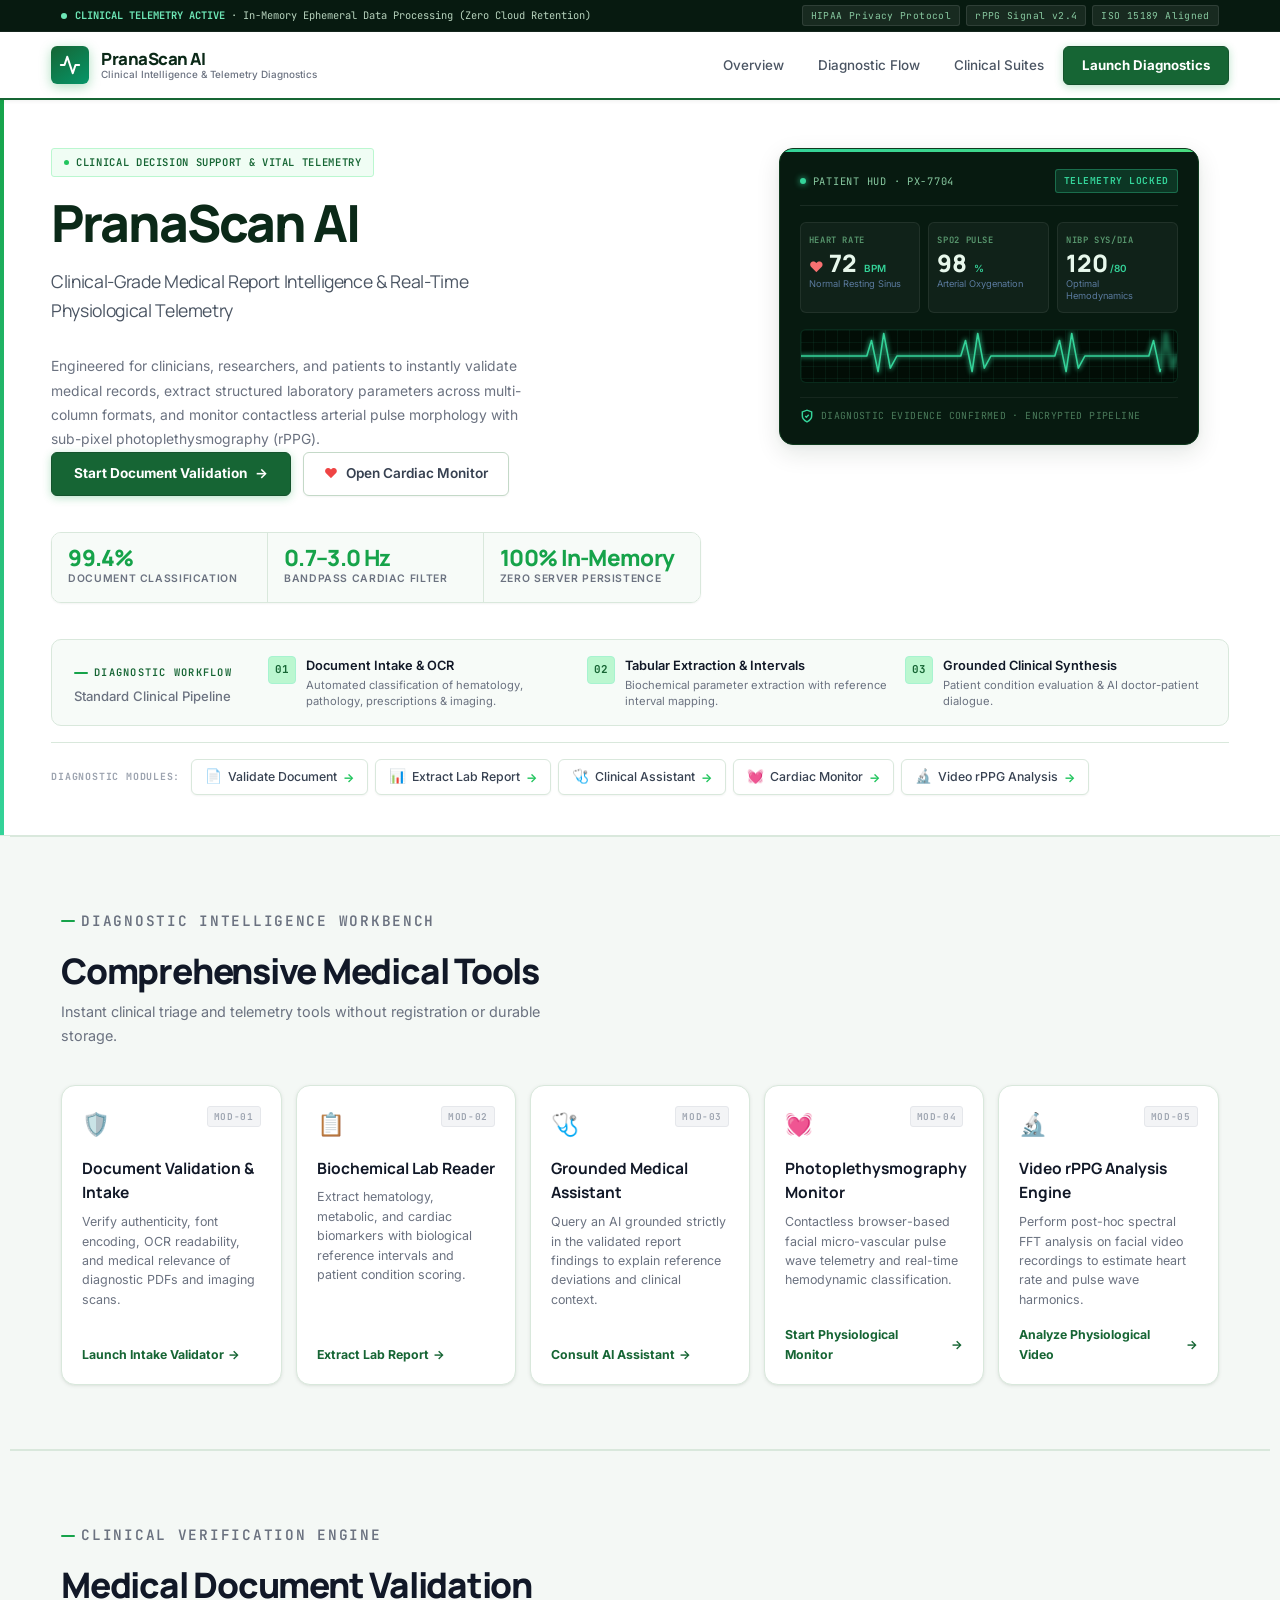
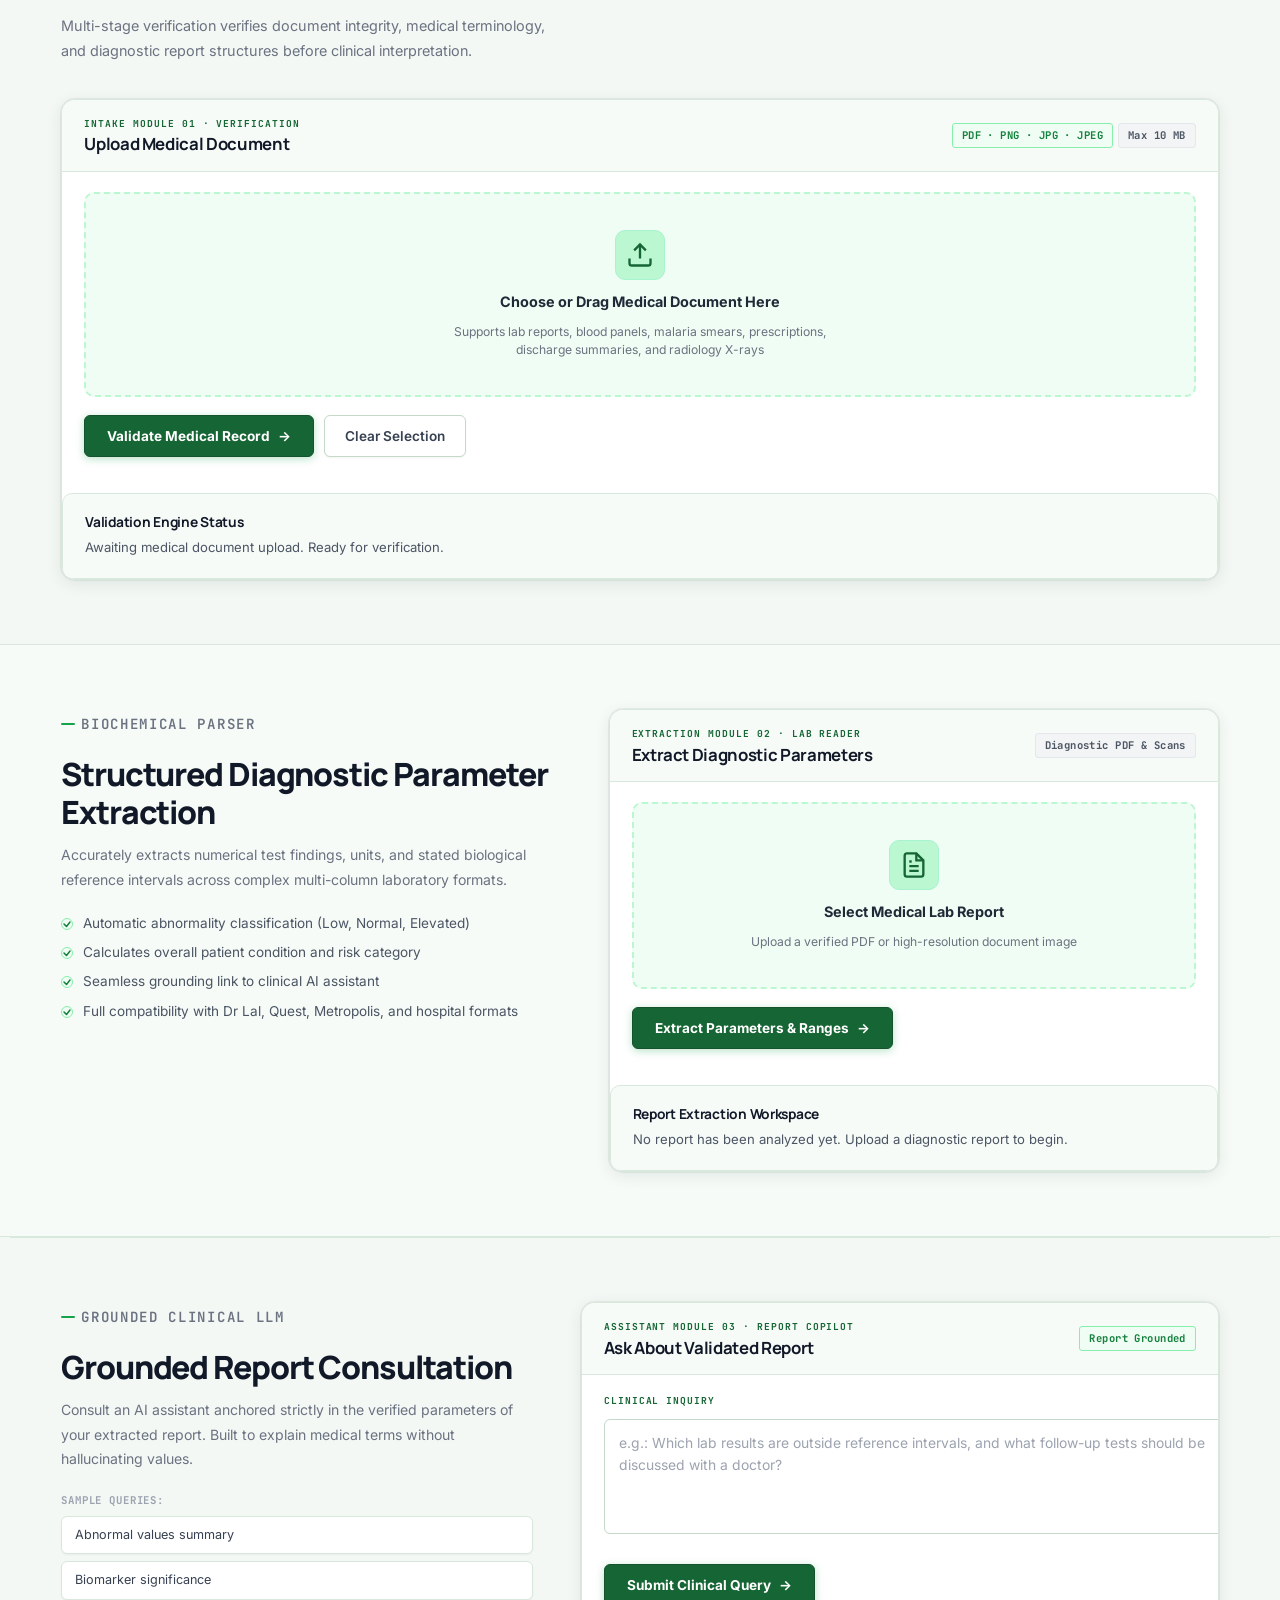
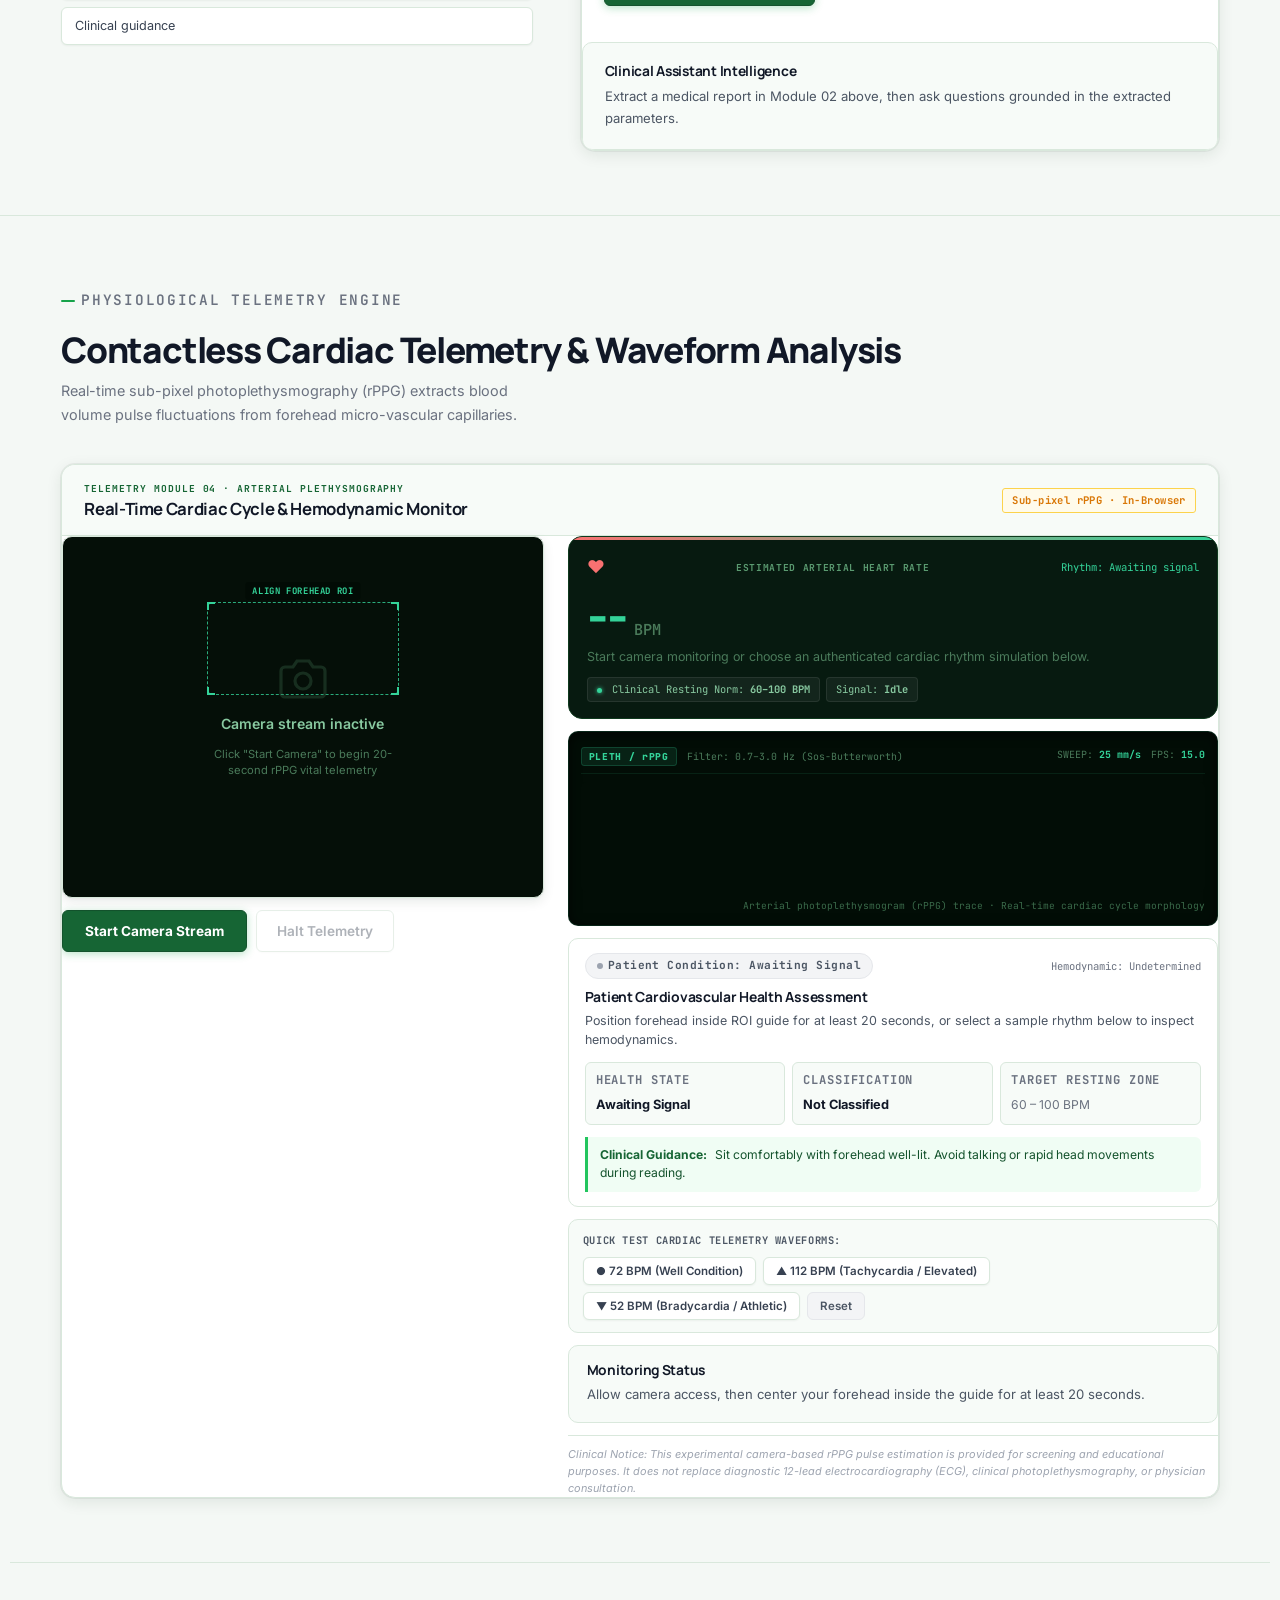
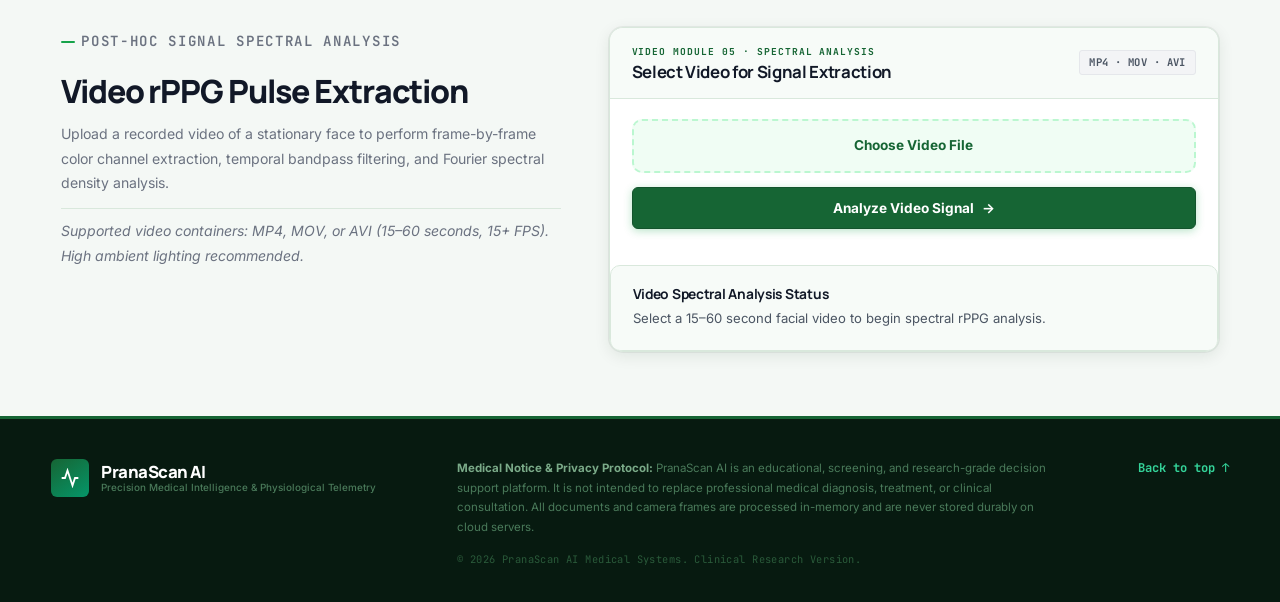
==== public/index.html @ d3b7348e "Configure Netlify static deployment with netlify.toml and client-side fallback telemetry" ====
<!DOCTYPE html>
<html lang="en">
  <head>
    <meta charset="UTF-8" />
    <meta name="viewport" content="width=device-width, initial-scale=1.0" />
    <meta
      name="description"
      content="PranaScan AI Clinical Intelligence Platform. Precision medical document validation, laboratory report parameter extraction, grounded clinical AI interpretation, and non-invasive rPPG physiological telemetry."
    />
    <title>PranaScan AI | Clinical Diagnostics & Physiological Telemetry Platform</title>
    <!-- Google Fonts: Plus Jakarta Sans, Outfit, JetBrains Mono -->
    <link rel="preconnect" href="https://fonts.googleapis.com" />
    <link rel="preconnect" href="https://fonts.gstatic.com" crossorigin />
    <link
      href="https://fonts.googleapis.com/css2?family=Inter:wght@300;400;500;600;700;800&family=JetBrains+Mono:wght@400;500;600;700&family=Manrope:wght@600;700;800;900&display=swap"
      rel="stylesheet"
    />
    <link rel="stylesheet" href="static/styles.css" />
  </head>
  <body>
    <!-- Top System Telemetry Notice -->
    <div class="clinical-system-bar" role="complementary" aria-label="System status">
      <div class="system-bar-inner">
        <div class="system-status-indicator">
          <span class="status-dot-pulse"></span>
          <span><strong>CLINICAL TELEMETRY ACTIVE</strong> · In-Memory Ephemeral Data Processing (Zero Cloud Retention)</span>
        </div>
        <div class="system-meta-badges">
          <span class="system-badge">HIPAA Privacy Protocol</span>
          <span class="system-badge">rPPG Signal v2.4</span>
          <span class="system-badge">ISO 15189 Aligned</span>
        </div>
      </div>
    </div>

    <!-- Main Navigation Header -->
    <header class="site-header">
      <a class="brand" href="#home" aria-label="PranaScan AI home">
        <span class="brand-mark" aria-hidden="true">
          <svg viewBox="0 0 24 24" width="22" height="22" fill="none" stroke="currentColor" stroke-width="2.2" stroke-linecap="round" stroke-linejoin="round">
            <path d="M22 12h-4l-3 9L9 3l-3 9H2" />
          </svg>
        </span>
        <span class="brand-copy">
          <strong>PranaScan AI</strong>
          <small>Clinical Intelligence & Telemetry Diagnostics</small>
        </span>
      </a>
      <nav class="site-nav" aria-label="Main clinical navigation">
        <a href="#about">Overview</a>
        <a href="#how-it-works">Diagnostic Flow</a>
        <a href="#tools">Clinical Suites</a>
        <a class="nav-cta" href="#document-upload">Launch Diagnostics</a>
      </nav>
    </header>

    <main>
      <!-- Hero Section -->
      <section class="hero" id="home">
        <div class="hero-copy" id="about">
          <div class="clinical-pill-badge">
            <span class="pill-dot"></span>
            <span>CLINICAL DECISION SUPPORT & VITAL TELEMETRY</span>
          </div>
          <h1>PranaScan AI</h1>
          <h2 class="hero-tagline">Clinical-Grade Medical Report Intelligence & Real-Time Physiological Telemetry</h2>
          <p class="hero-description">
            Engineered for clinicians, researchers, and patients to instantly validate medical records, extract structured laboratory parameters across multi-column formats, and monitor contactless arterial pulse morphology with sub-pixel photoplethysmography (rPPG).
          </p>

          <div class="hero-actions">
            <a class="primary-btn" href="#document-upload">
              <span>Start Document Validation</span>
              <span class="btn-arrow" aria-hidden="true">→</span>
            </a>
            <a class="secondary-btn" href="#monitor">
              <span class="pulse-icon" aria-hidden="true">♥</span>
              <span>Open Cardiac Monitor</span>
            </a>
          </div>

          <!-- Clinical Feature Highlights Grid -->
          <div class="clinical-stats-grid">
            <div class="stat-card">
              <span class="stat-value">99.4%</span>
              <span class="stat-label">Document Classification</span>
            </div>
            <div class="stat-card">
              <span class="stat-value">0.7–3.0 Hz</span>
              <span class="stat-label">Bandpass Cardiac Filter</span>
            </div>
            <div class="stat-card">
              <span class="stat-value">100% In-Memory</span>
              <span class="stat-label">Zero Server Persistence</span>
            </div>
          </div>
        </div>

        <!-- Hero Medical HUD Graphic -->
        <div class="hero-art" aria-hidden="true">
          <div class="hud-monitor-card">
            <div class="hud-card-header">
              <div class="hud-lead-indicator">
                <span class="hud-dot"></span>
                <span>PATIENT HUD · PX-7704</span>
              </div>
              <span class="hud-pill-active">TELEMETRY LOCKED</span>
            </div>

            <!-- Patient Vitals Display -->
            <div class="hud-vitals-row">
              <div class="hud-vital">
                <span class="hud-vital-title">HEART RATE</span>
                <div class="hud-vital-num">
                  <span class="hud-accent-pulse">♥</span> 72 <small>BPM</small>
                </div>
                <span class="hud-vital-sub">Normal Resting Sinus</span>
              </div>
              <div class="hud-vital">
                <span class="hud-vital-title">SpO2 PULSE</span>
                <div class="hud-vital-num">98 <small>%</small></div>
                <span class="hud-vital-sub">Arterial Oxygenation</span>
              </div>
              <div class="hud-vital">
                <span class="hud-vital-title">NIBP SYS/DIA</span>
                <div class="hud-vital-num">120<small>/80</small></div>
                <span class="hud-vital-sub">Optimal Hemodynamics</span>
              </div>
            </div>

            <!-- Simulated Real-time ECG Trace Line -->
            <div class="hud-ecg-trace-wrap">
              <div class="hud-grid-background"></div>
              <svg class="hud-ecg-svg" viewBox="0 0 400 60" preserveAspectRatio="none">
                <path
                  class="ecg-line-glow"
                  d="M0,30 L60,30 L70,30 L75,12 L82,48 L88,4 L95,44 L102,30 L160,30 L170,30 L175,12 L182,48 L188,4 L195,44 L202,30 L260,30 L270,30 L275,12 L282,48 L288,4 L295,44 L302,30 L360,30 L370,30 L375,12 L382,48 L388,4 L395,44 L400,30"
                />
                <path
                  class="ecg-line-core"
                  d="M0,30 L60,30 L70,30 L75,12 L82,48 L88,4 L95,44 L102,30 L160,30 L170,30 L175,12 L182,48 L188,4 L195,44 L202,30 L260,30 L270,30 L275,12 L282,48 L288,4 L295,44 L302,30 L360,30 L370,30 L375,12 L382,48 L388,4 L395,44 L400,30"
                />
              </svg>
            </div>

            <!-- Diagnostic Verification Stamp -->
            <div class="hud-stamp-badge">
              <svg viewBox="0 0 24 24" width="14" height="14" fill="none" stroke="currentColor" stroke-width="2.5">
                <path d="M12 22s8-4 8-10V5l-8-3-8 3v7c0 6 8 10 8 10z" />
                <path d="m9 12 2 2 4-4" />
              </svg>
              <span>DIAGNOSTIC EVIDENCE CONFIRMED · ENCRYPTED PIPELINE</span>
            </div>
          </div>
        </div>

        <!-- Structured Workflow Progress -->
        <div class="hero-process" id="how-it-works">
          <div class="hero-process-heading">
            <p class="eyebrow">DIAGNOSTIC WORKFLOW</p>
            <span>Standard Clinical Pipeline</span>
          </div>
          <ol class="hero-steps">
            <li>
              <span class="step-number">01</span>
              <span><strong>Document Intake & OCR</strong><small>Automated classification of hematology, pathology, prescriptions & imaging.</small></span>
            </li>
            <li>
              <span class="step-number">02</span>
              <span><strong>Tabular Extraction & Intervals</strong><small>Biochemical parameter extraction with reference interval mapping.</small></span>
            </li>
            <li>
              <span class="step-number">03</span>
              <span><strong>Grounded Clinical Synthesis</strong><small>Patient condition evaluation & AI doctor-patient dialogue.</small></span>
            </li>
          </ol>
        </div>

        <!-- Quick Access Clinical Module Selector Bar -->
        <div class="hero-activities" aria-label="Clinical module shortcuts">
          <span class="activities-label">DIAGNOSTIC MODULES:</span>
          <a class="activity-button" href="#document-upload">
            <span class="btn-icon">📄</span>
            <span>Validate Document</span>
            <span class="btn-arrow" aria-hidden="true">→</span>
          </a>
          <a class="activity-button" href="#report-reader">
            <span class="btn-icon">📊</span>
            <span>Extract Lab Report</span>
            <span class="btn-arrow" aria-hidden="true">→</span>
          </a>
          <a class="activity-button" href="#assistant">
            <span class="btn-icon">🩺</span>
            <span>Clinical Assistant</span>
            <span class="btn-arrow" aria-hidden="true">→</span>
          </a>
          <a class="activity-button" href="#monitor">
            <span class="btn-icon">💓</span>
            <span>Cardiac Monitor</span>
            <span class="btn-arrow" aria-hidden="true">→</span>
          </a>
          <a class="activity-button" href="#video">
            <span class="btn-icon">🔬</span>
            <span>Video rPPG Analysis</span>
            <span class="btn-arrow" aria-hidden="true">→</span>
          </a>
        </div>
      </section>

      <!-- Clinical Diagnostic Suites Overview Cards -->
      <section class="tools-section section-wrap" id="tools">
        <div class="section-heading">
          <p class="eyebrow">DIAGNOSTIC INTELLIGENCE WORKBENCH</p>
          <h2>Comprehensive Medical Tools</h2>
          <p>Instant clinical triage and telemetry tools without registration or durable storage.</p>
        </div>
        <div class="tool-cards">
          <a class="tool-card" href="#document-upload">
            <div class="card-top-meta">
              <span class="tool-icon icon-teal" aria-hidden="true">🛡️</span>
              <span class="module-code">MOD-01</span>
            </div>
            <span class="tool-card-title">Document Validation & Intake</span>
            <span class="tool-card-copy">Verify authenticity, font encoding, OCR readability, and medical relevance of diagnostic PDFs and imaging scans.</span>
            <span class="card-link">Launch Intake Validator <span aria-hidden="true">→</span></span>
          </a>
          <a class="tool-card" href="#report-reader">
            <div class="card-top-meta">
              <span class="tool-icon icon-cyan" aria-hidden="true">📋</span>
              <span class="module-code">MOD-02</span>
            </div>
            <span class="tool-card-title">Biochemical Lab Reader</span>
            <span class="tool-card-copy">Extract hematology, metabolic, and cardiac biomarkers with biological reference intervals and patient condition scoring.</span>
            <span class="card-link">Extract Lab Report <span aria-hidden="true">→</span></span>
          </a>
          <a class="tool-card" href="#assistant">
            <div class="card-top-meta">
              <span class="tool-icon icon-blue" aria-hidden="true">🩺</span>
              <span class="module-code">MOD-03</span>
            </div>
            <span class="tool-card-title">Grounded Medical Assistant</span>
            <span class="tool-card-copy">Query an AI grounded strictly in the validated report findings to explain reference deviations and clinical context.</span>
            <span class="card-link">Consult AI Assistant <span aria-hidden="true">→</span></span>
          </a>
          <a class="tool-card" href="#monitor">
            <div class="card-top-meta">
              <span class="tool-icon icon-rose" aria-hidden="true">💓</span>
              <span class="module-code">MOD-04</span>
            </div>
            <span class="tool-card-title">Photoplethysmography Monitor</span>
            <span class="tool-card-copy">Contactless browser-based facial micro-vascular pulse wave telemetry and real-time hemodynamic classification.</span>
            <span class="card-link">Start Physiological Monitor <span aria-hidden="true">→</span></span>
          </a>
          <a class="tool-card" href="#video">
            <div class="card-top-meta">
              <span class="tool-icon icon-indigo" aria-hidden="true">🔬</span>
              <span class="module-code">MOD-05</span>
            </div>
            <span class="tool-card-title">Video rPPG Analysis Engine</span>
            <span class="tool-card-copy">Perform post-hoc spectral FFT analysis on facial video recordings to estimate heart rate and pulse wave harmonics.</span>
            <span class="card-link">Analyze Physiological Video <span aria-hidden="true">→</span></span>
          </a>
        </div>
      </section>

      <!-- MODULE 1: Document Validation -->
      <section class="section-wrap feature-section" id="document-upload">
        <div class="section-heading section-heading-left">
          <p class="eyebrow">CLINICAL VERIFICATION ENGINE</p>
          <h2>Medical Document Validation</h2>
          <p>Multi-stage verification verifies document integrity, medical terminology, and diagnostic report structures before clinical interpretation.</p>
        </div>
        <div class="panel form-panel">
          <div class="panel-header">
            <div>
              <span class="step-label">INTAKE MODULE 01 · VERIFICATION</span>
              <h3>Upload Medical Document</h3>
            </div>
            <div class="badge-group">
              <span class="badge success">PDF · PNG · JPG · JPEG</span>
              <span class="badge neutral">Max 10 MB</span>
            </div>
          </div>
          <form id="documentUploadForm" class="upload-form" enctype="multipart/form-data">
            <label class="drop-zone" for="documentFile">
              <div class="upload-icon-wrap" aria-hidden="true">
                <svg viewBox="0 0 24 24" width="28" height="28" fill="none" stroke="currentColor" stroke-width="2">
                  <path d="M21 15v4a2 2 0 0 1-2 2H5a2 2 0 0 1-2-2v-4" />
                  <polyline points="17 8 12 3 7 8" />
                  <line x1="12" y1="3" x2="12" y2="15" />
                </svg>
              </div>
              <strong>Choose or Drag Medical Document Here</strong>
              <span>Supports lab reports, blood panels, malaria smears, prescriptions, discharge summaries, and radiology X-rays</span>
              <input id="documentFile" name="file" type="file" accept=".pdf,.png,.jpg,.jpeg" />
            </label>
            <div class="form-actions">
              <button type="submit" class="primary-btn">
                <span>Validate Medical Record</span>
                <span class="btn-arrow" aria-hidden="true">→</span>
              </button>
              <button type="button" class="secondary-btn" id="removeFileButton">Clear Selection</button>
            </div>
          </form>
          <div id="validationResult" class="result-box neutral" aria-live="polite">
            <h4>Validation Engine Status</h4>
            <p>Awaiting medical document upload. Ready for verification.</p>
          </div>
        </div>
      </section>

      <!-- MODULE 2: Report Reader -->
      <section class="feature-band" id="report-reader">
        <div class="section-wrap feature-layout">
          <div class="feature-copy">
            <p class="eyebrow">BIOCHEMICAL PARSER</p>
            <h2>Structured Diagnostic Parameter Extraction</h2>
            <p>Accurately extracts numerical test findings, units, and stated biological reference intervals across complex multi-column laboratory formats.</p>
            <ul class="check-list">
              <li>Automatic abnormality classification (Low, Normal, Elevated)</li>
              <li>Calculates overall patient condition and risk category</li>
              <li>Seamless grounding link to clinical AI assistant</li>
              <li>Full compatibility with Dr Lal, Quest, Metropolis, and hospital formats</li>
            </ul>
          </div>
          <div class="panel form-panel report-panel">
            <div class="panel-header">
              <div>
                <span class="step-label">EXTRACTION MODULE 02 · LAB READER</span>
                <h3>Extract Diagnostic Parameters</h3>
              </div>
              <span class="badge neutral" id="readerModuleBadge">Diagnostic PDF & Scans</span>
            </div>

            <!-- Active Document Transferred Banner (Direct from Module 01) -->
            <div id="readerActiveDocBanner" class="active-doc-banner" style="display: none;">
              <div class="active-doc-header">
                <div class="active-doc-title">
                  <span class="active-pulse-dot"></span>
                  <div>
                    <span class="active-doc-tag">ACTIVE CLINICAL DOCUMENT</span>
                    <strong id="readerDocName" class="active-doc-name">Document.pdf</strong>
                  </div>
                </div>
                <span class="badge success">✓ Auto-Forwarded (No Upload Needed)</span>
              </div>
              <p class="active-doc-meta-text">
                Document authenticated in Module 01. Diagnostic parameters, biological reference intervals, and patient condition automatically extracted.
              </p>
              <div class="active-doc-actions">
                <button type="button" class="btn-text-link" id="changeReportFileBtn">
                  <span>Upload a different document instead</span>
                </button>
              </div>
            </div>

            <form id="reportReaderForm" class="upload-form">
              <label class="drop-zone" for="reportReaderFile">
                <div class="upload-icon-wrap" aria-hidden="true">
                  <svg viewBox="0 0 24 24" width="28" height="28" fill="none" stroke="currentColor" stroke-width="2">
                    <path d="M14 2H6a2 2 0 0 0-2 2v16a2 2 0 0 0 2 2h12a2 2 0 0 0 2-2V8z" />
                    <polyline points="14 2 14 8 20 8" />
                    <line x1="16" y1="13" x2="8" y2="13" />
                    <line x1="16" y1="17" x2="8" y2="17" />
                    <polyline points="10 9 9 9 8 9" />
                  </svg>
                </div>
                <strong>Select Medical Lab Report</strong>
                <span>Upload a verified PDF or high-resolution document image</span>
                <input id="reportReaderFile" name="file" type="file" accept=".pdf,.png,.jpg,.jpeg" />
              </label>
              <div class="form-actions">
                <button type="submit" class="primary-btn">
                  <span>Extract Parameters & Ranges</span>
                  <span class="btn-arrow" aria-hidden="true">→</span>
                </button>
              </div>
            </form>
            <div id="reportReaderResult" class="result-box neutral" aria-live="polite">
              <h4>Report Extraction Workspace</h4>
              <p>No report has been analyzed yet. Upload a diagnostic report to begin.</p>
            </div>
          </div>
        </div>
      </section>

      <!-- MODULE 3: Grounded Clinical Assistant -->
      <section class="section-wrap feature-section" id="assistant">
        <div class="feature-layout assistant-layout">
          <div class="feature-copy">
            <p class="eyebrow">GROUNDED CLINICAL LLM</p>
            <h2>Grounded Report Consultation</h2>
            <p>Consult an AI assistant anchored strictly in the verified parameters of your extracted report. Built to explain medical terms without hallucinating values.</p>
            <div class="quick-prompt-chips">
              <span class="chip-label">Sample queries:</span>
              <button type="button" class="prompt-chip" onclick="if(document.getElementById('assistantQuestion')){document.getElementById('assistantQuestion').value='Which lab parameters are outside the normal reference intervals?';}">Abnormal values summary</button>
              <button type="button" class="prompt-chip" onclick="if(document.getElementById('assistantQuestion')){document.getElementById('assistantQuestion').value='Explain the clinical significance of the cardiac and metabolic markers.';}">Biomarker significance</button>
              <button type="button" class="prompt-chip" onclick="if(document.getElementById('assistantQuestion')){document.getElementById('assistantQuestion').value='What follow-up medical consultations or lifestyle precautions are typically recommended?';}">Clinical guidance</button>
            </div>
          </div>
          <div class="panel form-panel assistant-panel">
            <div class="panel-header">
              <div>
                <span class="step-label">ASSISTANT MODULE 03 · REPORT COPILOT</span>
                <h3>Ask About Validated Report</h3>
              </div>
              <span class="badge success" id="assistantGroundedBadge">Report Grounded</span>
            </div>
            <label class="step-label" for="assistantQuestion">CLINICAL INQUIRY</label>
            <textarea
              id="assistantQuestion"
              rows="4"
              placeholder="e.g.: Which lab results are outside reference intervals, and what follow-up tests should be discussed with a doctor?"
            ></textarea>
            <div class="assistant-action-row">
              <button id="askAssistantButton" class="primary-btn" type="button">
                <span>Submit Clinical Query</span>
                <span class="btn-arrow" aria-hidden="true">→</span>
              </button>
            </div>
            <div id="assistantOutput" class="result-box neutral" aria-live="polite">
              <h4>Clinical Assistant Intelligence</h4>
              <p>Extract a medical report in Module 02 above, then ask questions grounded in the extracted parameters.</p>
            </div>
          </div>
        </div>
      </section>

      <!-- MODULE 4: Physiological Telemetry & Cardiac Monitor -->
      <section class="monitor-section" id="monitor">
        <div class="section-wrap">
          <div class="section-heading">
            <p class="eyebrow">PHYSIOLOGICAL TELEMETRY ENGINE</p>
            <h2>Contactless Cardiac Telemetry & Waveform Analysis</h2>
            <p>Real-time sub-pixel photoplethysmography (rPPG) extracts blood volume pulse fluctuations from forehead micro-vascular capillaries.</p>
          </div>
          <div class="panel monitor-panel">
            <div class="panel-header">
              <div>
                <span class="step-label">TELEMETRY MODULE 04 · ARTERIAL PLETHYSMOGRAPHY</span>
                <h3>Real-Time Cardiac Cycle & Hemodynamic Monitor</h3>
              </div>
              <span class="badge warning">Sub-pixel rPPG · In-Browser</span>
            </div>
            <div class="monitor-layout">
              <!-- Camera Stream Container -->
              <div class="camera-column">
                <div class="camera-view">
                  <video id="monitorVideo" autoplay muted playsinline></video>
                  <div class="roi-guide" aria-hidden="true">
                    <span class="roi-corner tl"></span>
                    <span class="roi-corner tr"></span>
                    <span class="roi-corner bl"></span>
                    <span class="roi-corner br"></span>
                    <span class="roi-label">ALIGN FOREHEAD ROI</span>
                  </div>
                  <canvas id="monitorCanvas" hidden></canvas>
                  <div class="camera-placeholder" id="cameraPlaceholder">
                    <svg viewBox="0 0 24 24" width="48" height="48" fill="none" stroke="currentColor" stroke-width="1.6">
                      <path d="M23 19a2 2 0 0 1-2 2H3a2 2 0 0 1-2-2V8a2 2 0 0 1 2-2h4l2-3h6l2 3h4a2 2 0 0 1 2 2z" />
                      <circle cx="12" cy="13" r="4" />
                    </svg>
                    <span>Camera stream inactive</span>
                    <small>Click "Start Camera" to begin 20-second rPPG vital telemetry</small>
                  </div>
                </div>
                <div class="monitor-actions">
                  <button class="primary-btn" id="startCameraButton" type="button">
                    <span>Start Camera Stream</span>
                  </button>
                  <button class="secondary-btn" id="stopCameraButton" type="button" disabled>
                    <span>Halt Telemetry</span>
                  </button>
                </div>
              </div>

              <!-- Monitor Telemetry HUD Column -->
              <div class="monitor-details">
                <!-- Pulse & Rate Card -->
                <div class="pulse-reading" id="pulseReading" data-state="waiting" aria-live="polite">
                  <div class="pulse-reading-heading">
                    <span class="pulse-mark" id="pulseHeartIcon" aria-hidden="true">♥</span>
                    <span class="reading-title">ESTIMATED ARTERIAL HEART RATE</span>
                    <span class="rhythm-tag" id="rhythmTag">Rhythm: Awaiting signal</span>
                  </div>
                  <div class="pulse-value">
                    <strong id="heartRateValue">--</strong>
                    <span class="bpm-unit">BPM</span>
                  </div>
                  <p id="heartRateContext">Start camera monitoring or choose an authenticated cardiac rhythm simulation below.</p>
                  <div class="vital-chips">
                    <span class="vital-chip"><span class="chip-dot"></span> Clinical Resting Norm: <strong>60–100 BPM</strong></span>
                    <span class="vital-chip" id="signalQualityChip">Signal: <strong>Idle</strong></span>
                  </div>
                </div>

                <!-- Hospital-Grade Oscilloscope Waveform Screen -->
                <div class="cardiac-monitor-frame">
                  <div class="monitor-screen-header">
                    <div class="screen-lead-info">
                      <span class="lead-badge">PLETH / rPPG</span>
                      <span class="lead-detail">Filter: 0.7–3.0 Hz (Sos-Butterworth)</span>
                    </div>
                    <div class="screen-metrics">
                      <span class="metric-label">SWEEP: <strong>25 mm/s</strong></span>
                      <span class="metric-label" id="monitorFpsDisplay">FPS: <strong>15.0</strong></span>
                    </div>
                  </div>
                  <div class="waveform-canvas-wrap">
                    <canvas id="pulseWaveform" class="waveform" width="600" height="140" aria-label="Pulse signal waveform trace"></canvas>
                  </div>
                  <div class="screen-footer">
                    <span>Arterial photoplethysmogram (rPPG) trace · Real-time cardiac cycle morphology</span>
                  </div>
                </div>

                <!-- Patient Cardiovascular Condition Assessment Card -->
                <div class="patient-condition-card" id="patientConditionCard">
                  <div class="condition-card-header">
                    <div class="condition-badge-wrap">
                      <span class="condition-pill neutral" id="patientConditionBadge">
                        <span class="status-indicator"></span> Patient Condition: Awaiting Signal
                      </span>
                    </div>
                    <span class="hemodynamic-tag" id="hemodynamicTag">Hemodynamic: Undetermined</span>
                  </div>
                  <h4 id="conditionHeading">Patient Cardiovascular Health Assessment</h4>
                  <p id="conditionSummary">Position forehead inside ROI guide for at least 20 seconds, or select a sample rhythm below to inspect hemodynamics.</p>
                  <div class="condition-metrics-grid">
                    <div class="metric-box">
                      <span class="metric-title">Health State</span>
                      <strong id="conditionStateText">Awaiting Signal</strong>
                    </div>
                    <div class="metric-box">
                      <span class="metric-title">Classification</span>
                      <strong id="conditionClassText">Not Classified</strong>
                    </div>
                    <div class="metric-box">
                      <span class="metric-title">Target Resting Zone</span>
                      <span>60 – 100 BPM</span>
                    </div>
                  </div>
                  <div class="condition-advice-box" id="conditionAdviceBox">
                    <strong class="advice-title">Clinical Guidance:</strong>
                    <span id="conditionAdviceText">Sit comfortably with forehead well-lit. Avoid talking or rapid head movements during reading.</span>
                  </div>
                </div>

                <!-- Simulation Rhythm Controls -->
                <div class="simulation-bar" aria-label="Simulate clinical pulse rhythms">
                  <span class="sim-label">Quick Test Cardiac Telemetry Waveforms:</span>
                  <div class="sim-buttons">
                    <button type="button" class="sim-btn" id="simNormalBtn" title="Simulate healthy normal resting pulse (72 BPM)">
                      <span class="sim-icon">●</span> 72 BPM (Well Condition)
                    </button>
                    <button type="button" class="sim-btn" id="simTachyBtn" title="Simulate elevated pulse (112 BPM)">
                      <span class="sim-icon">▲</span> 112 BPM (Tachycardia / Elevated)
                    </button>
                    <button type="button" class="sim-btn" id="simBradyBtn" title="Simulate athletic / low resting pulse (52 BPM)">
                      <span class="sim-icon">▼</span> 52 BPM (Bradycardia / Athletic)
                    </button>
                    <button type="button" class="sim-btn-reset" id="simResetBtn" title="Reset monitor to idle">
                      Reset
                    </button>
                  </div>
                </div>

                <!-- Telemetry Status Box -->
                <div class="result-box neutral" id="monitorStatus" aria-live="polite">
                  <h4>Monitoring Status</h4>
                  <p>Allow camera access, then center your forehead inside the guide for at least 20 seconds.</p>
                </div>
                <p class="medical-disclaimer">
                  Clinical Notice: This experimental camera-based rPPG pulse estimation is provided for screening and educational purposes. It does not replace diagnostic 12-lead electrocardiography (ECG), clinical photoplethysmography, or physician consultation.
                </p>
              </div>
            </div>
          </div>
        </div>
      </section>

      <!-- MODULE 5: Uploaded Video Analysis -->
      <section class="section-wrap feature-section video-section" id="video">
        <div class="feature-layout">
          <div class="feature-copy">
            <p class="eyebrow">POST-HOC SIGNAL SPECTRAL ANALYSIS</p>
            <h2>Video rPPG Pulse Extraction</h2>
            <p>Upload a recorded video of a stationary face to perform frame-by-frame color channel extraction, temporal bandpass filtering, and Fourier spectral density analysis.</p>
            <p class="medical-disclaimer">Supported video containers: MP4, MOV, or AVI (15–60 seconds, 15+ FPS). High ambient lighting recommended.</p>
          </div>
          <div class="panel form-panel">
            <div class="panel-header">
              <div>
                <span class="step-label">VIDEO MODULE 05 · SPECTRAL ANALYSIS</span>
                <h3>Select Video for Signal Extraction</h3>
              </div>
              <span class="badge neutral">MP4 · MOV · AVI</span>
            </div>
            <form id="videoAnalysisForm" class="video-box">
              <label class="file-picker" for="videoFile">Choose Video File</label>
              <input id="videoFile" name="file" type="file" accept=".mp4,.mov,.avi,video/mp4,video/quicktime,video/x-msvideo" />
              <button id="analyzeVideoButton" class="primary-btn" type="submit">
                <span>Analyze Video Signal</span>
                <span class="btn-arrow" aria-hidden="true">→</span>
              </button>
            </form>
            <div id="videoAnalysisResult" class="result-box neutral" aria-live="polite">
              <h4>Video Spectral Analysis Status</h4>
              <p>Select a 15–60 second facial video to begin spectral rPPG analysis.</p>
            </div>
          </div>
        </div>
      </section>
    </main>

    <!-- Professional Medical Institutional Footer -->
    <footer class="site-footer">
      <div class="footer-inner">
        <a class="brand footer-brand" href="#home">
          <span class="brand-mark" aria-hidden="true">
            <svg viewBox="0 0 24 24" width="20" height="20" fill="none" stroke="currentColor" stroke-width="2.2">
              <path d="M22 12h-4l-3 9L9 3l-3 9H2" />
            </svg>
          </span>
          <span class="brand-copy">
            <strong>PranaScan AI</strong>
            <small>Precision Medical Intelligence & Physiological Telemetry</small>
          </span>
        </a>
        <div class="footer-legal">
          <p>
            <strong>Medical Notice & Privacy Protocol:</strong> PranaScan AI is an educational, screening, and research-grade decision support platform. It is not intended to replace professional medical diagnosis, treatment, or clinical consultation. All documents and camera frames are processed in-memory and are never stored durably on cloud servers.
          </p>
          <span class="footer-copy-tag">© 2026 PranaScan AI Medical Systems. Clinical Research Version.</span>
        </div>
        <a class="back-top" href="#home">Back to top ↑</a>
      </div>
    </footer>

    <script src="static/script.js"></script>
  </body>
</html>
---- public/static/styles.css ----
/* ==========================================================================
   PranaScan AI — Clinical Medical Intelligence Platform
   Hospital-Grade EMR/EHR Design System — Green Edition
   ========================================================================== */

:root {
  /* Backgrounds — soft green-tinted white */
  --bg-app:      #f0f5f2;
  --bg-page:     #f4f8f5;
  --bg-surface:  #ffffff;
  --bg-subtle:   #f7fbf8;
  --bg-hover:    #edf5ef;

  /* Clinical Green (primary) */
  --blue-950:  #071a10;
  --blue-900:  #0b2918;
  --blue-800:  #14532d;
  --blue-700:  #166534;
  --blue-600:  #16a34a;
  --blue-500:  #22c55e;
  --blue-400:  #4ade80;
  --blue-100:  #bbf7d0;
  --blue-50:   #f0fdf4;

  /* Clinical Emerald (secondary / HUD accent) */
  --teal-700:  #065f46;
  --teal-600:  #059669;
  --teal-500:  #10b981;
  --teal-400:  #34d399;
  --teal-100:  #a7f3d0;
  --teal-50:   #ecfdf5;

  /* Status */
  --ok:         #15803d;
  --ok-bg:      #f0fdf4;
  --ok-border:  #86efac;
  --ok-text:    #14532d;
  --warn:       #d97706;
  --warn-bg:    #fffbeb;
  --warn-border:#fcd34d;
  --warn-text:  #78350f;
  --err:        #dc2626;
  --err-bg:     #fef2f2;
  --err-border: #fca5a5;
  --err-text:   #7f1d1d;
  --info:       #166534;
  --info-bg:    #f0fdf4;
  --info-border:#86efac;
  --info-text:  #14532d;

  /* Neutral */
  --gray-900: #111827;
  --gray-800: #1f2937;
  --gray-700: #374151;
  --gray-600: #4b5563;
  --gray-500: #6b7280;
  --gray-400: #9ca3af;
  --gray-300: #d1d5db;
  --gray-200: #e5e7eb;
  --gray-100: #f3f4f6;
  --gray-50:  #f9fafb;

  /* Typography */
  --font-sans:    'Inter', system-ui, sans-serif;
  --font-heading: 'Manrope', 'Inter', sans-serif;
  --font-mono:    'JetBrains Mono', monospace;

  /* Borders */
  --border:       #d9e8dc;
  --border-focus: #16a34a;
  --border-med:   #c4d9c8;

  /* Shadows — green-tinted */
  --shadow-xs:    0 1px 2px rgba(10,40,20,0.05);
  --shadow-sm:    0 1px 4px rgba(10,40,20,0.07), 0 1px 2px rgba(10,40,20,0.04);
  --shadow-md:    0 4px 12px rgba(10,40,20,0.09), 0 1px 3px rgba(10,40,20,0.04);
  --shadow-lg:    0 8px 24px rgba(10,40,20,0.11), 0 2px 6px rgba(10,40,20,0.04);
  --shadow-panel: 0 0 0 1px rgba(10,40,20,0.06), 0 4px 16px rgba(10,40,20,0.09);

  --r-xs: 4px;
  --r-sm: 6px;
  --r-md: 10px;
  --r-lg: 14px;
  --r-xl: 20px;
}

*, *::before, *::after { box-sizing: border-box; margin: 0; padding: 0; }
html { scroll-behavior: smooth; scroll-padding-top: 96px; }

body {
  background: var(--bg-page);
  color: var(--gray-700);
  font-family: var(--font-sans);
  font-size: 14px;
  line-height: 1.6;
  -webkit-font-smoothing: antialiased;
  min-height: 100vh;
}

h1, h2, h3, h4, h5, h6 {
  font-family: var(--font-heading);
  color: var(--gray-900);
  line-height: 1.2;
  letter-spacing: -0.02em;
}

a { color: inherit; text-decoration: none; }
button, input, textarea, select { font-family: inherit; }
img, svg { display: block; }

::-webkit-scrollbar { width: 6px; height: 6px; }
::-webkit-scrollbar-track { background: var(--gray-100); }
::-webkit-scrollbar-thumb { background: var(--gray-300); border-radius: 3px; }
::-webkit-scrollbar-thumb:hover { background: var(--gray-400); }

.eyebrow {
  display: inline-flex; align-items: center; gap: 6px;
  font-family: var(--font-mono); font-size: 0.65rem; font-weight: 600;
  letter-spacing: 0.12em; text-transform: uppercase; color: var(--blue-700); margin-bottom: 10px;
}
.eyebrow::before { content: ''; display: block; width: 14px; height: 2px; background: var(--blue-600); border-radius: 1px; }

.section-wrap {
  max-width: 1260px; margin: 0 auto;
  padding: 64px max(4vw, calc((100vw - 1260px)/2 + 20px));
}

/* TOP BAR */
.clinical-system-bar {
  background: var(--blue-950); color: #b8d4be;
  font-size: 0.7rem; padding: 5px 0;
  border-bottom: 1px solid rgba(255,255,255,0.06);
}
.system-bar-inner {
  max-width: 1260px; margin: 0 auto;
  padding: 0 max(4vw, calc((100vw - 1260px)/2 + 20px));
  display: flex; align-items: center; justify-content: space-between; flex-wrap: wrap; gap: 8px;
}
.system-status-indicator { display: flex; align-items: center; gap: 8px; font-family: var(--font-mono); font-size: 0.65rem; }
.system-status-indicator strong { color: #6ee7b7; }
.status-dot-pulse {
  width: 6px; height: 6px; border-radius: 50%; background: #6ee7b7;
  box-shadow: 0 0 0 0 rgba(110,231,183,0.7); animation: livePulse 2s ease infinite; flex-shrink: 0;
}
@keyframes livePulse {
  0% { box-shadow: 0 0 0 0 rgba(110,231,183,0.7); }
  70% { box-shadow: 0 0 0 8px rgba(110,231,183,0); }
  100% { box-shadow: 0 0 0 0 rgba(110,231,183,0); }
}
.system-meta-badges { display: flex; gap: 6px; align-items: center; flex-wrap: wrap; }
.system-badge {
  background: rgba(255,255,255,0.07); border: 1px solid rgba(255,255,255,0.1);
  padding: 2px 8px; border-radius: 3px; font-family: var(--font-mono);
  font-size: 0.6rem; color: #88c9a0; letter-spacing: 0.04em;
}

/* HEADER */
.site-header {
  position: sticky; top: 0; z-index: 100;
  background: var(--bg-surface); border-bottom: 2px solid var(--blue-700);
  box-shadow: 0 1px 4px rgba(10,40,20,0.07);
  display: flex; align-items: center; justify-content: space-between; gap: 20px;
  padding: 0 max(4vw, calc((100vw - 1260px)/2 + 20px));
  min-height: 68px;
}
.brand { display: inline-flex; align-items: center; gap: 12px; color: var(--gray-900); transition: opacity 0.15s; }
.brand:hover { opacity: 0.8; }
.brand-mark {
  width: 38px; height: 38px; display: grid; place-items: center; border-radius: var(--r-sm);
  background: linear-gradient(145deg, var(--blue-700), var(--teal-600));
  color: #fff; box-shadow: 0 3px 12px rgba(22,163,74,0.35);
}
.brand-copy { display: grid; line-height: 1.2; }
.brand-copy strong { font-family: var(--font-heading); font-size: 1.05rem; font-weight: 800; letter-spacing: -0.03em; color: var(--blue-900); }
.brand-copy small { font-size: 0.62rem; color: var(--gray-500); font-weight: 500; }
.site-nav { display: flex; align-items: center; gap: 4px; }
.site-nav a:not(.nav-cta) {
  color: var(--gray-600); font-size: 0.84rem; font-weight: 500;
  padding: 6px 14px; border-radius: var(--r-sm); transition: all 0.15s; border: 1px solid transparent;
}
.site-nav a:not(.nav-cta):hover { color: var(--blue-700); background: var(--blue-50); border-color: var(--blue-100); }
.site-nav .nav-cta {
  padding: 8px 18px; border-radius: var(--r-sm); background: var(--blue-700);
  color: #fff; font-size: 0.83rem; font-weight: 700;
  box-shadow: 0 2px 8px rgba(22,163,74,0.3); transition: all 0.18s; border: 1px solid var(--blue-800);
}
.site-nav .nav-cta:hover { background: var(--blue-800); transform: translateY(-1px); box-shadow: 0 4px 14px rgba(22,163,74,0.4); }

/* HERO */
.hero {
  display: grid; grid-template-columns: 1.15fr 0.85fr;
  grid-template-areas: "copy art" "process process" "activities activities";
  align-items: start; column-gap: 48px;
  padding: 48px max(4vw, calc((100vw - 1260px)/2 + 20px)) 40px;
  background: var(--bg-surface); border-bottom: 1px solid var(--border); position: relative;
}
.hero::before {
  content: ''; position: absolute; top: 0; left: 0; bottom: 0; width: 4px;
  background: linear-gradient(180deg, var(--blue-600), var(--teal-400));
}
.hero-copy { grid-area: copy; }

.clinical-pill-badge {
  display: inline-flex; align-items: center; gap: 7px;
  background: var(--blue-50); border: 1px solid var(--blue-100);
  color: var(--blue-700); font-family: var(--font-mono); font-size: 0.66rem; font-weight: 600;
  padding: 5px 12px; border-radius: 3px; margin-bottom: 18px;
  letter-spacing: 0.06em; text-transform: uppercase;
}
.pill-dot { width: 5px; height: 5px; border-radius: 50%; background: var(--blue-500); }

.hero h1 {
  font-size: clamp(2.2rem, 4vw, 3.4rem); font-weight: 800; line-height: 1.08;
  letter-spacing: -0.04em; color: var(--blue-900); margin-bottom: 16px;
}
.hero-tagline { font-size: clamp(0.95rem, 1.6vw, 1.1rem); font-weight: 400; color: var(--gray-600); line-height: 1.7; max-width: 520px; margin-bottom: 28px; }
.hero-description { font-size: 0.87rem; color: var(--gray-500); line-height: 1.75; max-width: 500px; }
.hero-actions { display: flex; align-items: center; flex-wrap: wrap; gap: 12px; margin-bottom: 36px; }

.clinical-stats-grid {
  display: grid; grid-template-columns: repeat(3,1fr);
  border: 1px solid var(--border); border-radius: var(--r-md); overflow: hidden; box-shadow: var(--shadow-xs);
}
.stat-card {
  display: flex; flex-direction: column; gap: 2px; padding: 14px 16px;
  background: var(--bg-subtle); border-right: 1px solid var(--border); transition: background 0.15s;
}
.stat-card:last-child { border-right: none; }
.stat-card:hover { background: var(--blue-50); }
.stat-value { font-family: var(--font-heading); font-size: 1.4rem; font-weight: 800; color: var(--blue-600); letter-spacing: -0.03em; line-height: 1; }
.stat-label { font-size: 0.65rem; font-weight: 600; color: var(--gray-500); text-transform: uppercase; letter-spacing: 0.06em; }

/* HUD CARD */
.hero-art { grid-area: art; display: flex; justify-content: center; }
.hud-monitor-card {
  width: 100%; max-width: 420px; background: var(--blue-950);
  border: 1px solid #0f3a1e; border-radius: var(--r-lg); padding: 20px;
  box-shadow: var(--shadow-lg); color: #d4f0dc; position: relative; overflow: hidden;
}
.hud-monitor-card::before {
  content: ''; position: absolute; top: 0; left: 0; right: 0; height: 3px;
  background: linear-gradient(90deg, var(--teal-400), var(--blue-400));
}
.hud-card-header { display: flex; justify-content: space-between; align-items: center; padding-bottom: 12px; margin-bottom: 16px; border-bottom: 1px solid rgba(255,255,255,0.08); }
.hud-lead-indicator { display: flex; align-items: center; gap: 7px; font-family: var(--font-mono); font-size: 0.65rem; color: #88c9a0; letter-spacing: 0.07em; }
.hud-dot { width: 6px; height: 6px; border-radius: 50%; background: var(--teal-400); box-shadow: 0 0 6px var(--teal-400); animation: livePulse 2s ease infinite; }
.hud-pill-active { background: rgba(52,211,153,0.15); border: 1px solid rgba(52,211,153,0.35); color: var(--teal-400); font-family: var(--font-mono); font-size: 0.6rem; font-weight: 700; padding: 3px 8px; border-radius: 3px; letter-spacing: 0.06em; }
.hud-vitals-row { display: grid; grid-template-columns: repeat(3,1fr); gap: 8px; margin-bottom: 16px; }
.hud-vital { background: rgba(255,255,255,0.04); border: 1px solid rgba(255,255,255,0.07); border-radius: var(--r-sm); padding: 10px 8px; }
.hud-vital-title { display: block; font-size: 0.55rem; color: #5a9a70; font-family: var(--font-mono); font-weight: 600; letter-spacing: 0.07em; text-transform: uppercase; margin-bottom: 3px; }
.hud-vital-num { font-family: var(--font-heading); font-size: 1.5rem; font-weight: 800; color: #e8f8ec; line-height: 1.1; }
.hud-vital-num small { font-size: 0.62rem; color: var(--teal-400); font-weight: 600; font-family: var(--font-sans); margin-left: 2px; }
.hud-accent-pulse { color: #f87171; font-size: 0.9rem; animation: heartPulse 1.1s infinite ease-in-out; }
@keyframes heartPulse { 0%, 100% { transform: scale(1); } 30% { transform: scale(1.4); } 60% { transform: scale(1.1); } }
.hud-vital-sub { font-size: 0.58rem; color: #5a7a9e; line-height: 1.3; margin-top: 2px; display: block; }
.hud-ecg-trace-wrap { position: relative; height: 54px; background: #020d06; border: 1px solid rgba(52,211,153,0.15); border-radius: var(--r-sm); overflow: hidden; margin-bottom: 14px; }
.hud-grid-background { position: absolute; inset: 0; background-image: linear-gradient(rgba(52,211,153,0.07) 1px, transparent 1px), linear-gradient(90deg, rgba(52,211,153,0.07) 1px, transparent 1px); background-size: 12px 12px; }
.hud-ecg-svg { position: relative; width: 100%; height: 100%; }
.ecg-line-glow { fill: none; stroke: rgba(52,211,153,0.45); stroke-width: 5; stroke-linecap: round; stroke-linejoin: round; filter: blur(2.5px); }
.ecg-line-core { fill: none; stroke: #34d399; stroke-width: 1.7; stroke-linecap: round; stroke-linejoin: round; stroke-dasharray: 800; stroke-dashoffset: 800; animation: ecgDraw 3s ease forwards, ecgPulse 2s 3s ease-in-out infinite alternate; }
@keyframes ecgDraw { to { stroke-dashoffset: 0; } }
@keyframes ecgPulse { from { filter: drop-shadow(0 0 2px #34d399); } to { filter: drop-shadow(0 0 7px #34d399); } }
.hud-stamp-badge { display: flex; align-items: center; gap: 7px; font-family: var(--font-mono); font-size: 0.61rem; color: #4a7a5a; border-top: 1px solid rgba(255,255,255,0.06); padding-top: 10px; letter-spacing: 0.04em; }
.hud-stamp-badge svg { color: var(--teal-400); }

/* HERO PROCESS */
.hero-process {
  grid-area: process; display: grid; grid-template-columns: 170px 1fr; gap: 24px;
  align-items: center; margin-top: 36px;
  background: var(--bg-subtle); border: 1px solid var(--border); border-radius: var(--r-md); padding: 16px 22px;
}
.hero-process-heading .eyebrow { margin-bottom: 4px; }
.hero-process-heading span { font-size: 0.82rem; color: var(--gray-500); font-weight: 500; }
.hero-steps { display: grid; grid-template-columns: repeat(3,1fr); gap: 18px; list-style: none; }
.hero-steps li { display: flex; align-items: flex-start; gap: 10px; }
.step-number { display: grid; width: 28px; height: 28px; flex: 0 0 auto; place-items: center; border-radius: var(--r-xs); background: var(--blue-100); color: var(--blue-700); font-family: var(--font-mono); font-size: 0.68rem; font-weight: 700; border: 1px solid var(--teal-100); }
.hero-steps strong { display: block; font-size: 0.8rem; color: var(--gray-900); font-weight: 600; margin-bottom: 2px; }
.hero-steps small { display: block; font-size: 0.7rem; color: var(--gray-500); line-height: 1.4; }

/* ACTIVITIES */
.hero-activities { grid-area: activities; display: flex; align-items: center; flex-wrap: wrap; gap: 7px; margin-top: 16px; padding-top: 16px; border-top: 1px solid var(--border); }
.activities-label { font-family: var(--font-mono); font-size: 0.62rem; font-weight: 700; color: var(--gray-400); letter-spacing: 0.08em; margin-right: 4px; text-transform: uppercase; }
.activity-button { display: inline-flex; align-items: center; gap: 6px; padding: 6px 13px; background: var(--bg-surface); border: 1px solid var(--border); border-radius: var(--r-sm); color: var(--gray-700); font-size: 0.77rem; font-weight: 500; transition: all 0.15s; cursor: pointer; box-shadow: var(--shadow-xs); }
.activity-button:hover { background: var(--blue-50); border-color: var(--blue-100); color: var(--blue-700); transform: translateY(-1px); box-shadow: var(--shadow-sm); }
.activity-button .btn-icon { font-size: 0.85rem; }
.activity-button .btn-arrow { color: var(--blue-500); font-weight: 700; font-size: 0.75rem; }

/* BUTTONS */
.primary-btn { display: inline-flex; align-items: center; justify-content: center; gap: 8px; min-height: 42px; padding: 10px 22px; border: none; border-radius: var(--r-sm); background: var(--blue-700); color: #fff; font-weight: 700; font-size: 0.85rem; cursor: pointer; box-shadow: 0 2px 8px rgba(22,163,74,0.3); transition: all 0.18s; border: 1px solid var(--blue-800); }
.primary-btn:hover { background: var(--blue-800); transform: translateY(-1px); box-shadow: 0 4px 14px rgba(22,163,74,0.4); }
.primary-btn:active { transform: translateY(0); }
.primary-btn:disabled { opacity: 0.5; cursor: not-allowed; transform: none; box-shadow: none; }
.btn-arrow { transition: transform 0.18s; }
.primary-btn:hover .btn-arrow { transform: translateX(3px); }

.secondary-btn { display: inline-flex; align-items: center; justify-content: center; gap: 8px; min-height: 42px; padding: 10px 20px; border: 1px solid var(--border-med); border-radius: var(--r-sm); background: var(--bg-surface); color: var(--gray-700); font-weight: 600; font-size: 0.85rem; cursor: pointer; transition: all 0.18s; box-shadow: var(--shadow-xs); }
.secondary-btn:hover { background: var(--gray-50); border-color: var(--gray-400); }
.secondary-btn:disabled { opacity: 0.4; cursor: not-allowed; }
.pulse-icon { color: #ef4444; animation: heartPulse 1.2s ease-in-out infinite; }

/* TOOLS */
.tools-section { background: var(--bg-page); border-top: 1px solid var(--border); border-bottom: 1px solid var(--border); }
.section-heading { margin-bottom: 36px; }
.section-heading h2 { font-size: clamp(1.6rem,3vw,2.2rem); font-weight: 800; letter-spacing: -0.035em; margin-top: 6px; }
.section-heading p { margin-top: 8px; color: var(--gray-500); font-size: 0.9rem; max-width: 500px; line-height: 1.7; }
.section-heading-left { text-align: left; }
.tool-cards { display: grid; grid-template-columns: repeat(auto-fit, minmax(210px,1fr)); gap: 14px; }
.tool-card { display: flex; flex-direction: column; padding: 20px; border-radius: var(--r-lg); background: var(--bg-surface); border: 1px solid var(--border); box-shadow: var(--shadow-sm); transition: all 0.22s; cursor: pointer; position: relative; overflow: hidden; }
.tool-card::before { content: ''; position: absolute; top: 0; left: 0; bottom: 0; width: 3px; background: var(--blue-500); opacity: 0; transition: opacity 0.22s; }
.tool-card:hover { transform: translateY(-3px); border-color: var(--blue-100); box-shadow: var(--shadow-lg); }
.tool-card:hover::before { opacity: 1; }
.card-top-meta { display: flex; justify-content: space-between; align-items: flex-start; margin-bottom: 14px; }
.module-code { font-family: var(--font-mono); font-size: 0.59rem; font-weight: 600; color: var(--gray-400); letter-spacing: 0.07em; background: var(--gray-100); padding: 2px 6px; border-radius: 3px; border: 1px solid var(--gray-200); }
.tool-icon { font-size: 1.4rem; }
.tool-card-title { font-family: var(--font-heading); font-size: 0.97rem; font-weight: 700; color: var(--gray-900); margin-bottom: 7px; }
.tool-card-copy { font-size: 0.78rem; color: var(--gray-500); line-height: 1.55; flex-grow: 1; margin-bottom: 16px; }
.card-link { font-size: 0.77rem; font-weight: 700; color: var(--blue-700); display: inline-flex; align-items: center; gap: 4px; transition: gap 0.18s, color 0.18s; }
.tool-card:hover .card-link { gap: 8px; color: var(--blue-800); }

/* FEATURE */
.feature-section { border-top: 1px solid var(--border); }
.feature-band { background: var(--bg-subtle); border-top: 1px solid var(--border); border-bottom: 1px solid var(--border); }
.feature-layout { display: grid; grid-template-columns: 0.9fr 1.1fr; gap: 48px; align-items: start; }
.assistant-layout { grid-template-columns: 0.85fr 1.15fr; }
.feature-copy h2 { font-size: clamp(1.5rem,2.8vw,2rem); font-weight: 800; letter-spacing: -0.035em; margin: 8px 0 12px; }
.feature-copy p { color: var(--gray-500); font-size: 0.88rem; line-height: 1.75; }
.check-list { list-style: none; margin-top: 20px; }
.check-list li { position: relative; padding-left: 22px; margin-bottom: 9px; font-size: 0.85rem; color: var(--gray-600); line-height: 1.5; }
.check-list li::before { content: ''; position: absolute; left: 0; top: 5px; width: 12px; height: 12px; background: var(--ok-bg); border: 1px solid var(--ok-border); border-radius: 50%; background-image: url("data:image/svg+xml,%3Csvg viewBox='0 0 10 10' xmlns='http://www.w3.org/2000/svg'%3E%3Cpath d='M2 5l2.5 2.5L8 3' stroke='%2315803d' stroke-width='1.5' fill='none' stroke-linecap='round' stroke-linejoin='round'/%3E%3C/svg%3E"); background-size: contain; }

/* PANEL */
.panel { background: var(--bg-surface); border: 1px solid var(--border); border-radius: var(--r-lg); overflow: hidden; box-shadow: var(--shadow-panel); }
.panel-header { display: flex; justify-content: space-between; align-items: center; flex-wrap: wrap; gap: 10px; padding: 16px 22px; background: var(--bg-subtle); border-bottom: 1px solid var(--border); }
.step-label { display: block; font-family: var(--font-mono); font-size: 0.6rem; font-weight: 700; color: var(--blue-700); letter-spacing: 0.1em; text-transform: uppercase; margin-bottom: 3px; }
.panel-header h3 { margin: 0; font-size: 1.05rem; font-weight: 700; color: var(--gray-900); letter-spacing: -0.02em; }
.form-panel > form, .form-panel > .result-box { padding: 20px 22px; }
.form-panel > label.step-label { padding: 18px 22px 0; display: block; }
.form-panel > textarea { margin: 8px 22px 0; width: calc(100% - 44px); }
.form-panel > .assistant-action-row { padding: 12px 22px 20px; }
.badge-group { display: flex; gap: 5px; flex-wrap: wrap; }
.badge { display: inline-flex; align-items: center; padding: 3px 9px; border-radius: 3px; font-size: 0.66rem; font-weight: 700; font-family: var(--font-mono); letter-spacing: 0.04em; }
.badge.success { background: var(--ok-bg); color: var(--ok); border: 1px solid var(--ok-border); }
.badge.warning { background: var(--warn-bg); color: var(--warn); border: 1px solid var(--warn-border); }
.badge.danger { background: var(--err-bg); color: var(--err); border: 1px solid var(--err-border); }
.badge.neutral { background: var(--gray-100); color: var(--gray-600); border: 1px solid var(--gray-200); }

/* DROP ZONE */
.drop-zone { display: flex; flex-direction: column; align-items: center; justify-content: center; gap: 10px; border: 2px dashed var(--blue-100); border-radius: var(--r-md); padding: 36px 24px; background: var(--blue-50); cursor: pointer; text-align: center; transition: all 0.18s; }
.drop-zone:hover { border-color: var(--blue-500); background: var(--teal-50); box-shadow: 0 0 0 4px rgba(22,163,74,0.07); }
.drop-zone input[type="file"] { display: none; }
.upload-icon-wrap { width: 50px; height: 50px; border-radius: var(--r-md); background: var(--blue-100); border: 1px solid var(--teal-100); color: var(--blue-700); display: grid; place-items: center; transition: all 0.18s; }
.drop-zone:hover .upload-icon-wrap { background: var(--blue-100); transform: scale(1.06); }
.drop-zone strong { font-size: 0.9rem; font-weight: 700; color: var(--gray-800); }
.drop-zone span { font-size: 0.76rem; color: var(--gray-500); max-width: 400px; line-height: 1.5; }
.form-actions { display: flex; gap: 10px; margin-top: 18px; }

/* RESULT */
.result-box { margin-top: 16px; border-radius: var(--r-md); padding: 16px 18px; border: 1px solid transparent; transition: all 0.22s; }
.result-box h4 { margin: 0 0 6px; font-size: 0.86rem; font-weight: 700; color: var(--gray-900); }
.result-box p { margin: 0; font-size: 0.82rem; line-height: 1.65; color: var(--gray-600); }
.result-box.neutral { background: var(--bg-subtle); border-color: var(--border); }
.result-box.success { background: var(--ok-bg); border-color: var(--ok-border); }
.result-box.success h4 { color: var(--ok-text); }
.result-box.danger { background: var(--err-bg); border-color: var(--err-border); }
.result-box.danger h4 { color: var(--err-text); }
.result-box.warning { background: var(--warn-bg); border-color: var(--warn-border); }
.result-box.warning h4 { color: var(--warn-text); }
.result-box table { width: 100%; border-collapse: collapse; margin-top: 12px; font-size: 0.79rem; border: 1px solid var(--border); border-radius: var(--r-sm); overflow: hidden; background: var(--bg-surface); }
.result-box th, .result-box td { padding: 9px 13px; text-align: left; border-bottom: 1px solid var(--border); }
.result-box th { background: var(--gray-50); color: var(--gray-600); font-weight: 700; font-size: 0.68rem; text-transform: uppercase; letter-spacing: 0.06em; font-family: var(--font-mono); border-bottom: 2px solid var(--border-med); }
.result-box td { color: var(--gray-700); }
.result-box tr:last-child td { border-bottom: none; }
.result-box tr:hover td { background: var(--blue-50); }

/* CHIPS */
.quick-prompt-chips { margin-top: 20px; display: flex; flex-direction: column; gap: 7px; }
.chip-label { font-size: 0.67rem; font-weight: 700; color: var(--gray-400); text-transform: uppercase; letter-spacing: 0.08em; font-family: var(--font-mono); }
.prompt-chip { text-align: left; background: var(--bg-surface); border: 1px solid var(--border); border-radius: var(--r-sm); padding: 9px 13px; font-size: 0.79rem; color: var(--gray-700); cursor: pointer; transition: all 0.15s; line-height: 1.45; box-shadow: var(--shadow-xs); }
.prompt-chip:hover { border-color: var(--blue-400); color: var(--blue-700); background: var(--blue-50); transform: translateX(2px); }
.assistant-panel textarea { width: 100%; background: var(--bg-surface); border: 1px solid var(--border-med); border-radius: var(--r-sm); padding: 12px 14px; font-size: 0.87rem; color: var(--gray-800); resize: vertical; outline: none; box-sizing: border-box; transition: border-color 0.18s, box-shadow 0.18s; line-height: 1.6; }
.assistant-panel textarea::placeholder { color: var(--gray-400); }
.assistant-panel textarea:focus { border-color: var(--border-focus); box-shadow: 0 0 0 3px rgba(22,163,74,0.1); }
.assistant-action-row { margin-top: 12px; }

/* MONITOR */
.monitor-section { background: var(--bg-page); border-top: 1px solid var(--border); }
.monitor-layout { display: grid; grid-template-columns: 1fr 1.35fr; gap: 24px; align-items: flex-start; }
.camera-column { display: flex; flex-direction: column; gap: 12px; }
.camera-view { position: relative; width: 100%; aspect-ratio: 4/3; background: #050f08; border-radius: var(--r-md); overflow: hidden; border: 1px solid var(--border); box-shadow: var(--shadow-md); }
.camera-view video { width: 100%; height: 100%; object-fit: cover; }
.roi-guide { position: absolute; top: 18%; left: 30%; width: 40%; height: 26%; border: 1.5px dashed rgba(52,211,153,0.8); border-radius: var(--r-sm); pointer-events: none; }
.roi-corner { position: absolute; width: 8px; height: 8px; border-color: #34d399; border-style: solid; }
.roi-corner.tl { top: -1px; left: -1px; border-width: 2px 0 0 2px; }
.roi-corner.tr { top: -1px; right: -1px; border-width: 2px 2px 0 0; }
.roi-corner.bl { bottom: -1px; left: -1px; border-width: 0 0 2px 2px; }
.roi-corner.br { bottom: -1px; right: -1px; border-width: 0 2px 2px 0; }
.roi-label { position: absolute; top: -21px; left: 50%; transform: translateX(-50%); background: rgba(3,12,5,0.9); color: #34d399; font-family: var(--font-mono); font-size: 0.56rem; font-weight: 700; padding: 2px 7px; border-radius: 3px; white-space: nowrap; letter-spacing: 0.07em; }
.camera-placeholder { position: absolute; inset: 0; display: flex; flex-direction: column; align-items: center; justify-content: center; gap: 10px; color: #3a6a4a; text-align: center; padding: 20px; }
.camera-placeholder svg { opacity: 0.35; }
.camera-placeholder span { font-weight: 600; font-size: 0.88rem; color: #88c9a0; }
.camera-placeholder small { font-size: 0.7rem; color: #4a7a5a; max-width: 200px; line-height: 1.5; }
.monitor-actions { display: flex; gap: 9px; }

.pulse-reading { background: var(--blue-950); border: 1px solid #0f3a1e; border-radius: var(--r-lg); padding: 16px 18px; color: #d4f0dc; position: relative; overflow: hidden; }
.pulse-reading::before { content: ''; position: absolute; top: 0; left: 0; right: 0; height: 3px; background: linear-gradient(90deg, #f87171, #34d399); }
.pulse-reading-heading { display: flex; align-items: center; justify-content: space-between; flex-wrap: wrap; gap: 8px; margin-bottom: 8px; }
.pulse-mark { font-size: 1.1rem; color: #f87171; animation: heartBeat 1.0s ease infinite; }
@keyframes heartBeat { 0%, 100% { transform: scale(1); } 20% { transform: scale(1.3); } 40% { transform: scale(1.1); } 60% { transform: scale(1.25); } }
.reading-title { font-family: var(--font-mono); font-size: 0.6rem; font-weight: 700; color: #5a9a70; letter-spacing: 0.07em; text-transform: uppercase; }
.rhythm-tag { font-family: var(--font-mono); font-size: 0.66rem; color: var(--teal-400); }
.pulse-value { display: flex; align-items: baseline; gap: 7px; margin: 6px 0 5px; }
.pulse-value strong { font-family: var(--font-heading); font-size: 3.2rem; font-weight: 800; line-height: 1; color: #34d399; letter-spacing: -0.04em; }
.bpm-unit { font-size: 0.95rem; font-weight: 600; color: #4a7a5a; font-family: var(--font-mono); }
.pulse-reading p { font-size: 0.78rem; color: #4a7a5a; margin: 0; }
.vital-chips { display: flex; flex-wrap: wrap; gap: 6px; margin-top: 10px; }
.vital-chip { background: rgba(255,255,255,0.05); border: 1px solid rgba(255,255,255,0.08); border-radius: 4px; padding: 3px 9px; font-size: 0.65rem; color: #88c9a0; font-family: var(--font-mono); }
.chip-dot { display: inline-block; width: 5px; height: 5px; border-radius: 50%; background: #34d399; margin-right: 4px; box-shadow: 0 0 4px #34d399; }

.cardiac-monitor-frame { margin-top: 12px; border-radius: var(--r-md); background: #020d06; border: 1px solid rgba(52,211,153,0.12); padding: 12px; box-shadow: inset 0 2px 12px rgba(0,0,0,0.7); }
.monitor-screen-header { display: flex; justify-content: space-between; align-items: center; flex-wrap: wrap; gap: 6px; margin-bottom: 8px; padding-bottom: 7px; border-bottom: 1px solid rgba(52,211,153,0.1); }
.lead-badge { background: rgba(52,211,153,0.1); color: #34d399; font-size: 0.6rem; font-weight: 800; padding: 2px 7px; border-radius: 3px; letter-spacing: 0.07em; font-family: var(--font-mono); border: 1px solid rgba(52,211,153,0.2); }
.lead-detail { font-size: 0.62rem; color: #4a7a5a; margin-left: 6px; font-family: var(--font-mono); }
.screen-metrics { display: flex; gap: 10px; }
.metric-label { font-size: 0.62rem; color: #4a7a5a; font-family: var(--font-mono); }
.metric-label strong { color: #34d399; }
.waveform-canvas-wrap { position: relative; width: 100%; height: 110px; background: #020d06; border-radius: 5px; overflow: hidden; }
.waveform-canvas-wrap canvas { width: 100%; height: 100%; display: block; }
.screen-footer { margin-top: 6px; font-size: 0.6rem; color: #3a6a4a; text-align: right; font-family: var(--font-mono); }

.patient-condition-card { margin-top: 12px; border-radius: var(--r-md); background: var(--bg-surface); border: 1px solid var(--border); padding: 14px 16px; }
.condition-card-header { display: flex; justify-content: space-between; align-items: center; flex-wrap: wrap; gap: 7px; margin-bottom: 10px; }
.condition-pill { display: inline-flex; align-items: center; gap: 5px; font-size: 0.7rem; font-weight: 700; padding: 3px 11px; border-radius: 999px; font-family: var(--font-mono); letter-spacing: 0.04em; }
.status-indicator { width: 6px; height: 6px; border-radius: 50%; display: inline-block; }
.condition-pill.neutral { background: var(--gray-100); color: var(--gray-600); border: 1px solid var(--gray-200); }
.condition-pill.neutral .status-indicator { background: var(--gray-400); }
.condition-pill.success { background: var(--ok-bg); color: var(--ok); border: 1px solid var(--ok-border); }
.condition-pill.success .status-indicator { background: var(--ok); }
.condition-pill.warning { background: var(--warn-bg); color: var(--warn); border: 1px solid var(--warn-border); }
.condition-pill.warning .status-indicator { background: var(--warn); }
.condition-pill.danger { background: var(--err-bg); color: var(--err); border: 1px solid var(--err-border); }
.condition-pill.danger .status-indicator { background: var(--err); }
.hemodynamic-tag { font-size: 0.66rem; font-family: var(--font-mono); color: var(--gray-500); }
.patient-condition-card h4 { font-size: 0.87rem; font-weight: 700; color: var(--gray-900); margin-bottom: 5px; }
.patient-condition-card p { font-size: 0.78rem; color: var(--gray-600); line-height: 1.55; }
.condition-metrics-grid { display: grid; grid-template-columns: repeat(3,1fr); gap: 7px; margin: 12px 0; }
.metric-box { background: var(--bg-subtle); border: 1px solid var(--border); border-radius: var(--r-sm); padding: 8px 10px; }
.metric-title { display: block; font-size: 0.6rem; font-weight: 700; color: var(--gray-400); text-transform: uppercase; letter-spacing: 0.07em; font-family: var(--font-mono); margin-bottom: 3px; }
.metric-box strong { font-size: 0.8rem; color: var(--gray-900); font-weight: 700; }
.metric-box span { font-size: 0.76rem; color: var(--gray-500); }
.condition-advice-box { background: var(--info-bg); border-left: 3px solid var(--blue-500); padding: 9px 12px; border-radius: 0 var(--r-sm) var(--r-sm) 0; font-size: 0.76rem; color: var(--info-text); line-height: 1.55; }
.advice-title { color: var(--blue-700); font-weight: 700; margin-right: 5px; }

.simulation-bar { margin-top: 12px; padding: 12px 14px; background: var(--bg-subtle); border: 1px solid var(--border); border-radius: var(--r-md); }
.sim-label { display: block; font-size: 0.65rem; font-weight: 700; color: var(--gray-600); margin-bottom: 8px; font-family: var(--font-mono); letter-spacing: 0.06em; text-transform: uppercase; }
.sim-buttons { display: flex; flex-wrap: wrap; gap: 7px; }
.sim-btn { background: var(--bg-surface); border: 1px solid var(--border); color: var(--gray-700); padding: 6px 12px; border-radius: var(--r-sm); font-size: 0.72rem; font-weight: 600; cursor: pointer; transition: all 0.15s; box-shadow: var(--shadow-xs); }
.sim-btn:hover { background: var(--blue-50); border-color: var(--blue-100); color: var(--blue-700); }
.sim-btn.active { background: var(--blue-700); border-color: var(--blue-800); color: #fff; }
.sim-btn-reset { background: var(--gray-100); border: 1px solid var(--gray-200); color: var(--gray-600); padding: 6px 12px; border-radius: var(--r-sm); font-size: 0.72rem; font-weight: 600; cursor: pointer; transition: all 0.15s; }
.sim-btn-reset:hover { background: var(--gray-200); }
.sim-icon { font-size: 0.68rem; }
.medical-disclaimer { margin-top: 12px; font-size: 0.68rem; color: var(--gray-400); line-height: 1.55; font-style: italic; padding-top: 10px; border-top: 1px solid var(--border); }
#monitorStatus { margin-top: 12px; }

.video-box { display: flex; flex-direction: column; gap: 14px; }
.file-picker { display: block; padding: 14px 20px; border: 2px dashed var(--blue-100); background: var(--blue-50); border-radius: var(--r-md); text-align: center; font-weight: 700; font-size: 0.85rem; color: var(--blue-700); cursor: pointer; transition: all 0.18s; }
.file-picker:hover { border-color: var(--blue-500); background: var(--teal-50); }
.video-box input[type=file] { display: none; }

/* FOOTER */
.site-footer { background: var(--blue-950); color: #7aaa88; border-top: 3px solid var(--blue-700); padding: 40px max(4vw, calc((100vw - 1260px)/2 + 20px)) 32px; }
.footer-inner { display: flex; justify-content: space-between; align-items: flex-start; flex-wrap: wrap; gap: 24px; }
.footer-brand .brand-copy strong { color: #fff; -webkit-text-fill-color: #fff; background: none; }
.footer-brand .brand-copy small { color: #4a7a5a; }
.footer-brand .brand-mark { box-shadow: none; }
.footer-legal { max-width: 600px; }
.footer-legal p { margin: 0 0 10px; font-size: 0.72rem; line-height: 1.7; color: #4a7a5a; }
.footer-legal strong { color: #7aaa88; }
.footer-copy-tag { font-size: 0.65rem; color: #2a5a3a; font-family: var(--font-mono); letter-spacing: 0.04em; }
.back-top { font-size: 0.76rem; font-weight: 700; color: var(--teal-400); display: inline-flex; align-items: center; gap: 4px; transition: all 0.18s; font-family: var(--font-mono); }
.back-top:hover { color: #fff; transform: translateY(-2px); }

@keyframes panelGlow {
  0% { box-shadow: 0 0 0 0 rgba(22,163,74,0.4); border-color: var(--blue-400); }
  50% { box-shadow: 0 0 0 6px rgba(22,163,74,0.12); border-color: var(--teal-400); }
  100% { box-shadow: var(--shadow-panel); border-color: var(--border); }
}
.panel-highlight { animation: panelGlow 1.5s ease-out; }
@keyframes spin { to { transform: rotate(360deg); } }
.loader { display: inline-block; width: 15px; height: 15px; border: 2px solid rgba(255,255,255,0.25); border-top-color: #fff; border-radius: 50%; animation: spin 0.7s linear infinite; }

/* Active Document Transferred Banner */
.active-doc-banner {
  background: var(--teal-50);
  border: 1px solid var(--blue-200);
  border-left: 4px solid var(--blue-600);
  border-radius: var(--r-md);
  padding: 14px 16px;
  margin-bottom: 16px;
  box-shadow: var(--shadow-xs);
  transition: all 0.25s ease;
}
.active-doc-banner:hover {
  border-color: var(--blue-400);
  box-shadow: 0 4px 12px rgba(22, 163, 74, 0.1);
}
.active-doc-header {
  display: flex;
  justify-content: space-between;
  align-items: center;
  flex-wrap: wrap;
  gap: 8px;
  margin-bottom: 8px;
}
.active-doc-title {
  display: flex;
  align-items: center;
  gap: 10px;
}
.active-pulse-dot {
  width: 9px;
  height: 9px;
  border-radius: 50%;
  background: var(--blue-600);
  box-shadow: 0 0 0 rgba(22, 163, 74, 0.4);
  animation: livePulse 1.8s infinite;
  flex-shrink: 0;
}
.active-doc-tag {
  display: block;
  font-size: 0.62rem;
  font-family: var(--font-mono);
  font-weight: 700;
  color: var(--blue-800);
  letter-spacing: 0.08em;
  text-transform: uppercase;
}
.active-doc-name {
  font-family: var(--font-mono);
  font-size: 0.88rem;
  font-weight: 700;
  color: var(--blue-950);
}
.active-doc-meta-text {
  font-size: 0.78rem;
  color: var(--gray-600);
  line-height: 1.5;
  margin: 4px 0 10px;
}
.active-doc-actions {
  display: flex;
  gap: 10px;
  align-items: center;
}
.btn-text-link {
  background: transparent;
  border: none;
  color: var(--blue-700);
  font-size: 0.74rem;
  font-weight: 600;
  text-decoration: underline;
  cursor: pointer;
  padding: 0;
  transition: color 0.15s;
}
.btn-text-link:hover {
  color: var(--blue-900);
}

/* Validation Forwarding Alert in Module 1 */
.validation-forwarding-alert {
  display: flex;
  align-items: center;
  justify-content: space-between;
  gap: 12px;
  margin-top: 14px;
  padding: 12px 14px;
  background: var(--blue-50);
  border: 1px solid var(--blue-200);
  border-radius: var(--r-sm);
  color: var(--blue-900);
  font-size: 0.82rem;
}
.validation-forwarding-copy {
  display: flex;
  align-items: center;
  gap: 8px;
}

/* Next Step Card inside Results */
.next-step-card {
  margin-top: 16px;
  padding: 14px 16px;
  background: linear-gradient(135deg, var(--teal-50), var(--blue-50));
  border: 1px solid var(--blue-200);
  border-radius: var(--r-md);
  display: flex;
  justify-content: space-between;
  align-items: center;
  flex-wrap: wrap;
  gap: 12px;
}
.next-step-info {
  display: flex;
  flex-direction: column;
  gap: 3px;
}
.next-step-info .step-badge {
  display: inline-block;
  align-self: flex-start;
  font-size: 0.6rem;
  font-family: var(--font-mono);
  font-weight: 700;
  color: var(--blue-700);
  letter-spacing: 0.08em;
}
.next-step-info strong {
  font-size: 0.85rem;
  color: var(--blue-950);
}

@media (max-width: 980px) {
  .hero { grid-template-columns: 1fr; grid-template-areas: 'copy' 'art' 'process' 'activities'; row-gap: 30px; }
  .hero-art { justify-content: flex-start; }
  .hud-monitor-card { max-width: 100%; }
  .hero-process { grid-template-columns: 1fr; }
  .feature-layout, .assistant-layout, .monitor-layout { grid-template-columns: 1fr; }
}
@media (max-width: 660px) {
  .hero { padding-top: 36px; padding-bottom: 32px; }
  .hero-steps { grid-template-columns: 1fr; }
  .clinical-stats-grid { grid-template-columns: 1fr; }
  .hud-vitals-row { grid-template-columns: 1fr; }
  .condition-metrics-grid { grid-template-columns: 1fr 1fr; }
  .site-nav a:not(.nav-cta) { display: none; }
  .tool-cards { grid-template-columns: 1fr 1fr; }
}
@media (max-width: 480px) {
  .tool-cards { grid-template-columns: 1fr; }
  .form-actions { flex-direction: column; }
  .form-actions .primary-btn, .form-actions .secondary-btn { width: 100%; justify-content: center; }
}
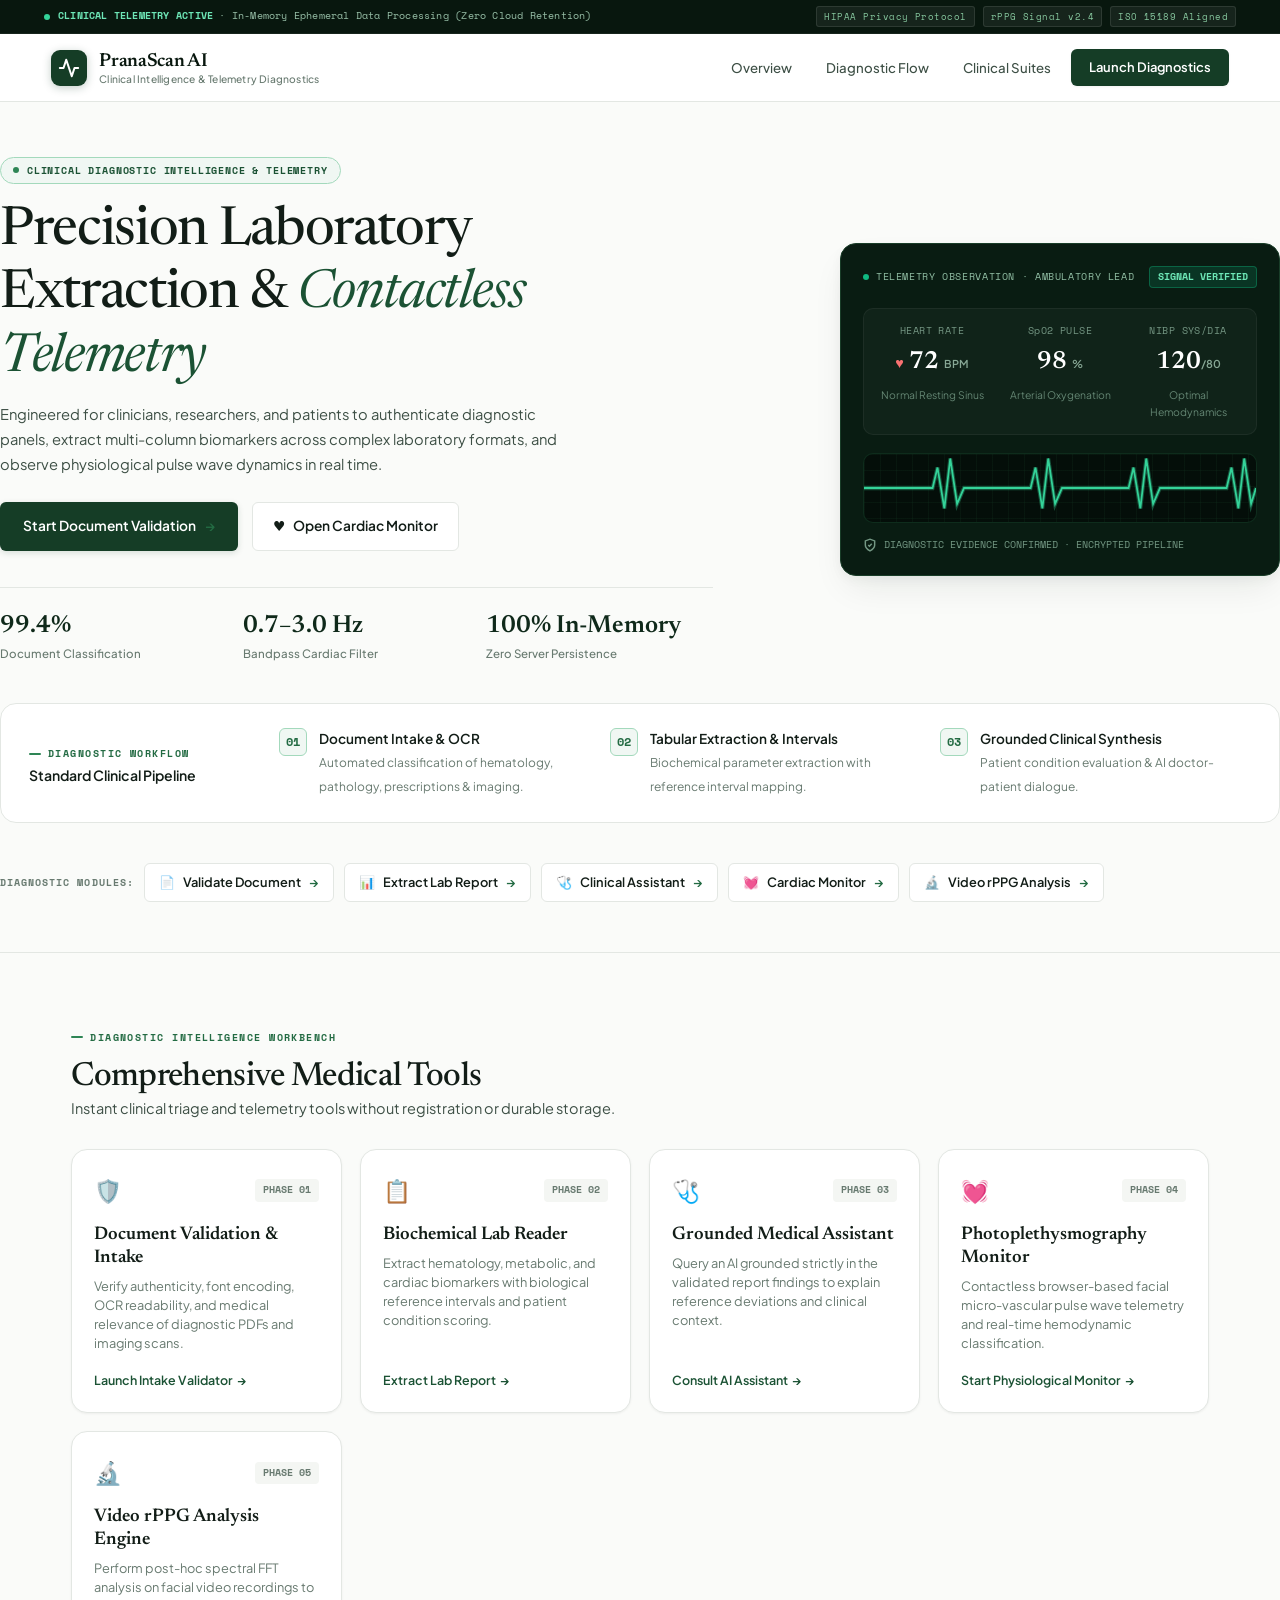
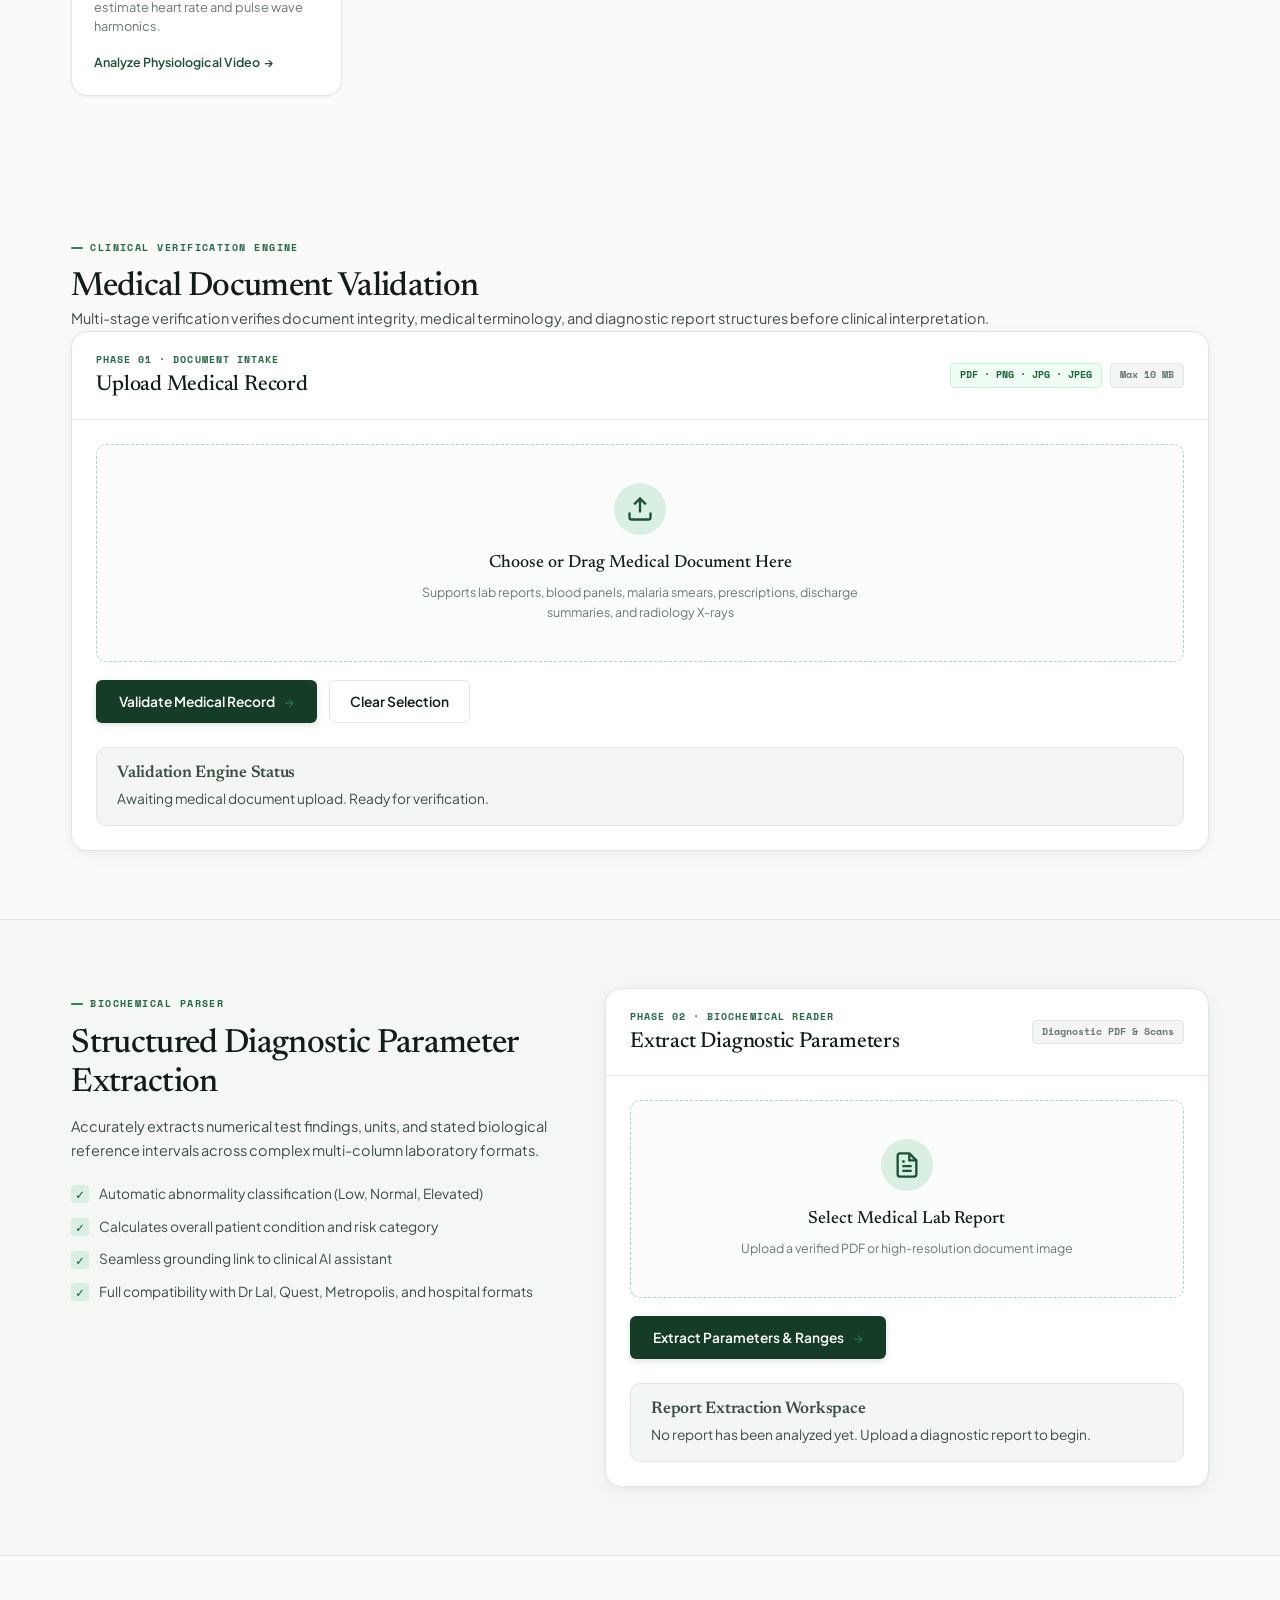
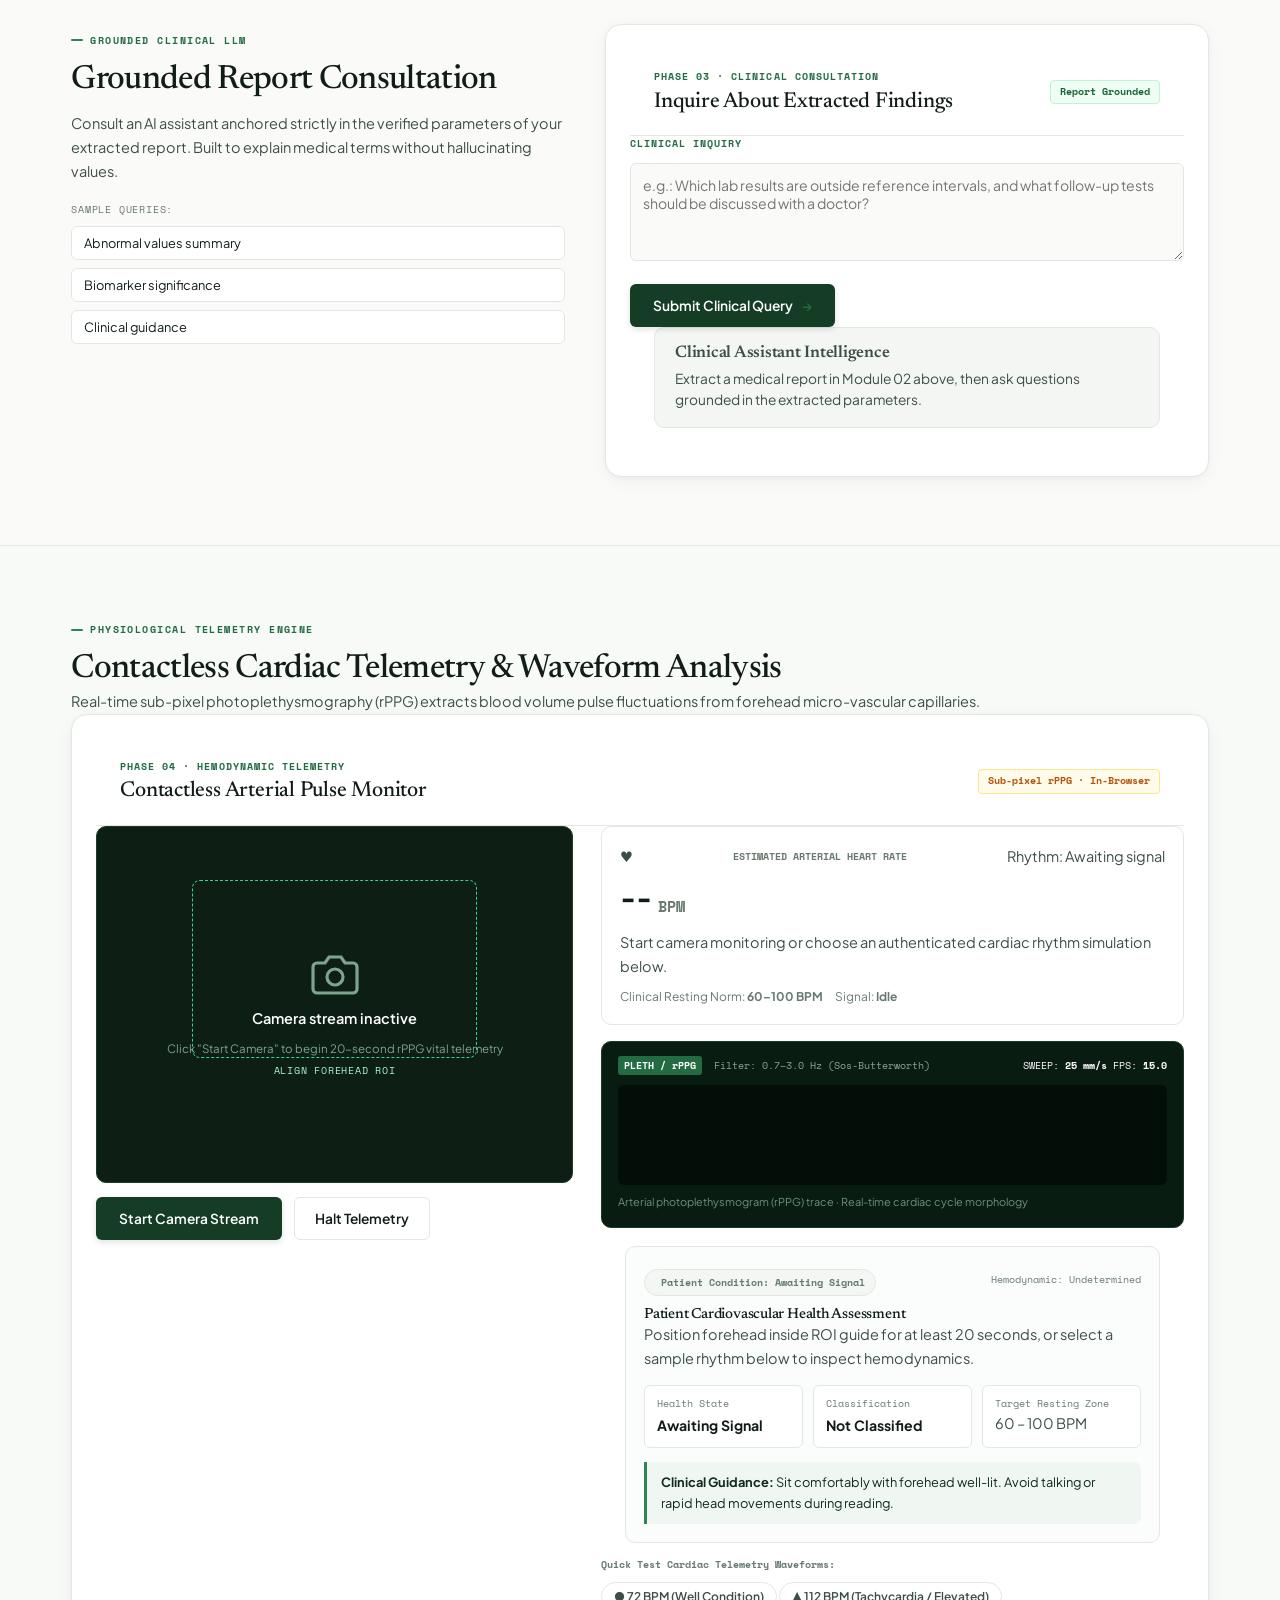
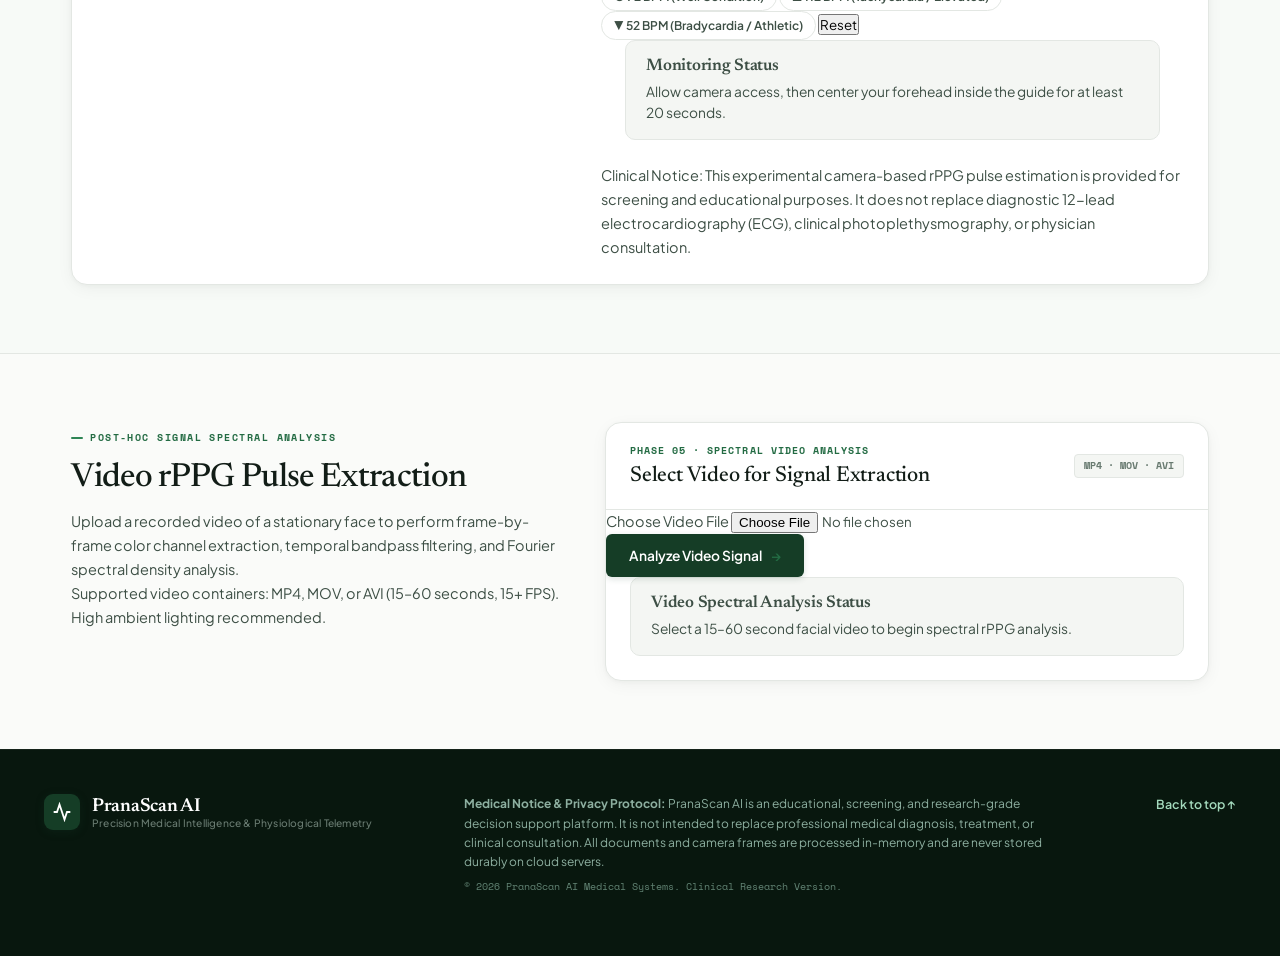
==== commit e1e950b6: "Convert to mobile application with editorial UI redesign, PWA manifest, and Flutter app" ====
--- a/public/index.html
+++ b/public/index.html
@@ -8,13 +8,18 @@
       content="PranaScan AI Clinical Intelligence Platform. Precision medical document validation, laboratory report parameter extraction, grounded clinical AI interpretation, and non-invasive rPPG physiological telemetry."
     />
     <title>PranaScan AI | Clinical Diagnostics & Physiological Telemetry Platform</title>
-    <!-- Google Fonts: Plus Jakarta Sans, Outfit, JetBrains Mono -->
+    <!-- Google Fonts: Newsreader (Editorial Serif), Plus Jakarta Sans (Interface), Space Mono (Biometrics) -->
     <link rel="preconnect" href="https://fonts.googleapis.com" />
     <link rel="preconnect" href="https://fonts.gstatic.com" crossorigin />
     <link
-      href="https://fonts.googleapis.com/css2?family=Inter:wght@300;400;500;600;700;800&family=JetBrains+Mono:wght@400;500;600;700&family=Manrope:wght@600;700;800;900&display=swap"
+      href="https://fonts.googleapis.com/css2?family=Newsreader:ital,opsz,wght@0,6..72,400;0,6..72,500;0,6..72,600;1,6..72,400;1,6..72,500&family=Plus+Jakarta+Sans:wght@300;400;500;600;700;800&family=Space+Mono:ital,wght@0,400;0,700;1,400&display=swap"
       rel="stylesheet"
     />
+    <meta name="theme-color" content="#16a34a" />
+    <meta name="apple-mobile-web-app-capable" content="yes" />
+    <meta name="apple-mobile-web-app-status-bar-style" content="black-translucent" />
+    <meta name="apple-mobile-web-app-title" content="PranaScan AI" />
+    <link rel="manifest" href="static/manifest.json" />
     <link rel="stylesheet" href="static/styles.css" />
   </head>
   <body>
@@ -60,12 +65,11 @@
         <div class="hero-copy" id="about">
           <div class="clinical-pill-badge">
             <span class="pill-dot"></span>
-            <span>CLINICAL DECISION SUPPORT & VITAL TELEMETRY</span>
-          </div>
-          <h1>PranaScan AI</h1>
-          <h2 class="hero-tagline">Clinical-Grade Medical Report Intelligence & Real-Time Physiological Telemetry</h2>
+            <span>CLINICAL DIAGNOSTIC INTELLIGENCE & TELEMETRY</span>
+          </div>
+          <h1>Precision Laboratory Extraction & <em>Contactless Telemetry</em></h1>
           <p class="hero-description">
-            Engineered for clinicians, researchers, and patients to instantly validate medical records, extract structured laboratory parameters across multi-column formats, and monitor contactless arterial pulse morphology with sub-pixel photoplethysmography (rPPG).
+            Engineered for clinicians, researchers, and patients to authenticate diagnostic panels, extract multi-column biomarkers across complex laboratory formats, and observe physiological pulse wave dynamics in real time.
           </p>
 
           <div class="hero-actions">
@@ -102,9 +106,9 @@
             <div class="hud-card-header">
               <div class="hud-lead-indicator">
                 <span class="hud-dot"></span>
-                <span>PATIENT HUD · PX-7704</span>
-              </div>
-              <span class="hud-pill-active">TELEMETRY LOCKED</span>
+                <span>TELEMETRY OBSERVATION · AMBULATORY LEAD</span>
+              </div>
+              <span class="hud-pill-active">SIGNAL VERIFIED</span>
             </div>
 
             <!-- Patient Vitals Display -->
@@ -218,7 +222,7 @@
           <a class="tool-card" href="#document-upload">
             <div class="card-top-meta">
               <span class="tool-icon icon-teal" aria-hidden="true">🛡️</span>
-              <span class="module-code">MOD-01</span>
+              <span class="module-code">PHASE 01</span>
             </div>
             <span class="tool-card-title">Document Validation & Intake</span>
             <span class="tool-card-copy">Verify authenticity, font encoding, OCR readability, and medical relevance of diagnostic PDFs and imaging scans.</span>
@@ -227,7 +231,7 @@
           <a class="tool-card" href="#report-reader">
             <div class="card-top-meta">
               <span class="tool-icon icon-cyan" aria-hidden="true">📋</span>
-              <span class="module-code">MOD-02</span>
+              <span class="module-code">PHASE 02</span>
             </div>
             <span class="tool-card-title">Biochemical Lab Reader</span>
             <span class="tool-card-copy">Extract hematology, metabolic, and cardiac biomarkers with biological reference intervals and patient condition scoring.</span>
@@ -236,7 +240,7 @@
           <a class="tool-card" href="#assistant">
             <div class="card-top-meta">
               <span class="tool-icon icon-blue" aria-hidden="true">🩺</span>
-              <span class="module-code">MOD-03</span>
+              <span class="module-code">PHASE 03</span>
             </div>
             <span class="tool-card-title">Grounded Medical Assistant</span>
             <span class="tool-card-copy">Query an AI grounded strictly in the validated report findings to explain reference deviations and clinical context.</span>
@@ -245,7 +249,7 @@
           <a class="tool-card" href="#monitor">
             <div class="card-top-meta">
               <span class="tool-icon icon-rose" aria-hidden="true">💓</span>
-              <span class="module-code">MOD-04</span>
+              <span class="module-code">PHASE 04</span>
             </div>
             <span class="tool-card-title">Photoplethysmography Monitor</span>
             <span class="tool-card-copy">Contactless browser-based facial micro-vascular pulse wave telemetry and real-time hemodynamic classification.</span>
@@ -254,7 +258,7 @@
           <a class="tool-card" href="#video">
             <div class="card-top-meta">
               <span class="tool-icon icon-indigo" aria-hidden="true">🔬</span>
-              <span class="module-code">MOD-05</span>
+              <span class="module-code">PHASE 05</span>
             </div>
             <span class="tool-card-title">Video rPPG Analysis Engine</span>
             <span class="tool-card-copy">Perform post-hoc spectral FFT analysis on facial video recordings to estimate heart rate and pulse wave harmonics.</span>
@@ -273,8 +277,8 @@
         <div class="panel form-panel">
           <div class="panel-header">
             <div>
-              <span class="step-label">INTAKE MODULE 01 · VERIFICATION</span>
-              <h3>Upload Medical Document</h3>
+              <span class="step-label">PHASE 01 · DOCUMENT INTAKE</span>
+              <h3>Upload Medical Record</h3>
             </div>
             <div class="badge-group">
               <span class="badge success">PDF · PNG · JPG · JPEG</span>
@@ -326,7 +330,7 @@
           <div class="panel form-panel report-panel">
             <div class="panel-header">
               <div>
-                <span class="step-label">EXTRACTION MODULE 02 · LAB READER</span>
+                <span class="step-label">PHASE 02 · BIOCHEMICAL READER</span>
                 <h3>Extract Diagnostic Parameters</h3>
               </div>
               <span class="badge neutral" id="readerModuleBadge">Diagnostic PDF & Scans</span>
@@ -401,8 +405,8 @@
           <div class="panel form-panel assistant-panel">
             <div class="panel-header">
               <div>
-                <span class="step-label">ASSISTANT MODULE 03 · REPORT COPILOT</span>
-                <h3>Ask About Validated Report</h3>
+                <span class="step-label">PHASE 03 · CLINICAL CONSULTATION</span>
+                <h3>Inquire About Extracted Findings</h3>
               </div>
               <span class="badge success" id="assistantGroundedBadge">Report Grounded</span>
             </div>
@@ -437,8 +441,8 @@
           <div class="panel monitor-panel">
             <div class="panel-header">
               <div>
-                <span class="step-label">TELEMETRY MODULE 04 · ARTERIAL PLETHYSMOGRAPHY</span>
-                <h3>Real-Time Cardiac Cycle & Hemodynamic Monitor</h3>
+                <span class="step-label">PHASE 04 · HEMODYNAMIC TELEMETRY</span>
+                <h3>Contactless Arterial Pulse Monitor</h3>
               </div>
               <span class="badge warning">Sub-pixel rPPG · In-Browser</span>
             </div>
@@ -591,7 +595,7 @@
           <div class="panel form-panel">
             <div class="panel-header">
               <div>
-                <span class="step-label">VIDEO MODULE 05 · SPECTRAL ANALYSIS</span>
+                <span class="step-label">PHASE 05 · SPECTRAL VIDEO ANALYSIS</span>
                 <h3>Select Video for Signal Extraction</h3>
               </div>
               <span class="badge neutral">MP4 · MOV · AVI</span>
@@ -637,6 +641,30 @@
       </div>
     </footer>
 
+    <!-- Mobile Floating Bottom Navigation Bar (Handheld Viewports) -->
+    <nav class="mobile-bottom-nav" aria-label="Mobile Clinical Navigation">
+      <a href="#home" class="mobile-nav-item active" data-target="home">
+        <span class="mobile-nav-icon">📊</span>
+        <span class="mobile-nav-label">Overview</span>
+      </a>
+      <a href="#document-upload" class="mobile-nav-item" data-target="document-upload">
+        <span class="mobile-nav-icon">📄</span>
+        <span class="mobile-nav-label">Intake</span>
+      </a>
+      <a href="#report-reader" class="mobile-nav-item" data-target="report-reader">
+        <span class="mobile-nav-icon">📋</span>
+        <span class="mobile-nav-label">Lab Reader</span>
+      </a>
+      <a href="#assistant" class="mobile-nav-item" data-target="assistant">
+        <span class="mobile-nav-icon">🩺</span>
+        <span class="mobile-nav-label">Copilot</span>
+      </a>
+      <a href="#monitor" class="mobile-nav-item" data-target="monitor">
+        <span class="mobile-nav-icon">💓</span>
+        <span class="mobile-nav-label">Telemetry</span>
+      </a>
+    </nav>
+
     <script src="static/script.js"></script>
   </body>
 </html>
--- a/public/static/styles.css
+++ b/public/static/styles.css
@@ -1,642 +1,1393 @@
 /* ==========================================================================
-   PranaScan AI — Clinical Medical Intelligence Platform
-   Hospital-Grade EMR/EHR Design System — Green Edition
+   PranaScan AI — Clinical Medical Intelligence & Telemetry Platform
+   Bespoke Editorial & Modern Clinical Design System
+   Typography: Newsreader (Display Serif) + Plus Jakarta Sans (UI Sans) + Space Mono (Lab Metrics)
    ========================================================================== */
 
 :root {
-  /* Backgrounds — soft green-tinted white */
-  --bg-app:      #f0f5f2;
-  --bg-page:     #f4f8f5;
-  --bg-surface:  #ffffff;
-  --bg-subtle:   #f7fbf8;
-  --bg-hover:    #edf5ef;
-
-  /* Clinical Green (primary) */
-  --blue-950:  #071a10;
-  --blue-900:  #0b2918;
-  --blue-800:  #14532d;
-  --blue-700:  #166534;
-  --blue-600:  #16a34a;
-  --blue-500:  #22c55e;
-  --blue-400:  #4ade80;
-  --blue-100:  #bbf7d0;
-  --blue-50:   #f0fdf4;
-
-  /* Clinical Emerald (secondary / HUD accent) */
-  --teal-700:  #065f46;
-  --teal-600:  #059669;
-  --teal-500:  #10b981;
-  --teal-400:  #34d399;
-  --teal-100:  #a7f3d0;
-  --teal-50:   #ecfdf5;
-
-  /* Status */
-  --ok:         #15803d;
-  --ok-bg:      #f0fdf4;
-  --ok-border:  #86efac;
-  --ok-text:    #14532d;
-  --warn:       #d97706;
-  --warn-bg:    #fffbeb;
-  --warn-border:#fcd34d;
-  --warn-text:  #78350f;
-  --err:        #dc2626;
-  --err-bg:     #fef2f2;
-  --err-border: #fca5a5;
-  --err-text:   #7f1d1d;
-  --info:       #166534;
-  --info-bg:    #f0fdf4;
-  --info-border:#86efac;
-  --info-text:  #14532d;
-
-  /* Neutral */
-  --gray-900: #111827;
-  --gray-800: #1f2937;
-  --gray-700: #374151;
-  --gray-600: #4b5563;
-  --gray-500: #6b7280;
-  --gray-400: #9ca3af;
-  --gray-300: #d1d5db;
-  --gray-200: #e5e7eb;
-  --gray-100: #f3f4f6;
-  --gray-50:  #f9fafb;
-
-  /* Typography */
-  --font-sans:    'Inter', system-ui, sans-serif;
-  --font-heading: 'Manrope', 'Inter', sans-serif;
-  --font-mono:    'JetBrains Mono', monospace;
+  /* Editorial Palette: Calming Alabaster, Deep Botanical Forest, Warm Stone */
+  --bg-page:        #fafbf9;
+  --bg-surface:     #ffffff;
+  --bg-subtle:      #f4f6f3;
+  --bg-hover:       #edf2ee;
+  --bg-dark-card:   #091c12;
+  --bg-dark-canvas: #040e09;
+
+  /* Forest & Sage Spectrum */
+  --forest-950:     #08170e;
+  --forest-900:     #0f291a;
+  --forest-800:     #153d26;
+  --forest-700:     #1b5234;
+  --forest-600:     #236b43;
+  --forest-500:     #2e8555;
+  --forest-400:     #43a36e;
+  --forest-200:     #a3d9bc;
+  --forest-100:     #d8efe2;
+  --forest-50:      #f0f7f3;
+
+  /* Accent Eucalyptus & Emerald */
+  --teal-accent:    #10b981;
+  --teal-light:     #34d399;
+  --teal-subtle:    #ecfdf5;
+
+  /* Clinical Status */
+  --status-normal:     #166534;
+  --status-normal-bg:  #f0fdf4;
+  --status-normal-bd:  #bbf7d0;
+  
+  --status-alert:      #b91c1c;
+  --status-alert-bg:   #fef2f2;
+  --status-alert-bd:   #fecaca;
+
+  --status-warn:       #b45309;
+  --status-warn-bg:    #fffbeb;
+  --status-warn-bd:    #fde68a;
+
+  /* Neutral Slate & Charcoal */
+  --text-primary:   #121d17;
+  --text-secondary: #3d4f45;
+  --text-muted:     #687a70;
+  --text-light:     #94a39b;
 
   /* Borders */
-  --border:       #d9e8dc;
-  --border-focus: #16a34a;
-  --border-med:   #c4d9c8;
-
-  /* Shadows — green-tinted */
-  --shadow-xs:    0 1px 2px rgba(10,40,20,0.05);
-  --shadow-sm:    0 1px 4px rgba(10,40,20,0.07), 0 1px 2px rgba(10,40,20,0.04);
-  --shadow-md:    0 4px 12px rgba(10,40,20,0.09), 0 1px 3px rgba(10,40,20,0.04);
-  --shadow-lg:    0 8px 24px rgba(10,40,20,0.11), 0 2px 6px rgba(10,40,20,0.04);
-  --shadow-panel: 0 0 0 1px rgba(10,40,20,0.06), 0 4px 16px rgba(10,40,20,0.09);
-
-  --r-xs: 4px;
-  --r-sm: 6px;
-  --r-md: 10px;
-  --r-lg: 14px;
-  --r-xl: 20px;
-}
-
-*, *::before, *::after { box-sizing: border-box; margin: 0; padding: 0; }
-html { scroll-behavior: smooth; scroll-padding-top: 96px; }
+  --border-subtle:  #e3e7e3;
+  --border-focus:   #236b43;
+  --border-dark:    #193d28;
+
+  /* Typography System */
+  --font-serif:     'Newsreader', Georgia, serif;
+  --font-sans:      'Plus Jakarta Sans', system-ui, -apple-system, sans-serif;
+  --font-mono:      'Space Mono', monospace;
+
+  /* Organic Elevation Shadows */
+  --shadow-sm:      0 1px 3px rgba(12, 38, 24, 0.04), 0 1px 2px rgba(12, 38, 24, 0.02);
+  --shadow-card:    0 4px 18px -2px rgba(12, 38, 24, 0.06), 0 1px 4px rgba(12, 38, 24, 0.03);
+  --shadow-elevated: 0 16px 36px -8px rgba(12, 38, 24, 0.09), 0 4px 12px rgba(12, 38, 24, 0.04);
+
+  --radius-sm: 6px;
+  --radius-md: 10px;
+  --radius-lg: 16px;
+  --radius-xl: 22px;
+}
+
+*, *::before, *::after {
+  box-sizing: border-box;
+  margin: 0;
+  padding: 0;
+}
+
+html {
+  scroll-behavior: smooth;
+  scroll-padding-top: 86px;
+}
 
 body {
   background: var(--bg-page);
-  color: var(--gray-700);
+  color: var(--text-secondary);
   font-family: var(--font-sans);
-  font-size: 14px;
-  line-height: 1.6;
+  font-size: 14.5px;
+  line-height: 1.65;
   -webkit-font-smoothing: antialiased;
   min-height: 100vh;
 }
 
-h1, h2, h3, h4, h5, h6 {
-  font-family: var(--font-heading);
-  color: var(--gray-900);
-  line-height: 1.2;
+h1, h2, h3, h4 {
+  font-family: var(--font-serif);
+  color: var(--text-primary);
+  font-weight: 500;
+  line-height: 1.18;
+  letter-spacing: -0.015em;
+}
+
+h1 {
+  font-size: clamp(2.3rem, 4.2vw, 3.4rem);
+  font-weight: 450;
+  letter-spacing: -0.025em;
+}
+
+h1 em, h2 em {
+  font-style: italic;
+  font-weight: 400;
+  color: var(--forest-700);
+}
+
+h2 {
+  font-size: clamp(1.7rem, 2.6vw, 2.2rem);
   letter-spacing: -0.02em;
+}
+
+h3 {
+  font-size: 1.35rem;
+  letter-spacing: -0.01em;
 }
 
 a { color: inherit; text-decoration: none; }
 button, input, textarea, select { font-family: inherit; }
-img, svg { display: block; }
-
-::-webkit-scrollbar { width: 6px; height: 6px; }
-::-webkit-scrollbar-track { background: var(--gray-100); }
-::-webkit-scrollbar-thumb { background: var(--gray-300); border-radius: 3px; }
-::-webkit-scrollbar-thumb:hover { background: var(--gray-400); }
-
+
+/* Institutional Compliance Ribbon */
+.clinical-system-bar {
+  background: var(--forest-950);
+  color: #9ac2aa;
+  font-size: 0.69rem;
+  padding: 6px 0;
+  border-bottom: 1px solid rgba(255, 255, 255, 0.06);
+}
+.system-bar-inner {
+  max-width: 1240px;
+  margin: 0 auto;
+  padding: 0 24px;
+  display: flex;
+  align-items: center;
+  justify-content: space-between;
+  flex-wrap: wrap;
+  gap: 10px;
+}
+.system-status-indicator {
+  display: flex;
+  align-items: center;
+  gap: 8px;
+  font-family: var(--font-mono);
+  font-size: 0.64rem;
+  letter-spacing: 0.02em;
+}
+.system-status-indicator strong {
+  color: #6ee7b7;
+  font-weight: 700;
+}
+.status-dot-pulse {
+  width: 6px;
+  height: 6px;
+  border-radius: 50%;
+  background: #34d399;
+  box-shadow: 0 0 0 0 rgba(52, 211, 153, 0.6);
+  animation: livePulse 2.4s ease infinite;
+  flex-shrink: 0;
+}
+@keyframes livePulse {
+  0% { box-shadow: 0 0 0 0 rgba(52, 211, 153, 0.6); }
+  70% { box-shadow: 0 0 0 7px rgba(52, 211, 153, 0); }
+  100% { box-shadow: 0 0 0 0 rgba(52, 211, 153, 0); }
+}
+.system-meta-badges {
+  display: flex;
+  gap: 8px;
+  align-items: center;
+}
+.system-badge {
+  background: rgba(255, 255, 255, 0.06);
+  border: 1px solid rgba(255, 255, 255, 0.1);
+  padding: 2px 7px;
+  border-radius: 3px;
+  font-family: var(--font-mono);
+  font-size: 0.58rem;
+  color: #88c9a0;
+  letter-spacing: 0.05em;
+}
+
+/* Main Site Header */
+.site-header {
+  position: sticky;
+  top: 0;
+  z-index: 100;
+  background: rgba(255, 255, 255, 0.95);
+  backdrop-filter: blur(12px);
+  -webkit-backdrop-filter: blur(12px);
+  border-bottom: 1px solid var(--border-subtle);
+  display: flex;
+  align-items: center;
+  justify-content: space-between;
+  gap: 20px;
+  padding: 0 max(4vw, calc((100vw - 1240px)/2 + 24px));
+  min-height: 68px;
+}
+.brand {
+  display: inline-flex;
+  align-items: center;
+  gap: 12px;
+  color: var(--text-primary);
+}
+.brand-mark {
+  width: 36px;
+  height: 36px;
+  display: grid;
+  place-items: center;
+  border-radius: 9px;
+  background: var(--forest-800);
+  color: #fff;
+  box-shadow: 0 2px 8px rgba(21, 61, 38, 0.25);
+}
+.brand-copy {
+  display: grid;
+  line-height: 1.15;
+}
+.brand-copy strong {
+  font-family: var(--font-serif);
+  font-size: 1.18rem;
+  font-weight: 600;
+  letter-spacing: -0.015em;
+  color: var(--forest-950);
+}
+.brand-copy small {
+  font-family: var(--font-sans);
+  font-size: 0.64rem;
+  color: var(--text-muted);
+  font-weight: 500;
+  letter-spacing: 0.02em;
+}
+.site-nav {
+  display: flex;
+  align-items: center;
+  gap: 6px;
+}
+.site-nav a:not(.nav-cta) {
+  color: var(--text-secondary);
+  font-size: 0.83rem;
+  font-weight: 500;
+  padding: 7px 14px;
+  border-radius: var(--radius-sm);
+  transition: all 0.15s ease;
+}
+.site-nav a:not(.nav-cta):hover {
+  background: var(--bg-hover);
+  color: var(--forest-800);
+}
+.nav-cta {
+  background: var(--forest-800);
+  color: #ffffff !important;
+  font-size: 0.81rem;
+  font-weight: 600;
+  padding: 8px 18px;
+  border-radius: var(--radius-sm);
+  box-shadow: var(--shadow-sm);
+  transition: all 0.18s ease;
+}
+.nav-cta:hover {
+  background: var(--forest-700);
+  transform: translateY(-1px);
+}
+
+/* Sections & Wrappers */
+.section-wrap {
+  max-width: 1240px;
+  margin: 0 auto;
+  padding: 68px max(4vw, calc((100vw - 1240px)/2 + 24px));
+}
 .eyebrow {
-  display: inline-flex; align-items: center; gap: 6px;
-  font-family: var(--font-mono); font-size: 0.65rem; font-weight: 600;
-  letter-spacing: 0.12em; text-transform: uppercase; color: var(--blue-700); margin-bottom: 10px;
-}
-.eyebrow::before { content: ''; display: block; width: 14px; height: 2px; background: var(--blue-600); border-radius: 1px; }
-
-.section-wrap {
-  max-width: 1260px; margin: 0 auto;
-  padding: 64px max(4vw, calc((100vw - 1260px)/2 + 20px));
-}
-
-/* TOP BAR */
-.clinical-system-bar {
-  background: var(--blue-950); color: #b8d4be;
-  font-size: 0.7rem; padding: 5px 0;
-  border-bottom: 1px solid rgba(255,255,255,0.06);
-}
-.system-bar-inner {
-  max-width: 1260px; margin: 0 auto;
-  padding: 0 max(4vw, calc((100vw - 1260px)/2 + 20px));
-  display: flex; align-items: center; justify-content: space-between; flex-wrap: wrap; gap: 8px;
-}
-.system-status-indicator { display: flex; align-items: center; gap: 8px; font-family: var(--font-mono); font-size: 0.65rem; }
-.system-status-indicator strong { color: #6ee7b7; }
-.status-dot-pulse {
-  width: 6px; height: 6px; border-radius: 50%; background: #6ee7b7;
-  box-shadow: 0 0 0 0 rgba(110,231,183,0.7); animation: livePulse 2s ease infinite; flex-shrink: 0;
-}
-@keyframes livePulse {
-  0% { box-shadow: 0 0 0 0 rgba(110,231,183,0.7); }
-  70% { box-shadow: 0 0 0 8px rgba(110,231,183,0); }
-  100% { box-shadow: 0 0 0 0 rgba(110,231,183,0); }
-}
-.system-meta-badges { display: flex; gap: 6px; align-items: center; flex-wrap: wrap; }
-.system-badge {
-  background: rgba(255,255,255,0.07); border: 1px solid rgba(255,255,255,0.1);
-  padding: 2px 8px; border-radius: 3px; font-family: var(--font-mono);
-  font-size: 0.6rem; color: #88c9a0; letter-spacing: 0.04em;
-}
-
-/* HEADER */
-.site-header {
-  position: sticky; top: 0; z-index: 100;
-  background: var(--bg-surface); border-bottom: 2px solid var(--blue-700);
-  box-shadow: 0 1px 4px rgba(10,40,20,0.07);
-  display: flex; align-items: center; justify-content: space-between; gap: 20px;
-  padding: 0 max(4vw, calc((100vw - 1260px)/2 + 20px));
-  min-height: 68px;
-}
-.brand { display: inline-flex; align-items: center; gap: 12px; color: var(--gray-900); transition: opacity 0.15s; }
-.brand:hover { opacity: 0.8; }
-.brand-mark {
-  width: 38px; height: 38px; display: grid; place-items: center; border-radius: var(--r-sm);
-  background: linear-gradient(145deg, var(--blue-700), var(--teal-600));
-  color: #fff; box-shadow: 0 3px 12px rgba(22,163,74,0.35);
-}
-.brand-copy { display: grid; line-height: 1.2; }
-.brand-copy strong { font-family: var(--font-heading); font-size: 1.05rem; font-weight: 800; letter-spacing: -0.03em; color: var(--blue-900); }
-.brand-copy small { font-size: 0.62rem; color: var(--gray-500); font-weight: 500; }
-.site-nav { display: flex; align-items: center; gap: 4px; }
-.site-nav a:not(.nav-cta) {
-  color: var(--gray-600); font-size: 0.84rem; font-weight: 500;
-  padding: 6px 14px; border-radius: var(--r-sm); transition: all 0.15s; border: 1px solid transparent;
-}
-.site-nav a:not(.nav-cta):hover { color: var(--blue-700); background: var(--blue-50); border-color: var(--blue-100); }
-.site-nav .nav-cta {
-  padding: 8px 18px; border-radius: var(--r-sm); background: var(--blue-700);
-  color: #fff; font-size: 0.83rem; font-weight: 700;
-  box-shadow: 0 2px 8px rgba(22,163,74,0.3); transition: all 0.18s; border: 1px solid var(--blue-800);
-}
-.site-nav .nav-cta:hover { background: var(--blue-800); transform: translateY(-1px); box-shadow: 0 4px 14px rgba(22,163,74,0.4); }
-
-/* HERO */
+  display: inline-flex;
+  align-items: center;
+  gap: 7px;
+  font-family: var(--font-mono);
+  font-size: 0.65rem;
+  font-weight: 700;
+  letter-spacing: 0.14em;
+  text-transform: uppercase;
+  color: var(--forest-600);
+  margin-bottom: 12px;
+}
+.eyebrow::before {
+  content: '';
+  display: block;
+  width: 12px;
+  height: 2px;
+  background: var(--forest-500);
+  border-radius: 1px;
+}
+
+/* Hero Section */
 .hero {
-  display: grid; grid-template-columns: 1.15fr 0.85fr;
-  grid-template-areas: "copy art" "process process" "activities activities";
-  align-items: start; column-gap: 48px;
-  padding: 48px max(4vw, calc((100vw - 1260px)/2 + 20px)) 40px;
-  background: var(--bg-surface); border-bottom: 1px solid var(--border); position: relative;
-}
-.hero::before {
-  content: ''; position: absolute; top: 0; left: 0; bottom: 0; width: 4px;
-  background: linear-gradient(180deg, var(--blue-600), var(--teal-400));
-}
-.hero-copy { grid-area: copy; }
-
+  padding-top: 54px;
+  padding-bottom: 50px;
+  display: grid;
+  grid-template-columns: 1.15fr 0.85fr;
+  grid-template-areas:
+    'copy art'
+    'process process'
+    'activities activities';
+  gap: 40px;
+  align-items: center;
+  border-bottom: 1px solid var(--border-subtle);
+}
+.hero-copy {
+  grid-area: copy;
+}
 .clinical-pill-badge {
-  display: inline-flex; align-items: center; gap: 7px;
-  background: var(--blue-50); border: 1px solid var(--blue-100);
-  color: var(--blue-700); font-family: var(--font-mono); font-size: 0.66rem; font-weight: 600;
-  padding: 5px 12px; border-radius: 3px; margin-bottom: 18px;
-  letter-spacing: 0.06em; text-transform: uppercase;
-}
-.pill-dot { width: 5px; height: 5px; border-radius: 50%; background: var(--blue-500); }
-
-.hero h1 {
-  font-size: clamp(2.2rem, 4vw, 3.4rem); font-weight: 800; line-height: 1.08;
-  letter-spacing: -0.04em; color: var(--blue-900); margin-bottom: 16px;
-}
-.hero-tagline { font-size: clamp(0.95rem, 1.6vw, 1.1rem); font-weight: 400; color: var(--gray-600); line-height: 1.7; max-width: 520px; margin-bottom: 28px; }
-.hero-description { font-size: 0.87rem; color: var(--gray-500); line-height: 1.75; max-width: 500px; }
-.hero-actions { display: flex; align-items: center; flex-wrap: wrap; gap: 12px; margin-bottom: 36px; }
-
+  display: inline-flex;
+  align-items: center;
+  gap: 8px;
+  background: var(--forest-50);
+  border: 1px solid var(--forest-200);
+  padding: 4px 12px;
+  border-radius: 20px;
+  font-family: var(--font-mono);
+  font-size: 0.65rem;
+  font-weight: 700;
+  color: var(--forest-700);
+  letter-spacing: 0.08em;
+  margin-bottom: 16px;
+}
+.pill-dot {
+  width: 6px;
+  height: 6px;
+  border-radius: 50%;
+  background: var(--forest-500);
+}
+.hero-tagline {
+  font-family: var(--font-sans);
+  font-size: 1.05rem;
+  font-weight: 400;
+  color: var(--text-muted);
+  line-height: 1.6;
+  margin-top: 14px;
+  max-width: 580px;
+}
+.hero-description {
+  font-size: 0.92rem;
+  color: var(--text-secondary);
+  line-height: 1.68;
+  margin-top: 12px;
+  max-width: 580px;
+}
+.hero-actions {
+  display: flex;
+  align-items: center;
+  gap: 14px;
+  margin-top: 26px;
+  flex-wrap: wrap;
+}
+.primary-btn {
+  display: inline-flex;
+  align-items: center;
+  gap: 9px;
+  background: var(--forest-800);
+  color: #ffffff;
+  font-size: 0.86rem;
+  font-weight: 600;
+  padding: 12px 22px;
+  border-radius: var(--radius-sm);
+  border: 1px solid transparent;
+  box-shadow: 0 2px 6px rgba(21, 61, 38, 0.15);
+  cursor: pointer;
+  transition: all 0.18s ease;
+}
+.primary-btn:hover {
+  background: var(--forest-700);
+  transform: translateY(-1px);
+  box-shadow: 0 4px 12px rgba(21, 61, 38, 0.22);
+}
+.secondary-btn {
+  display: inline-flex;
+  align-items: center;
+  gap: 8px;
+  background: var(--bg-surface);
+  color: var(--text-primary);
+  font-size: 0.86rem;
+  font-weight: 600;
+  padding: 12px 20px;
+  border-radius: var(--radius-sm);
+  border: 1px solid var(--border-subtle);
+  cursor: pointer;
+  transition: all 0.15s ease;
+}
+.secondary-btn:hover {
+  background: var(--bg-hover);
+  border-color: #ccd4cc;
+}
 .clinical-stats-grid {
-  display: grid; grid-template-columns: repeat(3,1fr);
-  border: 1px solid var(--border); border-radius: var(--r-md); overflow: hidden; box-shadow: var(--shadow-xs);
+  display: grid;
+  grid-template-columns: repeat(3, 1fr);
+  gap: 16px;
+  margin-top: 36px;
+  padding-top: 24px;
+  border-top: 1px solid var(--border-subtle);
 }
 .stat-card {
-  display: flex; flex-direction: column; gap: 2px; padding: 14px 16px;
-  background: var(--bg-subtle); border-right: 1px solid var(--border); transition: background 0.15s;
-}
-.stat-card:last-child { border-right: none; }
-.stat-card:hover { background: var(--blue-50); }
-.stat-value { font-family: var(--font-heading); font-size: 1.4rem; font-weight: 800; color: var(--blue-600); letter-spacing: -0.03em; line-height: 1; }
-.stat-label { font-size: 0.65rem; font-weight: 600; color: var(--gray-500); text-transform: uppercase; letter-spacing: 0.06em; }
-
-/* HUD CARD */
-.hero-art { grid-area: art; display: flex; justify-content: center; }
+  display: flex;
+  flex-direction: column;
+}
+.stat-value {
+  font-family: var(--font-serif);
+  font-size: 1.55rem;
+  font-weight: 600;
+  color: var(--forest-900);
+  line-height: 1.2;
+}
+.stat-label {
+  font-size: 0.72rem;
+  color: var(--text-muted);
+  font-weight: 500;
+  margin-top: 2px;
+}
+
+/* Hero HUD Card — Refined Clinical Design */
+.hero-art {
+  grid-area: art;
+  display: flex;
+  justify-content: flex-end;
+}
 .hud-monitor-card {
-  width: 100%; max-width: 420px; background: var(--blue-950);
-  border: 1px solid #0f3a1e; border-radius: var(--r-lg); padding: 20px;
-  box-shadow: var(--shadow-lg); color: #d4f0dc; position: relative; overflow: hidden;
-}
-.hud-monitor-card::before {
-  content: ''; position: absolute; top: 0; left: 0; right: 0; height: 3px;
-  background: linear-gradient(90deg, var(--teal-400), var(--blue-400));
-}
-.hud-card-header { display: flex; justify-content: space-between; align-items: center; padding-bottom: 12px; margin-bottom: 16px; border-bottom: 1px solid rgba(255,255,255,0.08); }
-.hud-lead-indicator { display: flex; align-items: center; gap: 7px; font-family: var(--font-mono); font-size: 0.65rem; color: #88c9a0; letter-spacing: 0.07em; }
-.hud-dot { width: 6px; height: 6px; border-radius: 50%; background: var(--teal-400); box-shadow: 0 0 6px var(--teal-400); animation: livePulse 2s ease infinite; }
-.hud-pill-active { background: rgba(52,211,153,0.15); border: 1px solid rgba(52,211,153,0.35); color: var(--teal-400); font-family: var(--font-mono); font-size: 0.6rem; font-weight: 700; padding: 3px 8px; border-radius: 3px; letter-spacing: 0.06em; }
-.hud-vitals-row { display: grid; grid-template-columns: repeat(3,1fr); gap: 8px; margin-bottom: 16px; }
-.hud-vital { background: rgba(255,255,255,0.04); border: 1px solid rgba(255,255,255,0.07); border-radius: var(--r-sm); padding: 10px 8px; }
-.hud-vital-title { display: block; font-size: 0.55rem; color: #5a9a70; font-family: var(--font-mono); font-weight: 600; letter-spacing: 0.07em; text-transform: uppercase; margin-bottom: 3px; }
-.hud-vital-num { font-family: var(--font-heading); font-size: 1.5rem; font-weight: 800; color: #e8f8ec; line-height: 1.1; }
-.hud-vital-num small { font-size: 0.62rem; color: var(--teal-400); font-weight: 600; font-family: var(--font-sans); margin-left: 2px; }
-.hud-accent-pulse { color: #f87171; font-size: 0.9rem; animation: heartPulse 1.1s infinite ease-in-out; }
-@keyframes heartPulse { 0%, 100% { transform: scale(1); } 30% { transform: scale(1.4); } 60% { transform: scale(1.1); } }
-.hud-vital-sub { font-size: 0.58rem; color: #5a7a9e; line-height: 1.3; margin-top: 2px; display: block; }
-.hud-ecg-trace-wrap { position: relative; height: 54px; background: #020d06; border: 1px solid rgba(52,211,153,0.15); border-radius: var(--r-sm); overflow: hidden; margin-bottom: 14px; }
-.hud-grid-background { position: absolute; inset: 0; background-image: linear-gradient(rgba(52,211,153,0.07) 1px, transparent 1px), linear-gradient(90deg, rgba(52,211,153,0.07) 1px, transparent 1px); background-size: 12px 12px; }
-.hud-ecg-svg { position: relative; width: 100%; height: 100%; }
-.ecg-line-glow { fill: none; stroke: rgba(52,211,153,0.45); stroke-width: 5; stroke-linecap: round; stroke-linejoin: round; filter: blur(2.5px); }
-.ecg-line-core { fill: none; stroke: #34d399; stroke-width: 1.7; stroke-linecap: round; stroke-linejoin: round; stroke-dasharray: 800; stroke-dashoffset: 800; animation: ecgDraw 3s ease forwards, ecgPulse 2s 3s ease-in-out infinite alternate; }
-@keyframes ecgDraw { to { stroke-dashoffset: 0; } }
-@keyframes ecgPulse { from { filter: drop-shadow(0 0 2px #34d399); } to { filter: drop-shadow(0 0 7px #34d399); } }
-.hud-stamp-badge { display: flex; align-items: center; gap: 7px; font-family: var(--font-mono); font-size: 0.61rem; color: #4a7a5a; border-top: 1px solid rgba(255,255,255,0.06); padding-top: 10px; letter-spacing: 0.04em; }
-.hud-stamp-badge svg { color: var(--teal-400); }
-
-/* HERO PROCESS */
+  width: 100%;
+  max-width: 440px;
+  background: var(--bg-dark-card);
+  border: 1px solid var(--border-dark);
+  border-radius: var(--radius-lg);
+  padding: 22px;
+  color: #fff;
+  box-shadow: var(--shadow-elevated);
+}
+.hud-card-header {
+  display: flex;
+  align-items: center;
+  justify-content: space-between;
+  margin-bottom: 20px;
+}
+.hud-lead-indicator {
+  display: flex;
+  align-items: center;
+  gap: 7px;
+  font-family: var(--font-mono);
+  font-size: 0.65rem;
+  color: #92bfa5;
+  letter-spacing: 0.06em;
+}
+.hud-dot {
+  width: 6px;
+  height: 6px;
+  border-radius: 50%;
+  background: var(--teal-accent);
+}
+.hud-pill-active {
+  background: rgba(16, 185, 129, 0.16);
+  border: 1px solid rgba(16, 185, 129, 0.35);
+  color: #6ee7b7;
+  font-family: var(--font-mono);
+  font-size: 0.62rem;
+  font-weight: 700;
+  padding: 2px 8px;
+  border-radius: 4px;
+}
+.hud-vitals-row {
+  display: grid;
+  grid-template-columns: repeat(3, 1fr);
+  gap: 12px;
+  background: rgba(255, 255, 255, 0.03);
+  border: 1px solid rgba(255, 255, 255, 0.05);
+  border-radius: var(--radius-md);
+  padding: 14px 10px;
+  margin-bottom: 18px;
+}
+.hud-vital {
+  display: flex;
+  flex-direction: column;
+  text-align: center;
+}
+.hud-vital-title {
+  font-family: var(--font-mono);
+  font-size: 0.6rem;
+  color: #749683;
+  letter-spacing: 0.05em;
+}
+.hud-vital-num {
+  font-family: var(--font-serif);
+  font-size: 1.55rem;
+  font-weight: 600;
+  color: #ffffff;
+  margin: 4px 0 2px;
+}
+.hud-vital-num small {
+  font-family: var(--font-sans);
+  font-size: 0.68rem;
+  color: #88a896;
+}
+.hud-accent-pulse {
+  color: #f87171;
+  font-size: 0.9rem;
+}
+.hud-vital-sub {
+  font-size: 0.65rem;
+  color: #648673;
+}
+.hud-ecg-trace-wrap {
+  height: 70px;
+  background: var(--bg-dark-canvas);
+  border: 1px solid rgba(46, 133, 85, 0.25);
+  border-radius: var(--radius-md);
+  position: relative;
+  overflow: hidden;
+  margin-bottom: 14px;
+}
+.hud-grid-background {
+  position: absolute;
+  inset: 0;
+  background-image: 
+    linear-gradient(rgba(46, 133, 85, 0.08) 1px, transparent 1px),
+    linear-gradient(90deg, rgba(46, 133, 85, 0.08) 1px, transparent 1px);
+  background-size: 16px 16px;
+}
+.hud-ecg-svg {
+  position: absolute;
+  inset: 0;
+  width: 100%;
+  height: 100%;
+}
+.ecg-line-glow {
+  fill: none;
+  stroke: rgba(52, 211, 153, 0.35);
+  stroke-width: 4;
+}
+.ecg-line-core {
+  fill: none;
+  stroke: #34d399;
+  stroke-width: 1.8;
+}
+.hud-stamp-badge {
+  display: flex;
+  align-items: center;
+  gap: 7px;
+  font-family: var(--font-mono);
+  font-size: 0.62rem;
+  color: #749884;
+}
+
+/* Workflow Step Strip */
 .hero-process {
-  grid-area: process; display: grid; grid-template-columns: 170px 1fr; gap: 24px;
-  align-items: center; margin-top: 36px;
-  background: var(--bg-subtle); border: 1px solid var(--border); border-radius: var(--r-md); padding: 16px 22px;
-}
-.hero-process-heading .eyebrow { margin-bottom: 4px; }
-.hero-process-heading span { font-size: 0.82rem; color: var(--gray-500); font-weight: 500; }
-.hero-steps { display: grid; grid-template-columns: repeat(3,1fr); gap: 18px; list-style: none; }
-.hero-steps li { display: flex; align-items: flex-start; gap: 10px; }
-.step-number { display: grid; width: 28px; height: 28px; flex: 0 0 auto; place-items: center; border-radius: var(--r-xs); background: var(--blue-100); color: var(--blue-700); font-family: var(--font-mono); font-size: 0.68rem; font-weight: 700; border: 1px solid var(--teal-100); }
-.hero-steps strong { display: block; font-size: 0.8rem; color: var(--gray-900); font-weight: 600; margin-bottom: 2px; }
-.hero-steps small { display: block; font-size: 0.7rem; color: var(--gray-500); line-height: 1.4; }
-
-/* ACTIVITIES */
-.hero-activities { grid-area: activities; display: flex; align-items: center; flex-wrap: wrap; gap: 7px; margin-top: 16px; padding-top: 16px; border-top: 1px solid var(--border); }
-.activities-label { font-family: var(--font-mono); font-size: 0.62rem; font-weight: 700; color: var(--gray-400); letter-spacing: 0.08em; margin-right: 4px; text-transform: uppercase; }
-.activity-button { display: inline-flex; align-items: center; gap: 6px; padding: 6px 13px; background: var(--bg-surface); border: 1px solid var(--border); border-radius: var(--r-sm); color: var(--gray-700); font-size: 0.77rem; font-weight: 500; transition: all 0.15s; cursor: pointer; box-shadow: var(--shadow-xs); }
-.activity-button:hover { background: var(--blue-50); border-color: var(--blue-100); color: var(--blue-700); transform: translateY(-1px); box-shadow: var(--shadow-sm); }
-.activity-button .btn-icon { font-size: 0.85rem; }
-.activity-button .btn-arrow { color: var(--blue-500); font-weight: 700; font-size: 0.75rem; }
-
-/* BUTTONS */
-.primary-btn { display: inline-flex; align-items: center; justify-content: center; gap: 8px; min-height: 42px; padding: 10px 22px; border: none; border-radius: var(--r-sm); background: var(--blue-700); color: #fff; font-weight: 700; font-size: 0.85rem; cursor: pointer; box-shadow: 0 2px 8px rgba(22,163,74,0.3); transition: all 0.18s; border: 1px solid var(--blue-800); }
-.primary-btn:hover { background: var(--blue-800); transform: translateY(-1px); box-shadow: 0 4px 14px rgba(22,163,74,0.4); }
-.primary-btn:active { transform: translateY(0); }
-.primary-btn:disabled { opacity: 0.5; cursor: not-allowed; transform: none; box-shadow: none; }
-.btn-arrow { transition: transform 0.18s; }
-.primary-btn:hover .btn-arrow { transform: translateX(3px); }
-
-.secondary-btn { display: inline-flex; align-items: center; justify-content: center; gap: 8px; min-height: 42px; padding: 10px 20px; border: 1px solid var(--border-med); border-radius: var(--r-sm); background: var(--bg-surface); color: var(--gray-700); font-weight: 600; font-size: 0.85rem; cursor: pointer; transition: all 0.18s; box-shadow: var(--shadow-xs); }
-.secondary-btn:hover { background: var(--gray-50); border-color: var(--gray-400); }
-.secondary-btn:disabled { opacity: 0.4; cursor: not-allowed; }
-.pulse-icon { color: #ef4444; animation: heartPulse 1.2s ease-in-out infinite; }
-
-/* TOOLS */
-.tools-section { background: var(--bg-page); border-top: 1px solid var(--border); border-bottom: 1px solid var(--border); }
-.section-heading { margin-bottom: 36px; }
-.section-heading h2 { font-size: clamp(1.6rem,3vw,2.2rem); font-weight: 800; letter-spacing: -0.035em; margin-top: 6px; }
-.section-heading p { margin-top: 8px; color: var(--gray-500); font-size: 0.9rem; max-width: 500px; line-height: 1.7; }
-.section-heading-left { text-align: left; }
-.tool-cards { display: grid; grid-template-columns: repeat(auto-fit, minmax(210px,1fr)); gap: 14px; }
-.tool-card { display: flex; flex-direction: column; padding: 20px; border-radius: var(--r-lg); background: var(--bg-surface); border: 1px solid var(--border); box-shadow: var(--shadow-sm); transition: all 0.22s; cursor: pointer; position: relative; overflow: hidden; }
-.tool-card::before { content: ''; position: absolute; top: 0; left: 0; bottom: 0; width: 3px; background: var(--blue-500); opacity: 0; transition: opacity 0.22s; }
-.tool-card:hover { transform: translateY(-3px); border-color: var(--blue-100); box-shadow: var(--shadow-lg); }
-.tool-card:hover::before { opacity: 1; }
-.card-top-meta { display: flex; justify-content: space-between; align-items: flex-start; margin-bottom: 14px; }
-.module-code { font-family: var(--font-mono); font-size: 0.59rem; font-weight: 600; color: var(--gray-400); letter-spacing: 0.07em; background: var(--gray-100); padding: 2px 6px; border-radius: 3px; border: 1px solid var(--gray-200); }
-.tool-icon { font-size: 1.4rem; }
-.tool-card-title { font-family: var(--font-heading); font-size: 0.97rem; font-weight: 700; color: var(--gray-900); margin-bottom: 7px; }
-.tool-card-copy { font-size: 0.78rem; color: var(--gray-500); line-height: 1.55; flex-grow: 1; margin-bottom: 16px; }
-.card-link { font-size: 0.77rem; font-weight: 700; color: var(--blue-700); display: inline-flex; align-items: center; gap: 4px; transition: gap 0.18s, color 0.18s; }
-.tool-card:hover .card-link { gap: 8px; color: var(--blue-800); }
-
-/* FEATURE */
-.feature-section { border-top: 1px solid var(--border); }
-.feature-band { background: var(--bg-subtle); border-top: 1px solid var(--border); border-bottom: 1px solid var(--border); }
-.feature-layout { display: grid; grid-template-columns: 0.9fr 1.1fr; gap: 48px; align-items: start; }
-.assistant-layout { grid-template-columns: 0.85fr 1.15fr; }
-.feature-copy h2 { font-size: clamp(1.5rem,2.8vw,2rem); font-weight: 800; letter-spacing: -0.035em; margin: 8px 0 12px; }
-.feature-copy p { color: var(--gray-500); font-size: 0.88rem; line-height: 1.75; }
-.check-list { list-style: none; margin-top: 20px; }
-.check-list li { position: relative; padding-left: 22px; margin-bottom: 9px; font-size: 0.85rem; color: var(--gray-600); line-height: 1.5; }
-.check-list li::before { content: ''; position: absolute; left: 0; top: 5px; width: 12px; height: 12px; background: var(--ok-bg); border: 1px solid var(--ok-border); border-radius: 50%; background-image: url("data:image/svg+xml,%3Csvg viewBox='0 0 10 10' xmlns='http://www.w3.org/2000/svg'%3E%3Cpath d='M2 5l2.5 2.5L8 3' stroke='%2315803d' stroke-width='1.5' fill='none' stroke-linecap='round' stroke-linejoin='round'/%3E%3C/svg%3E"); background-size: contain; }
-
-/* PANEL */
-.panel { background: var(--bg-surface); border: 1px solid var(--border); border-radius: var(--r-lg); overflow: hidden; box-shadow: var(--shadow-panel); }
-.panel-header { display: flex; justify-content: space-between; align-items: center; flex-wrap: wrap; gap: 10px; padding: 16px 22px; background: var(--bg-subtle); border-bottom: 1px solid var(--border); }
-.step-label { display: block; font-family: var(--font-mono); font-size: 0.6rem; font-weight: 700; color: var(--blue-700); letter-spacing: 0.1em; text-transform: uppercase; margin-bottom: 3px; }
-.panel-header h3 { margin: 0; font-size: 1.05rem; font-weight: 700; color: var(--gray-900); letter-spacing: -0.02em; }
-.form-panel > form, .form-panel > .result-box { padding: 20px 22px; }
-.form-panel > label.step-label { padding: 18px 22px 0; display: block; }
-.form-panel > textarea { margin: 8px 22px 0; width: calc(100% - 44px); }
-.form-panel > .assistant-action-row { padding: 12px 22px 20px; }
-.badge-group { display: flex; gap: 5px; flex-wrap: wrap; }
-.badge { display: inline-flex; align-items: center; padding: 3px 9px; border-radius: 3px; font-size: 0.66rem; font-weight: 700; font-family: var(--font-mono); letter-spacing: 0.04em; }
-.badge.success { background: var(--ok-bg); color: var(--ok); border: 1px solid var(--ok-border); }
-.badge.warning { background: var(--warn-bg); color: var(--warn); border: 1px solid var(--warn-border); }
-.badge.danger { background: var(--err-bg); color: var(--err); border: 1px solid var(--err-border); }
-.badge.neutral { background: var(--gray-100); color: var(--gray-600); border: 1px solid var(--gray-200); }
-
-/* DROP ZONE */
-.drop-zone { display: flex; flex-direction: column; align-items: center; justify-content: center; gap: 10px; border: 2px dashed var(--blue-100); border-radius: var(--r-md); padding: 36px 24px; background: var(--blue-50); cursor: pointer; text-align: center; transition: all 0.18s; }
-.drop-zone:hover { border-color: var(--blue-500); background: var(--teal-50); box-shadow: 0 0 0 4px rgba(22,163,74,0.07); }
-.drop-zone input[type="file"] { display: none; }
-.upload-icon-wrap { width: 50px; height: 50px; border-radius: var(--r-md); background: var(--blue-100); border: 1px solid var(--teal-100); color: var(--blue-700); display: grid; place-items: center; transition: all 0.18s; }
-.drop-zone:hover .upload-icon-wrap { background: var(--blue-100); transform: scale(1.06); }
-.drop-zone strong { font-size: 0.9rem; font-weight: 700; color: var(--gray-800); }
-.drop-zone span { font-size: 0.76rem; color: var(--gray-500); max-width: 400px; line-height: 1.5; }
-.form-actions { display: flex; gap: 10px; margin-top: 18px; }
-
-/* RESULT */
-.result-box { margin-top: 16px; border-radius: var(--r-md); padding: 16px 18px; border: 1px solid transparent; transition: all 0.22s; }
-.result-box h4 { margin: 0 0 6px; font-size: 0.86rem; font-weight: 700; color: var(--gray-900); }
-.result-box p { margin: 0; font-size: 0.82rem; line-height: 1.65; color: var(--gray-600); }
-.result-box.neutral { background: var(--bg-subtle); border-color: var(--border); }
-.result-box.success { background: var(--ok-bg); border-color: var(--ok-border); }
-.result-box.success h4 { color: var(--ok-text); }
-.result-box.danger { background: var(--err-bg); border-color: var(--err-border); }
-.result-box.danger h4 { color: var(--err-text); }
-.result-box.warning { background: var(--warn-bg); border-color: var(--warn-border); }
-.result-box.warning h4 { color: var(--warn-text); }
-.result-box table { width: 100%; border-collapse: collapse; margin-top: 12px; font-size: 0.79rem; border: 1px solid var(--border); border-radius: var(--r-sm); overflow: hidden; background: var(--bg-surface); }
-.result-box th, .result-box td { padding: 9px 13px; text-align: left; border-bottom: 1px solid var(--border); }
-.result-box th { background: var(--gray-50); color: var(--gray-600); font-weight: 700; font-size: 0.68rem; text-transform: uppercase; letter-spacing: 0.06em; font-family: var(--font-mono); border-bottom: 2px solid var(--border-med); }
-.result-box td { color: var(--gray-700); }
-.result-box tr:last-child td { border-bottom: none; }
-.result-box tr:hover td { background: var(--blue-50); }
-
-/* CHIPS */
-.quick-prompt-chips { margin-top: 20px; display: flex; flex-direction: column; gap: 7px; }
-.chip-label { font-size: 0.67rem; font-weight: 700; color: var(--gray-400); text-transform: uppercase; letter-spacing: 0.08em; font-family: var(--font-mono); }
-.prompt-chip { text-align: left; background: var(--bg-surface); border: 1px solid var(--border); border-radius: var(--r-sm); padding: 9px 13px; font-size: 0.79rem; color: var(--gray-700); cursor: pointer; transition: all 0.15s; line-height: 1.45; box-shadow: var(--shadow-xs); }
-.prompt-chip:hover { border-color: var(--blue-400); color: var(--blue-700); background: var(--blue-50); transform: translateX(2px); }
-.assistant-panel textarea { width: 100%; background: var(--bg-surface); border: 1px solid var(--border-med); border-radius: var(--r-sm); padding: 12px 14px; font-size: 0.87rem; color: var(--gray-800); resize: vertical; outline: none; box-sizing: border-box; transition: border-color 0.18s, box-shadow 0.18s; line-height: 1.6; }
-.assistant-panel textarea::placeholder { color: var(--gray-400); }
-.assistant-panel textarea:focus { border-color: var(--border-focus); box-shadow: 0 0 0 3px rgba(22,163,74,0.1); }
-.assistant-action-row { margin-top: 12px; }
-
-/* MONITOR */
-.monitor-section { background: var(--bg-page); border-top: 1px solid var(--border); }
-.monitor-layout { display: grid; grid-template-columns: 1fr 1.35fr; gap: 24px; align-items: flex-start; }
-.camera-column { display: flex; flex-direction: column; gap: 12px; }
-.camera-view { position: relative; width: 100%; aspect-ratio: 4/3; background: #050f08; border-radius: var(--r-md); overflow: hidden; border: 1px solid var(--border); box-shadow: var(--shadow-md); }
-.camera-view video { width: 100%; height: 100%; object-fit: cover; }
-.roi-guide { position: absolute; top: 18%; left: 30%; width: 40%; height: 26%; border: 1.5px dashed rgba(52,211,153,0.8); border-radius: var(--r-sm); pointer-events: none; }
-.roi-corner { position: absolute; width: 8px; height: 8px; border-color: #34d399; border-style: solid; }
-.roi-corner.tl { top: -1px; left: -1px; border-width: 2px 0 0 2px; }
-.roi-corner.tr { top: -1px; right: -1px; border-width: 2px 2px 0 0; }
-.roi-corner.bl { bottom: -1px; left: -1px; border-width: 0 0 2px 2px; }
-.roi-corner.br { bottom: -1px; right: -1px; border-width: 0 2px 2px 0; }
-.roi-label { position: absolute; top: -21px; left: 50%; transform: translateX(-50%); background: rgba(3,12,5,0.9); color: #34d399; font-family: var(--font-mono); font-size: 0.56rem; font-weight: 700; padding: 2px 7px; border-radius: 3px; white-space: nowrap; letter-spacing: 0.07em; }
-.camera-placeholder { position: absolute; inset: 0; display: flex; flex-direction: column; align-items: center; justify-content: center; gap: 10px; color: #3a6a4a; text-align: center; padding: 20px; }
-.camera-placeholder svg { opacity: 0.35; }
-.camera-placeholder span { font-weight: 600; font-size: 0.88rem; color: #88c9a0; }
-.camera-placeholder small { font-size: 0.7rem; color: #4a7a5a; max-width: 200px; line-height: 1.5; }
-.monitor-actions { display: flex; gap: 9px; }
-
-.pulse-reading { background: var(--blue-950); border: 1px solid #0f3a1e; border-radius: var(--r-lg); padding: 16px 18px; color: #d4f0dc; position: relative; overflow: hidden; }
-.pulse-reading::before { content: ''; position: absolute; top: 0; left: 0; right: 0; height: 3px; background: linear-gradient(90deg, #f87171, #34d399); }
-.pulse-reading-heading { display: flex; align-items: center; justify-content: space-between; flex-wrap: wrap; gap: 8px; margin-bottom: 8px; }
-.pulse-mark { font-size: 1.1rem; color: #f87171; animation: heartBeat 1.0s ease infinite; }
-@keyframes heartBeat { 0%, 100% { transform: scale(1); } 20% { transform: scale(1.3); } 40% { transform: scale(1.1); } 60% { transform: scale(1.25); } }
-.reading-title { font-family: var(--font-mono); font-size: 0.6rem; font-weight: 700; color: #5a9a70; letter-spacing: 0.07em; text-transform: uppercase; }
-.rhythm-tag { font-family: var(--font-mono); font-size: 0.66rem; color: var(--teal-400); }
-.pulse-value { display: flex; align-items: baseline; gap: 7px; margin: 6px 0 5px; }
-.pulse-value strong { font-family: var(--font-heading); font-size: 3.2rem; font-weight: 800; line-height: 1; color: #34d399; letter-spacing: -0.04em; }
-.bpm-unit { font-size: 0.95rem; font-weight: 600; color: #4a7a5a; font-family: var(--font-mono); }
-.pulse-reading p { font-size: 0.78rem; color: #4a7a5a; margin: 0; }
-.vital-chips { display: flex; flex-wrap: wrap; gap: 6px; margin-top: 10px; }
-.vital-chip { background: rgba(255,255,255,0.05); border: 1px solid rgba(255,255,255,0.08); border-radius: 4px; padding: 3px 9px; font-size: 0.65rem; color: #88c9a0; font-family: var(--font-mono); }
-.chip-dot { display: inline-block; width: 5px; height: 5px; border-radius: 50%; background: #34d399; margin-right: 4px; box-shadow: 0 0 4px #34d399; }
-
-.cardiac-monitor-frame { margin-top: 12px; border-radius: var(--r-md); background: #020d06; border: 1px solid rgba(52,211,153,0.12); padding: 12px; box-shadow: inset 0 2px 12px rgba(0,0,0,0.7); }
-.monitor-screen-header { display: flex; justify-content: space-between; align-items: center; flex-wrap: wrap; gap: 6px; margin-bottom: 8px; padding-bottom: 7px; border-bottom: 1px solid rgba(52,211,153,0.1); }
-.lead-badge { background: rgba(52,211,153,0.1); color: #34d399; font-size: 0.6rem; font-weight: 800; padding: 2px 7px; border-radius: 3px; letter-spacing: 0.07em; font-family: var(--font-mono); border: 1px solid rgba(52,211,153,0.2); }
-.lead-detail { font-size: 0.62rem; color: #4a7a5a; margin-left: 6px; font-family: var(--font-mono); }
-.screen-metrics { display: flex; gap: 10px; }
-.metric-label { font-size: 0.62rem; color: #4a7a5a; font-family: var(--font-mono); }
-.metric-label strong { color: #34d399; }
-.waveform-canvas-wrap { position: relative; width: 100%; height: 110px; background: #020d06; border-radius: 5px; overflow: hidden; }
-.waveform-canvas-wrap canvas { width: 100%; height: 100%; display: block; }
-.screen-footer { margin-top: 6px; font-size: 0.6rem; color: #3a6a4a; text-align: right; font-family: var(--font-mono); }
-
-.patient-condition-card { margin-top: 12px; border-radius: var(--r-md); background: var(--bg-surface); border: 1px solid var(--border); padding: 14px 16px; }
-.condition-card-header { display: flex; justify-content: space-between; align-items: center; flex-wrap: wrap; gap: 7px; margin-bottom: 10px; }
-.condition-pill { display: inline-flex; align-items: center; gap: 5px; font-size: 0.7rem; font-weight: 700; padding: 3px 11px; border-radius: 999px; font-family: var(--font-mono); letter-spacing: 0.04em; }
-.status-indicator { width: 6px; height: 6px; border-radius: 50%; display: inline-block; }
-.condition-pill.neutral { background: var(--gray-100); color: var(--gray-600); border: 1px solid var(--gray-200); }
-.condition-pill.neutral .status-indicator { background: var(--gray-400); }
-.condition-pill.success { background: var(--ok-bg); color: var(--ok); border: 1px solid var(--ok-border); }
-.condition-pill.success .status-indicator { background: var(--ok); }
-.condition-pill.warning { background: var(--warn-bg); color: var(--warn); border: 1px solid var(--warn-border); }
-.condition-pill.warning .status-indicator { background: var(--warn); }
-.condition-pill.danger { background: var(--err-bg); color: var(--err); border: 1px solid var(--err-border); }
-.condition-pill.danger .status-indicator { background: var(--err); }
-.hemodynamic-tag { font-size: 0.66rem; font-family: var(--font-mono); color: var(--gray-500); }
-.patient-condition-card h4 { font-size: 0.87rem; font-weight: 700; color: var(--gray-900); margin-bottom: 5px; }
-.patient-condition-card p { font-size: 0.78rem; color: var(--gray-600); line-height: 1.55; }
-.condition-metrics-grid { display: grid; grid-template-columns: repeat(3,1fr); gap: 7px; margin: 12px 0; }
-.metric-box { background: var(--bg-subtle); border: 1px solid var(--border); border-radius: var(--r-sm); padding: 8px 10px; }
-.metric-title { display: block; font-size: 0.6rem; font-weight: 700; color: var(--gray-400); text-transform: uppercase; letter-spacing: 0.07em; font-family: var(--font-mono); margin-bottom: 3px; }
-.metric-box strong { font-size: 0.8rem; color: var(--gray-900); font-weight: 700; }
-.metric-box span { font-size: 0.76rem; color: var(--gray-500); }
-.condition-advice-box { background: var(--info-bg); border-left: 3px solid var(--blue-500); padding: 9px 12px; border-radius: 0 var(--r-sm) var(--r-sm) 0; font-size: 0.76rem; color: var(--info-text); line-height: 1.55; }
-.advice-title { color: var(--blue-700); font-weight: 700; margin-right: 5px; }
-
-.simulation-bar { margin-top: 12px; padding: 12px 14px; background: var(--bg-subtle); border: 1px solid var(--border); border-radius: var(--r-md); }
-.sim-label { display: block; font-size: 0.65rem; font-weight: 700; color: var(--gray-600); margin-bottom: 8px; font-family: var(--font-mono); letter-spacing: 0.06em; text-transform: uppercase; }
-.sim-buttons { display: flex; flex-wrap: wrap; gap: 7px; }
-.sim-btn { background: var(--bg-surface); border: 1px solid var(--border); color: var(--gray-700); padding: 6px 12px; border-radius: var(--r-sm); font-size: 0.72rem; font-weight: 600; cursor: pointer; transition: all 0.15s; box-shadow: var(--shadow-xs); }
-.sim-btn:hover { background: var(--blue-50); border-color: var(--blue-100); color: var(--blue-700); }
-.sim-btn.active { background: var(--blue-700); border-color: var(--blue-800); color: #fff; }
-.sim-btn-reset { background: var(--gray-100); border: 1px solid var(--gray-200); color: var(--gray-600); padding: 6px 12px; border-radius: var(--r-sm); font-size: 0.72rem; font-weight: 600; cursor: pointer; transition: all 0.15s; }
-.sim-btn-reset:hover { background: var(--gray-200); }
-.sim-icon { font-size: 0.68rem; }
-.medical-disclaimer { margin-top: 12px; font-size: 0.68rem; color: var(--gray-400); line-height: 1.55; font-style: italic; padding-top: 10px; border-top: 1px solid var(--border); }
-#monitorStatus { margin-top: 12px; }
-
-.video-box { display: flex; flex-direction: column; gap: 14px; }
-.file-picker { display: block; padding: 14px 20px; border: 2px dashed var(--blue-100); background: var(--blue-50); border-radius: var(--r-md); text-align: center; font-weight: 700; font-size: 0.85rem; color: var(--blue-700); cursor: pointer; transition: all 0.18s; }
-.file-picker:hover { border-color: var(--blue-500); background: var(--teal-50); }
-.video-box input[type=file] { display: none; }
-
-/* FOOTER */
-.site-footer { background: var(--blue-950); color: #7aaa88; border-top: 3px solid var(--blue-700); padding: 40px max(4vw, calc((100vw - 1260px)/2 + 20px)) 32px; }
-.footer-inner { display: flex; justify-content: space-between; align-items: flex-start; flex-wrap: wrap; gap: 24px; }
-.footer-brand .brand-copy strong { color: #fff; -webkit-text-fill-color: #fff; background: none; }
-.footer-brand .brand-copy small { color: #4a7a5a; }
-.footer-brand .brand-mark { box-shadow: none; }
-.footer-legal { max-width: 600px; }
-.footer-legal p { margin: 0 0 10px; font-size: 0.72rem; line-height: 1.7; color: #4a7a5a; }
-.footer-legal strong { color: #7aaa88; }
-.footer-copy-tag { font-size: 0.65rem; color: #2a5a3a; font-family: var(--font-mono); letter-spacing: 0.04em; }
-.back-top { font-size: 0.76rem; font-weight: 700; color: var(--teal-400); display: inline-flex; align-items: center; gap: 4px; transition: all 0.18s; font-family: var(--font-mono); }
-.back-top:hover { color: #fff; transform: translateY(-2px); }
-
-@keyframes panelGlow {
-  0% { box-shadow: 0 0 0 0 rgba(22,163,74,0.4); border-color: var(--blue-400); }
-  50% { box-shadow: 0 0 0 6px rgba(22,163,74,0.12); border-color: var(--teal-400); }
-  100% { box-shadow: var(--shadow-panel); border-color: var(--border); }
-}
-.panel-highlight { animation: panelGlow 1.5s ease-out; }
-@keyframes spin { to { transform: rotate(360deg); } }
-.loader { display: inline-block; width: 15px; height: 15px; border: 2px solid rgba(255,255,255,0.25); border-top-color: #fff; border-radius: 50%; animation: spin 0.7s linear infinite; }
-
-/* Active Document Transferred Banner */
-.active-doc-banner {
-  background: var(--teal-50);
-  border: 1px solid var(--blue-200);
-  border-left: 4px solid var(--blue-600);
-  border-radius: var(--r-md);
-  padding: 14px 16px;
-  margin-bottom: 16px;
-  box-shadow: var(--shadow-xs);
-  transition: all 0.25s ease;
-}
-.active-doc-banner:hover {
-  border-color: var(--blue-400);
-  box-shadow: 0 4px 12px rgba(22, 163, 74, 0.1);
-}
-.active-doc-header {
-  display: flex;
+  grid-area: process;
+  background: var(--bg-surface);
+  border: 1px solid var(--border-subtle);
+  border-radius: var(--radius-lg);
+  padding: 24px 28px;
+  display: grid;
+  grid-template-columns: 220px 1fr;
+  gap: 30px;
+  align-items: center;
+}
+.hero-process-heading p { margin-bottom: 2px; }
+.hero-process-heading span { font-size: 0.88rem; font-weight: 600; color: var(--text-primary); }
+.hero-steps {
+  display: grid;
+  grid-template-columns: repeat(3, 1fr);
+  gap: 20px;
+  list-style: none;
+}
+.hero-steps li {
+  display: flex;
+  align-items: flex-start;
+  gap: 12px;
+}
+.step-number {
+  font-family: var(--font-mono);
+  font-size: 0.78rem;
+  font-weight: 700;
+  color: var(--forest-600);
+  background: var(--forest-50);
+  border: 1px solid var(--forest-200);
+  width: 28px;
+  height: 28px;
+  display: grid;
+  place-items: center;
+  border-radius: 6px;
+  flex-shrink: 0;
+}
+.hero-steps li strong {
+  display: block;
+  font-size: 0.85rem;
+  font-weight: 600;
+  color: var(--text-primary);
+}
+.hero-steps li small {
+  font-size: 0.75rem;
+  color: var(--text-muted);
+  line-height: 1.4;
+}
+
+/* Quick Modules Navigation Bar */
+.hero-activities {
+  grid-area: activities;
+  display: flex;
+  align-items: center;
+  gap: 10px;
+  flex-wrap: wrap;
+}
+.activities-label {
+  font-family: var(--font-mono);
+  font-size: 0.65rem;
+  font-weight: 700;
+  letter-spacing: 0.1em;
+  color: var(--text-muted);
+}
+.activity-button {
+  display: inline-flex;
+  align-items: center;
+  gap: 8px;
+  background: var(--bg-surface);
+  border: 1px solid var(--border-subtle);
+  padding: 8px 14px;
+  border-radius: var(--radius-sm);
+  font-size: 0.8rem;
+  font-weight: 600;
+  color: var(--text-primary);
+  transition: all 0.15s ease;
+}
+.activity-button:hover {
+  border-color: var(--forest-400);
+  background: var(--bg-hover);
+  transform: translateY(-1px);
+}
+.btn-arrow {
+  color: var(--forest-600);
+  transition: transform 0.15s ease;
+}
+.activity-button:hover .btn-arrow {
+  transform: translateX(3px);
+}
+
+/* Comprehensive Tool Cards */
+.tool-cards {
+  display: grid;
+  grid-template-columns: repeat(auto-fit, minmax(220px, 1fr));
+  gap: 18px;
+  margin-top: 28px;
+}
+.tool-card {
+  background: var(--bg-surface);
+  border: 1px solid var(--border-subtle);
+  border-radius: var(--radius-lg);
+  padding: 22px;
+  display: flex;
+  flex-direction: column;
+  transition: all 0.18s ease;
+  box-shadow: var(--shadow-sm);
+}
+.tool-card:hover {
+  border-color: var(--forest-300);
+  box-shadow: var(--shadow-card);
+  transform: translateY(-2px);
+}
+.card-top-meta {
+  display: flex;
+  align-items: center;
   justify-content: space-between;
-  align-items: center;
+  margin-bottom: 14px;
+}
+.tool-icon {
+  font-size: 1.4rem;
+}
+.module-code {
+  font-family: var(--font-mono);
+  font-size: 0.62rem;
+  font-weight: 700;
+  color: var(--text-muted);
+  background: var(--bg-subtle);
+  padding: 3px 8px;
+  border-radius: 4px;
+}
+.tool-card-title {
+  font-family: var(--font-serif);
+  font-size: 1.15rem;
+  font-weight: 600;
+  color: var(--text-primary);
+  line-height: 1.25;
+  margin-bottom: 8px;
+}
+.tool-card-copy {
+  font-size: 0.8rem;
+  color: var(--text-muted);
+  line-height: 1.5;
+  flex-grow: 1;
+}
+.card-link {
+  font-size: 0.78rem;
+  font-weight: 600;
+  color: var(--forest-700);
+  margin-top: 16px;
+  display: inline-flex;
+  align-items: center;
+  gap: 4px;
+}
+
+/* Feature Panels & Form Panels */
+.panel {
+  background: var(--bg-surface);
+  border: 1px solid var(--border-subtle);
+  border-radius: var(--radius-lg);
+  box-shadow: var(--shadow-card);
+  overflow: hidden;
+}
+.panel-header {
+  padding: 20px 24px;
+  border-bottom: 1px solid var(--border-subtle);
+  display: flex;
+  align-items: center;
+  justify-content: space-between;
   flex-wrap: wrap;
+  gap: 12px;
+}
+.step-label {
+  font-family: var(--font-mono);
+  font-size: 0.64rem;
+  font-weight: 700;
+  letter-spacing: 0.1em;
+  color: var(--forest-600);
+  margin-bottom: 4px;
+  display: block;
+}
+.badge-group {
+  display: flex;
   gap: 8px;
-  margin-bottom: 8px;
-}
-.active-doc-title {
-  display: flex;
-  align-items: center;
+}
+.badge {
+  font-family: var(--font-mono);
+  font-size: 0.62rem;
+  font-weight: 600;
+  padding: 3px 9px;
+  border-radius: 4px;
+}
+.badge.success {
+  background: var(--status-normal-bg);
+  border: 1px solid var(--status-normal-bd);
+  color: var(--status-normal);
+}
+.badge.neutral {
+  background: var(--bg-subtle);
+  border: 1px solid var(--border-subtle);
+  color: var(--text-muted);
+}
+.badge.warning {
+  background: var(--status-warn-bg);
+  border: 1px solid var(--status-warn-bd);
+  color: var(--status-warn);
+}
+
+/* Upload Drop Zone */
+.upload-form {
+  padding: 24px;
+}
+.drop-zone {
+  display: flex;
+  flex-direction: column;
+  align-items: center;
+  justify-content: center;
+  border: 1.5px dashed var(--forest-200);
+  border-radius: var(--radius-md);
+  padding: 38px 24px;
+  text-align: center;
+  cursor: pointer;
+  background: #fbfdfc;
+  transition: all 0.18s ease;
+}
+.drop-zone:hover {
+  background: var(--forest-50);
+  border-color: var(--forest-400);
+}
+.upload-icon-wrap {
+  width: 52px;
+  height: 52px;
+  border-radius: 50%;
+  background: var(--forest-100);
+  color: var(--forest-700);
+  display: grid;
+  place-items: center;
+  margin-bottom: 14px;
+}
+.drop-zone strong {
+  font-family: var(--font-serif);
+  font-size: 1.1rem;
+  font-weight: 500;
+  color: var(--text-primary);
+  margin-bottom: 4px;
+}
+.drop-zone span {
+  font-size: 0.78rem;
+  color: var(--text-muted);
+  max-width: 440px;
+}
+.drop-zone input[type="file"] {
+  display: none;
+}
+.form-actions {
+  display: flex;
+  align-items: center;
+  gap: 12px;
+  margin-top: 18px;
+}
+
+/* Diagnostic Result Boxes */
+.result-box {
+  margin: 0 24px 24px;
+  padding: 16px 20px;
+  border-radius: var(--radius-md);
+  font-size: 0.86rem;
+  line-height: 1.55;
+}
+.result-box.neutral {
+  background: var(--bg-subtle);
+  border: 1px solid var(--border-subtle);
+  color: var(--text-secondary);
+}
+.result-box.success {
+  background: var(--status-normal-bg);
+  border: 1px solid var(--status-normal-bd);
+  color: var(--status-normal);
+}
+.result-box.danger {
+  background: var(--status-alert-bg);
+  border: 1px solid var(--status-alert-bd);
+  color: var(--status-alert);
+}
+.result-box h4 {
+  font-family: var(--font-serif);
+  font-size: 1.05rem;
+  font-weight: 600;
+  margin-bottom: 4px;
+  color: inherit;
+}
+
+/* Feature 2-Column Layouts */
+.feature-band {
+  background: #f4f7f4;
+  border-top: 1px solid var(--border-subtle);
+  border-bottom: 1px solid var(--border-subtle);
+}
+.feature-layout {
+  display: grid;
+  grid-template-columns: 0.9fr 1.1fr;
+  gap: 40px;
+  align-items: flex-start;
+}
+.feature-copy h2 {
+  margin-bottom: 12px;
+}
+.check-list {
+  list-style: none;
+  margin-top: 20px;
+  display: grid;
   gap: 10px;
 }
-.active-pulse-dot {
-  width: 9px;
-  height: 9px;
-  border-radius: 50%;
-  background: var(--blue-600);
-  box-shadow: 0 0 0 rgba(22, 163, 74, 0.4);
-  animation: livePulse 1.8s infinite;
+.check-list li {
+  display: flex;
+  align-items: center;
+  gap: 10px;
+  font-size: 0.86rem;
+  color: var(--text-secondary);
+}
+.check-list li::before {
+  content: '✓';
+  width: 18px;
+  height: 18px;
+  background: var(--forest-100);
+  color: var(--forest-700);
+  font-weight: 700;
+  font-size: 0.72rem;
+  display: grid;
+  place-items: center;
+  border-radius: 4px;
   flex-shrink: 0;
 }
-.active-doc-tag {
+
+/* Patient Condition Health Card */
+.patient-condition-card {
+  margin: 18px 24px 0;
+  padding: 18px;
+  background: #fbfdfc;
+  border: 1px solid var(--border-subtle);
+  border-radius: var(--radius-md);
+}
+.condition-card-header {
+  display: flex;
+  align-items: center;
+  justify-content: space-between;
+  margin-bottom: 10px;
+}
+.condition-pill {
+  font-family: var(--font-mono);
+  font-size: 0.65rem;
+  font-weight: 700;
+  padding: 4px 10px;
+  border-radius: 20px;
+  display: inline-flex;
+  align-items: center;
+  gap: 6px;
+}
+.condition-pill.neutral {
+  background: var(--bg-subtle);
+  color: var(--text-muted);
+  border: 1px solid var(--border-subtle);
+}
+.condition-pill.attention {
+  background: var(--status-warn-bg);
+  color: var(--status-warn);
+  border: 1px solid var(--status-warn-bd);
+}
+.hemodynamic-tag {
+  font-family: var(--font-mono);
+  font-size: 0.62rem;
+  color: var(--text-muted);
+}
+.condition-metrics-grid {
+  display: grid;
+  grid-template-columns: repeat(3, 1fr);
+  gap: 10px;
+  margin: 14px 0;
+}
+.metric-box {
+  background: #ffffff;
+  border: 1px solid var(--border-subtle);
+  border-radius: var(--radius-sm);
+  padding: 10px 12px;
+}
+.metric-title {
+  font-family: var(--font-mono);
+  font-size: 0.6rem;
+  color: var(--text-muted);
   display: block;
+}
+.metric-box strong {
+  font-family: var(--font-sans);
+  font-size: 0.88rem;
+  color: var(--text-primary);
+  display: block;
+  margin-top: 2px;
+}
+.condition-advice-box {
+  background: var(--forest-50);
+  border-left: 3px solid var(--forest-500);
+  padding: 10px 14px;
+  border-radius: 0 var(--radius-sm) var(--radius-sm) 0;
+  font-size: 0.8rem;
+  color: var(--forest-900);
+}
+
+/* Tabular Diagnostic Report Results */
+.report-table-wrap {
+  width: 100%;
+  overflow-x: auto;
+  margin-top: 16px;
+}
+.report-table {
+  width: 100%;
+  border-collapse: collapse;
+  font-size: 0.82rem;
+  text-align: left;
+}
+.report-table th {
+  font-family: var(--font-mono);
+  font-size: 0.64rem;
+  letter-spacing: 0.06em;
+  text-transform: uppercase;
+  color: var(--text-muted);
+  background: var(--bg-subtle);
+  padding: 10px 14px;
+  border-bottom: 1px solid var(--border-subtle);
+}
+.report-table td {
+  padding: 11px 14px;
+  border-bottom: 1px solid var(--border-subtle);
+  color: var(--text-secondary);
+}
+.report-table tr:hover td {
+  background: #fbfdfc;
+}
+.report-table td.mono-val {
+  font-family: var(--font-mono);
+  font-weight: 700;
+  color: var(--text-primary);
+}
+.status-badge {
+  display: inline-block;
+  font-family: var(--font-mono);
   font-size: 0.62rem;
-  font-family: var(--font-mono);
-  font-weight: 700;
-  color: var(--blue-800);
+  font-weight: 700;
+  padding: 2px 7px;
+  border-radius: 4px;
+}
+.status-badge.normal {
+  background: var(--status-normal-bg);
+  color: var(--status-normal);
+  border: 1px solid var(--status-normal-bd);
+}
+.status-badge.abnormal {
+  background: var(--status-alert-bg);
+  color: var(--status-alert);
+  border: 1px solid var(--status-alert-bd);
+}
+
+/* Grounded Clinical Assistant */
+.assistant-layout {
+  align-items: flex-start;
+}
+.quick-prompt-chips {
+  display: flex;
+  flex-direction: column;
+  gap: 8px;
+  margin-top: 18px;
+}
+.chip-label {
+  font-family: var(--font-mono);
+  font-size: 0.62rem;
   letter-spacing: 0.08em;
+  color: var(--text-muted);
   text-transform: uppercase;
 }
-.active-doc-name {
-  font-family: var(--font-mono);
+.prompt-chip {
+  background: var(--bg-surface);
+  border: 1px solid var(--border-subtle);
+  padding: 8px 12px;
+  border-radius: var(--radius-sm);
+  font-size: 0.8rem;
+  text-align: left;
+  color: var(--text-primary);
+  cursor: pointer;
+  transition: all 0.15s ease;
+}
+.prompt-chip:hover {
+  background: var(--forest-50);
+  border-color: var(--forest-300);
+}
+.assistant-panel {
+  padding: 24px;
+}
+.assistant-panel textarea {
+  width: 100%;
+  border: 1px solid var(--border-subtle);
+  border-radius: var(--radius-sm);
+  padding: 12px;
   font-size: 0.88rem;
-  font-weight: 700;
-  color: var(--blue-950);
-}
-.active-doc-meta-text {
-  font-size: 0.78rem;
-  color: var(--gray-600);
-  line-height: 1.5;
-  margin: 4px 0 10px;
-}
-.active-doc-actions {
-  display: flex;
-  gap: 10px;
-  align-items: center;
-}
-.btn-text-link {
-  background: transparent;
-  border: none;
-  color: var(--blue-700);
-  font-size: 0.74rem;
-  font-weight: 600;
-  text-decoration: underline;
-  cursor: pointer;
-  padding: 0;
-  transition: color 0.15s;
-}
-.btn-text-link:hover {
-  color: var(--blue-900);
-}
-
-/* Validation Forwarding Alert in Module 1 */
-.validation-forwarding-alert {
-  display: flex;
-  align-items: center;
-  justify-content: space-between;
+  margin: 6px 0 16px;
+  resize: vertical;
+  outline: none;
+  background: #fafbf9;
+}
+.assistant-panel textarea:focus {
+  border-color: var(--forest-600);
+  background: #fff;
+  box-shadow: 0 0 0 3px rgba(35, 107, 67, 0.1);
+}
+
+/* Physiological Telemetry Section */
+.monitor-section {
+  background: #f7faf7;
+  border-top: 1px solid var(--border-subtle);
+  border-bottom: 1px solid var(--border-subtle);
+}
+.monitor-panel {
+  padding: 24px;
+}
+.monitor-layout {
+  display: grid;
+  grid-template-columns: 0.9fr 1.1fr;
+  gap: 28px;
+  align-items: flex-start;
+}
+.camera-view {
+  width: 100%;
+  aspect-ratio: 4/3;
+  background: #0d1e14;
+  border-radius: var(--radius-md);
+  position: relative;
+  overflow: hidden;
+  border: 1px solid var(--border-dark);
+}
+.camera-view video {
+  width: 100%;
+  height: 100%;
+  object-fit: cover;
+}
+.roi-guide {
+  position: absolute;
+  top: 15%;
+  left: 20%;
+  right: 20%;
+  bottom: 35%;
+  border: 1.5px dashed var(--teal-light);
+  border-radius: 8px;
+  pointer-events: none;
+}
+.roi-label {
+  position: absolute;
+  bottom: -22px;
+  left: 50%;
+  transform: translateX(-50%);
+  font-family: var(--font-mono);
+  font-size: 0.6rem;
+  color: #a7f3d0;
+  letter-spacing: 0.08em;
+  white-space: nowrap;
+}
+.camera-placeholder {
+  position: absolute;
+  inset: 0;
+  display: flex;
+  flex-direction: column;
+  align-items: center;
+  justify-content: center;
+  color: #7da58e;
+  gap: 8px;
+  padding: 20px;
+  text-align: center;
+}
+.camera-placeholder span { font-weight: 600; color: #fff; }
+.camera-placeholder small { font-size: 0.72rem; }
+.monitor-actions {
+  display: flex;
   gap: 12px;
   margin-top: 14px;
-  padding: 12px 14px;
-  background: var(--blue-50);
-  border: 1px solid var(--blue-200);
-  border-radius: var(--r-sm);
-  color: var(--blue-900);
-  font-size: 0.82rem;
-}
-.validation-forwarding-copy {
+}
+
+/* Pulse Reading Card */
+.pulse-reading {
+  background: #ffffff;
+  border: 1px solid var(--border-subtle);
+  border-radius: var(--radius-md);
+  padding: 18px;
+  margin-bottom: 16px;
+}
+.pulse-reading-heading {
+  display: flex;
+  align-items: center;
+  justify-content: space-between;
+  margin-bottom: 8px;
+}
+.reading-title {
+  font-family: var(--font-mono);
+  font-size: 0.65rem;
+  font-weight: 700;
+  color: var(--text-muted);
+}
+.pulse-value {
+  display: flex;
+  align-items: baseline;
+  gap: 6px;
+  margin: 6px 0;
+}
+.pulse-value strong {
+  font-family: var(--font-serif);
+  font-size: 3rem;
+  font-weight: 600;
+  line-height: 1;
+  color: var(--text-primary);
+}
+.bpm-unit {
+  font-family: var(--font-mono);
+  font-size: 0.95rem;
+  font-weight: 700;
+  color: var(--text-muted);
+}
+.vital-chips {
+  display: flex;
+  gap: 12px;
+  margin-top: 8px;
+  font-size: 0.75rem;
+  color: var(--text-muted);
+}
+
+/* Cardiac Oscilloscope Frame */
+.cardiac-monitor-frame {
+  background: var(--bg-dark-card);
+  border: 1px solid var(--border-dark);
+  border-radius: var(--radius-md);
+  padding: 16px;
+  color: #fff;
+  margin-bottom: 16px;
+}
+.monitor-screen-header {
+  display: flex;
+  justify-content: space-between;
+  align-items: center;
+  margin-bottom: 10px;
+  font-family: var(--font-mono);
+  font-size: 0.64rem;
+}
+.lead-badge {
+  background: var(--forest-600);
+  color: #fff;
+  padding: 2px 6px;
+  border-radius: 3px;
+  font-weight: 700;
+}
+.lead-detail { color: #8ba797; margin-left: 6px; }
+.waveform-canvas-wrap {
+  height: 100px;
+  background: var(--bg-dark-canvas);
+  border-radius: var(--radius-sm);
+  position: relative;
+  overflow: hidden;
+}
+.waveform {
+  width: 100%;
+  height: 100%;
+}
+.screen-footer {
+  font-size: 0.68rem;
+  color: #6d917d;
+  margin-top: 8px;
+}
+
+/* Simulation Buttons */
+.simulation-bar {
   display: flex;
   align-items: center;
   gap: 8px;
-}
-
-/* Next Step Card inside Results */
-.next-step-card {
-  margin-top: 16px;
-  padding: 14px 16px;
-  background: linear-gradient(135deg, var(--teal-50), var(--blue-50));
-  border: 1px solid var(--blue-200);
-  border-radius: var(--r-md);
+  flex-wrap: wrap;
+  margin-top: 14px;
+}
+.sim-label {
+  font-family: var(--font-mono);
+  font-size: 0.64rem;
+  font-weight: 700;
+  color: var(--text-muted);
+}
+.sim-btn {
+  background: #ffffff;
+  border: 1px solid var(--border-subtle);
+  padding: 6px 12px;
+  border-radius: 20px;
+  font-size: 0.75rem;
+  font-weight: 600;
+  color: var(--text-secondary);
+  cursor: pointer;
+  transition: all 0.15s ease;
+}
+.sim-btn:hover, .sim-btn.active {
+  background: var(--forest-800);
+  color: #fff;
+  border-color: var(--forest-800);
+}
+
+/* Footer */
+.site-footer {
+  background: var(--forest-950);
+  color: #8dafa0;
+  padding: 44px 0 60px;
+  border-top: 1px solid rgba(255, 255, 255, 0.05);
+}
+.footer-inner {
+  max-width: 1240px;
+  margin: 0 auto;
+  padding: 0 24px;
   display: flex;
   justify-content: space-between;
-  align-items: center;
+  align-items: flex-start;
   flex-wrap: wrap;
-  gap: 12px;
-}
-.next-step-info {
+  gap: 24px;
+}
+.footer-brand strong {
+  color: #ffffff;
+}
+.footer-legal p {
+  font-size: 0.75rem;
+  line-height: 1.6;
+  max-width: 600px;
+}
+.footer-copy-tag {
+  font-family: var(--font-mono);
+  font-size: 0.64rem;
+  color: #638575;
+  display: block;
+  margin-top: 8px;
+}
+.back-top {
+  font-size: 0.78rem;
+  color: #a3d9bc;
+  font-weight: 600;
+}
+
+/* ==========================================================================
+   Mobile Bottom Navigation Bar (Handheld Viewports & PWA Standalone Mode)
+   ========================================================================== */
+.mobile-bottom-nav {
+  display: none;
+  position: fixed;
+  bottom: 0;
+  left: 0;
+  right: 0;
+  height: 64px;
+  background: rgba(255, 255, 255, 0.94);
+  backdrop-filter: blur(14px);
+  -webkit-backdrop-filter: blur(14px);
+  border-top: 1px solid var(--border-subtle);
+  z-index: 999;
+  justify-content: space-around;
+  align-items: center;
+  padding: 0 4px calc(env(safe-area-inset-bottom, 0px));
+  box-shadow: 0 -4px 18px rgba(12, 38, 24, 0.07);
+}
+
+.mobile-nav-item {
   display: flex;
   flex-direction: column;
-  gap: 3px;
-}
-.next-step-info .step-badge {
-  display: inline-block;
-  align-self: flex-start;
-  font-size: 0.6rem;
-  font-family: var(--font-mono);
-  font-weight: 700;
-  color: var(--blue-700);
-  letter-spacing: 0.08em;
-}
-.next-step-info strong {
-  font-size: 0.85rem;
-  color: var(--blue-950);
-}
-
+  align-items: center;
+  justify-content: center;
+  text-decoration: none;
+  color: var(--text-muted);
+  padding: 6px 12px;
+  border-radius: var(--radius-md);
+  transition: all 0.2s ease;
+  min-width: 58px;
+  -webkit-tap-highlight-color: transparent;
+}
+
+.mobile-nav-icon {
+  font-size: 1.15rem;
+  line-height: 1;
+  margin-bottom: 2px;
+  transition: transform 0.2s ease;
+}
+
+.mobile-nav-label {
+  font-family: var(--font-sans);
+  font-size: 0.68rem;
+  font-weight: 600;
+  letter-spacing: 0.01em;
+}
+
+.mobile-nav-item:hover,
+.mobile-nav-item.active {
+  color: var(--forest-800);
+}
+
+.mobile-nav-item.active .mobile-nav-icon {
+  transform: translateY(-2px) scale(1.1);
+}
+
+/* Responsive Media Queries */
 @media (max-width: 980px) {
-  .hero { grid-template-columns: 1fr; grid-template-areas: 'copy' 'art' 'process' 'activities'; row-gap: 30px; }
+  .hero {
+    grid-template-columns: 1fr;
+    grid-template-areas: 'copy' 'art' 'process' 'activities';
+    row-gap: 32px;
+  }
   .hero-art { justify-content: flex-start; }
   .hud-monitor-card { max-width: 100%; }
   .hero-process { grid-template-columns: 1fr; }
   .feature-layout, .assistant-layout, .monitor-layout { grid-template-columns: 1fr; }
 }
+
+@media (max-width: 768px) {
+  .mobile-bottom-nav {
+    display: flex;
+  }
+  body {
+    padding-bottom: 74px;
+  }
+  .site-header {
+    position: sticky;
+    top: 0;
+  }
+  .clinical-system-bar {
+    display: none;
+  }
+}
+
 @media (max-width: 660px) {
-  .hero { padding-top: 36px; padding-bottom: 32px; }
+  .hero { padding-top: 28px; padding-bottom: 24px; }
   .hero-steps { grid-template-columns: 1fr; }
   .clinical-stats-grid { grid-template-columns: 1fr; }
   .hud-vitals-row { grid-template-columns: 1fr; }
   .condition-metrics-grid { grid-template-columns: 1fr 1fr; }
   .site-nav a:not(.nav-cta) { display: none; }
-  .tool-cards { grid-template-columns: 1fr 1fr; }
-}
+  .tool-cards { grid-template-columns: 1fr; }
+}
+
 @media (max-width: 480px) {
-  .tool-cards { grid-template-columns: 1fr; }
   .form-actions { flex-direction: column; }
   .form-actions .primary-btn, .form-actions .secondary-btn { width: 100%; justify-content: center; }
 }
